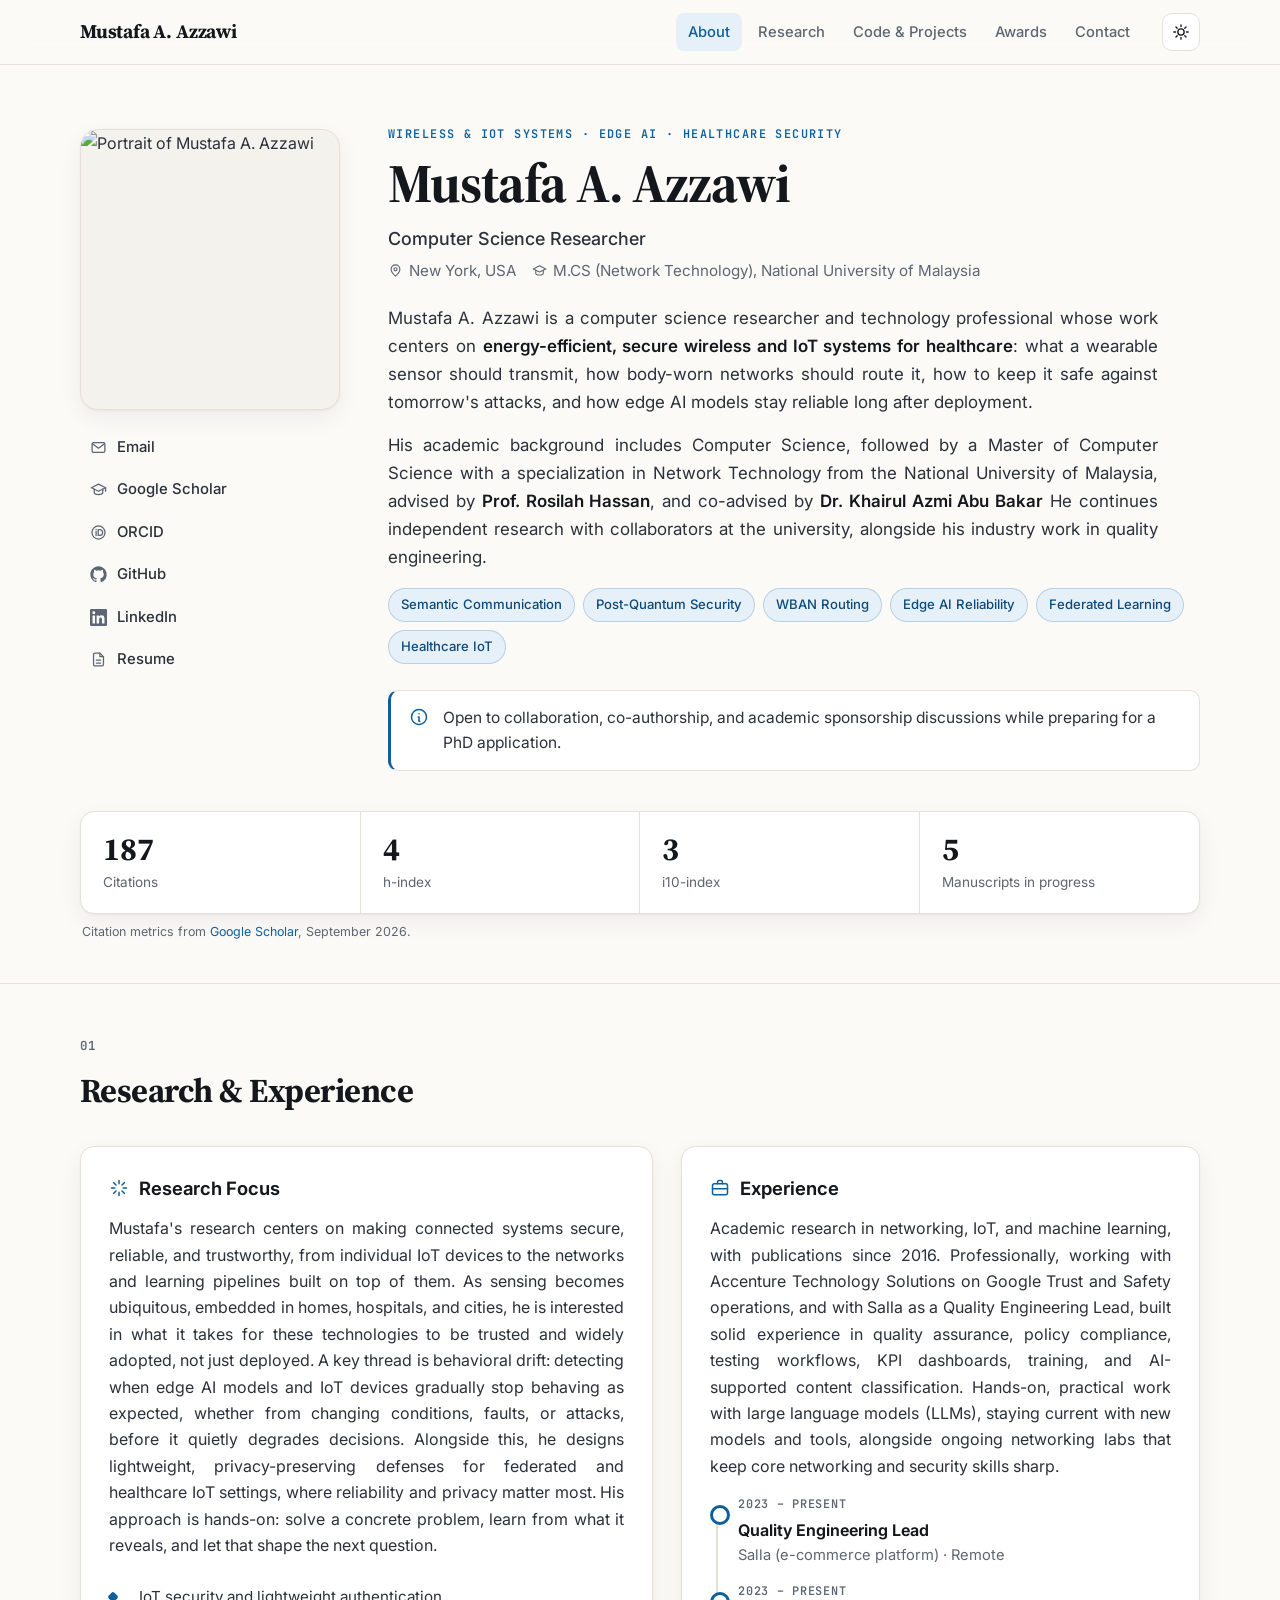
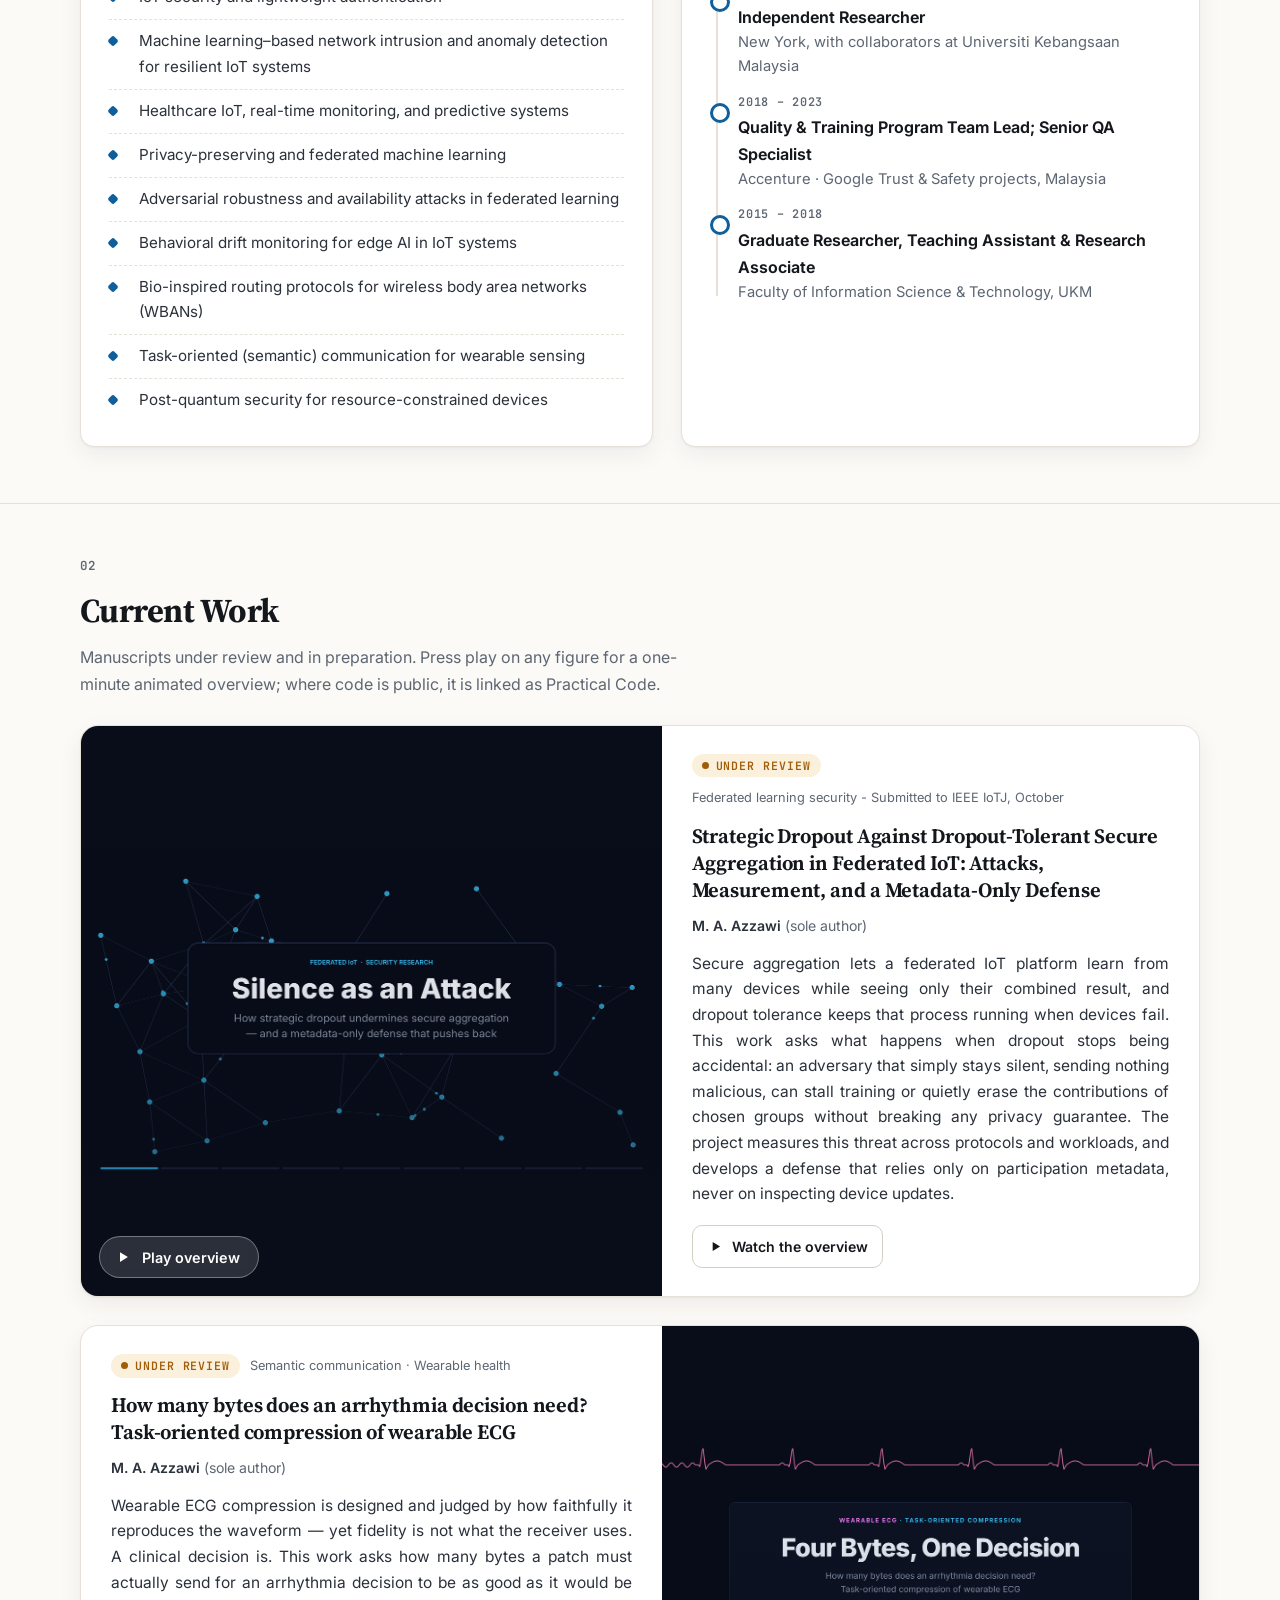
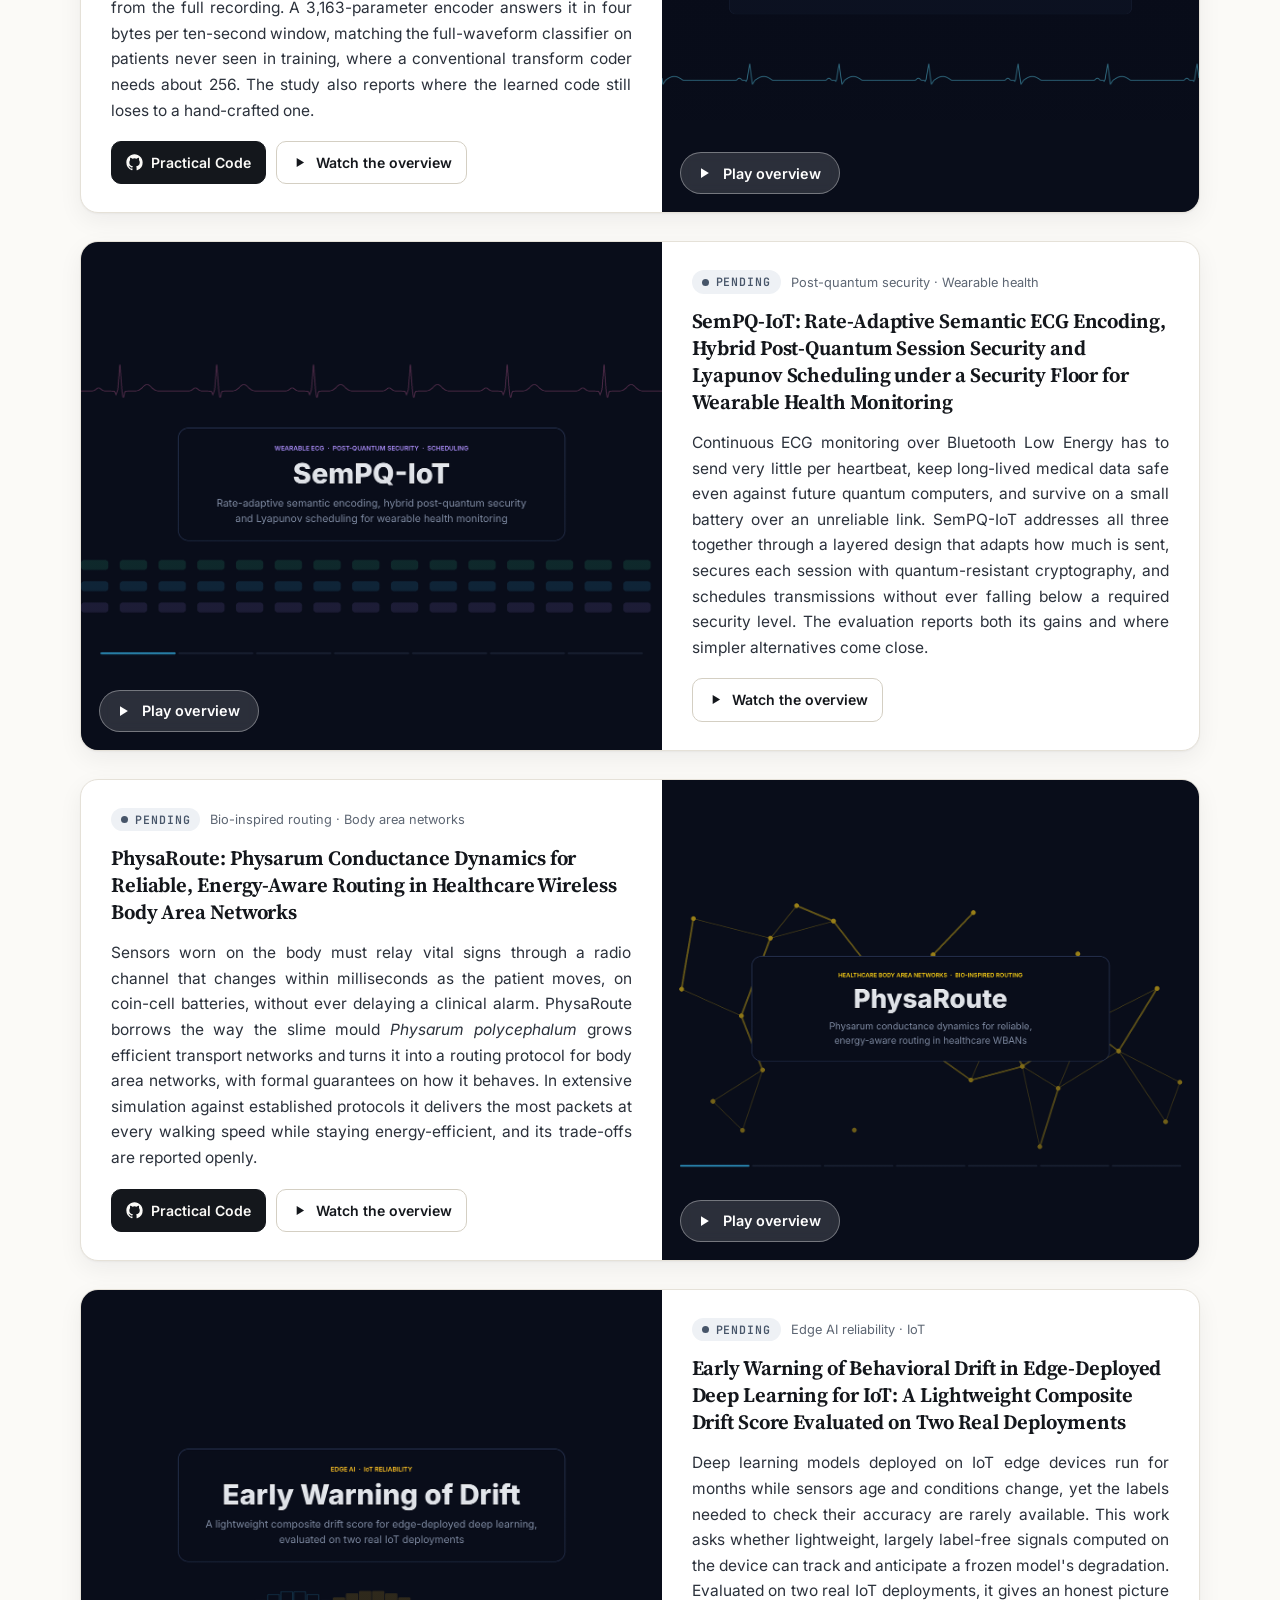
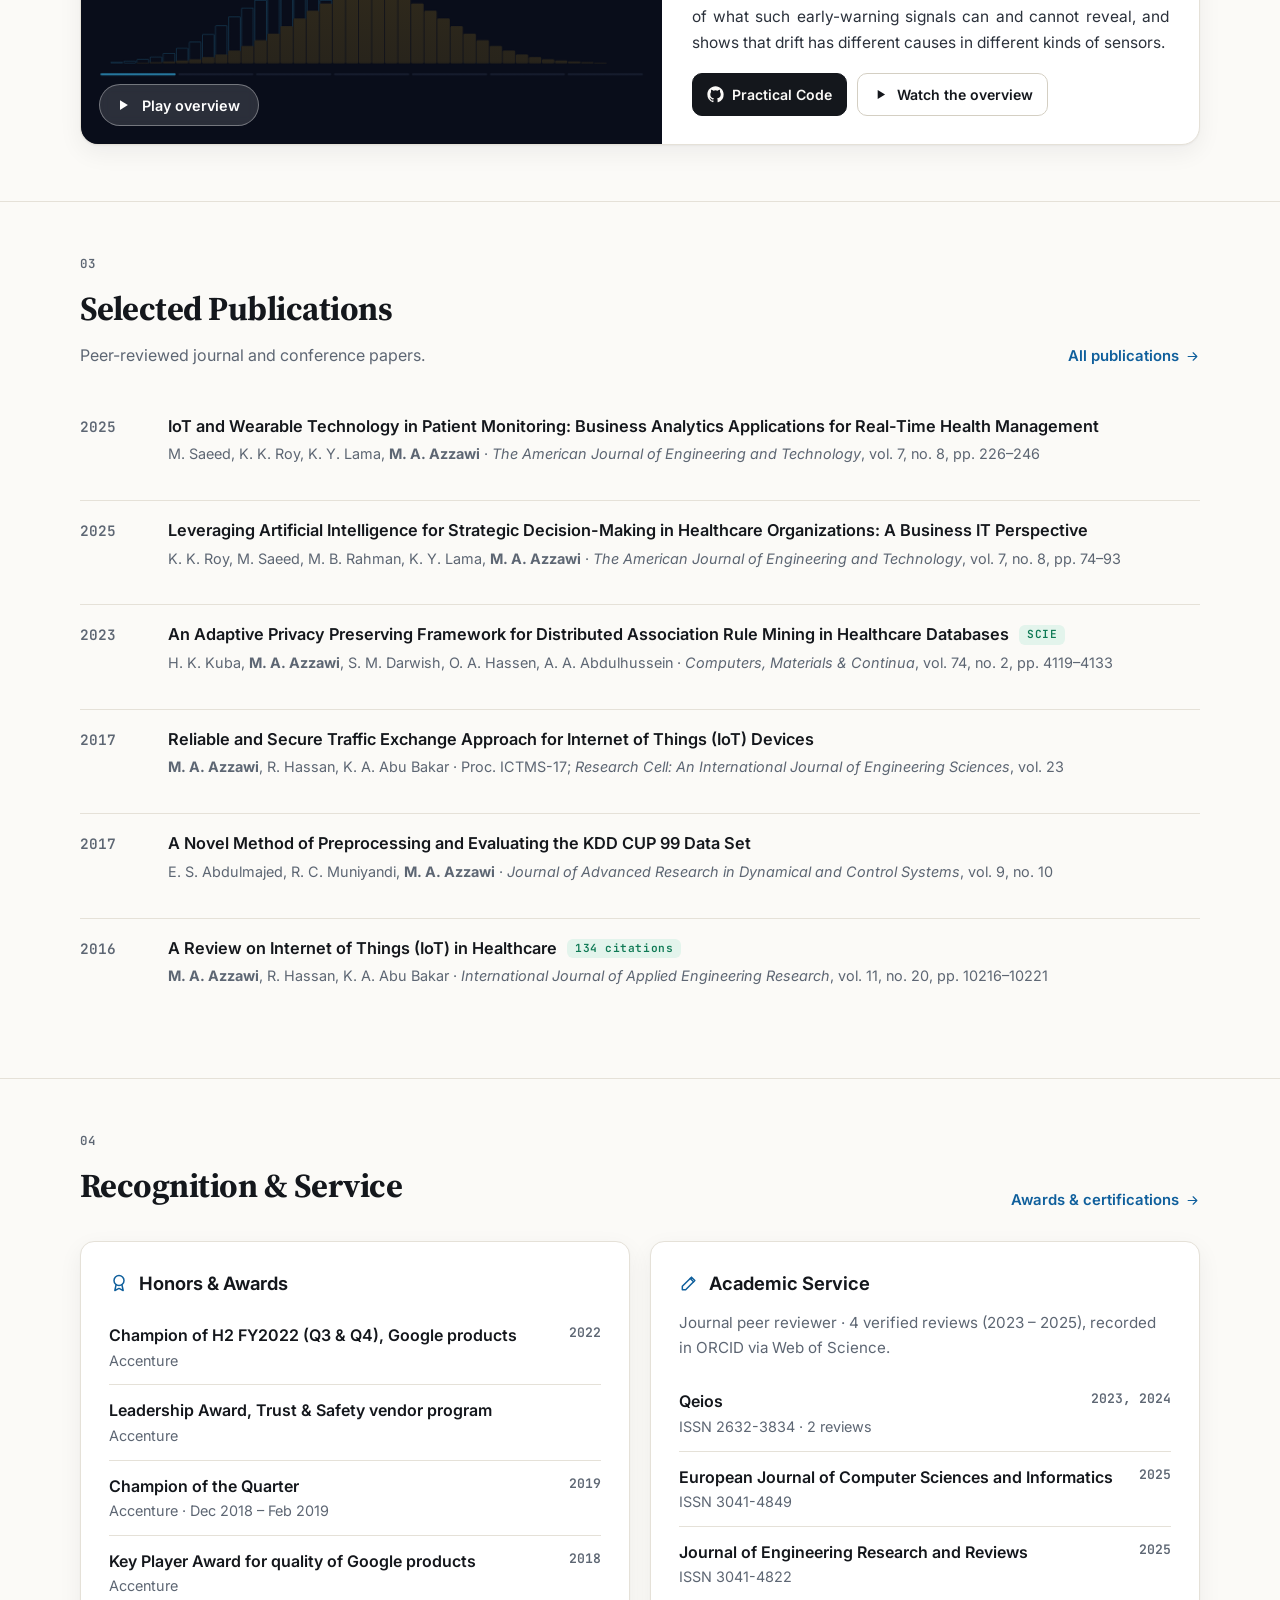
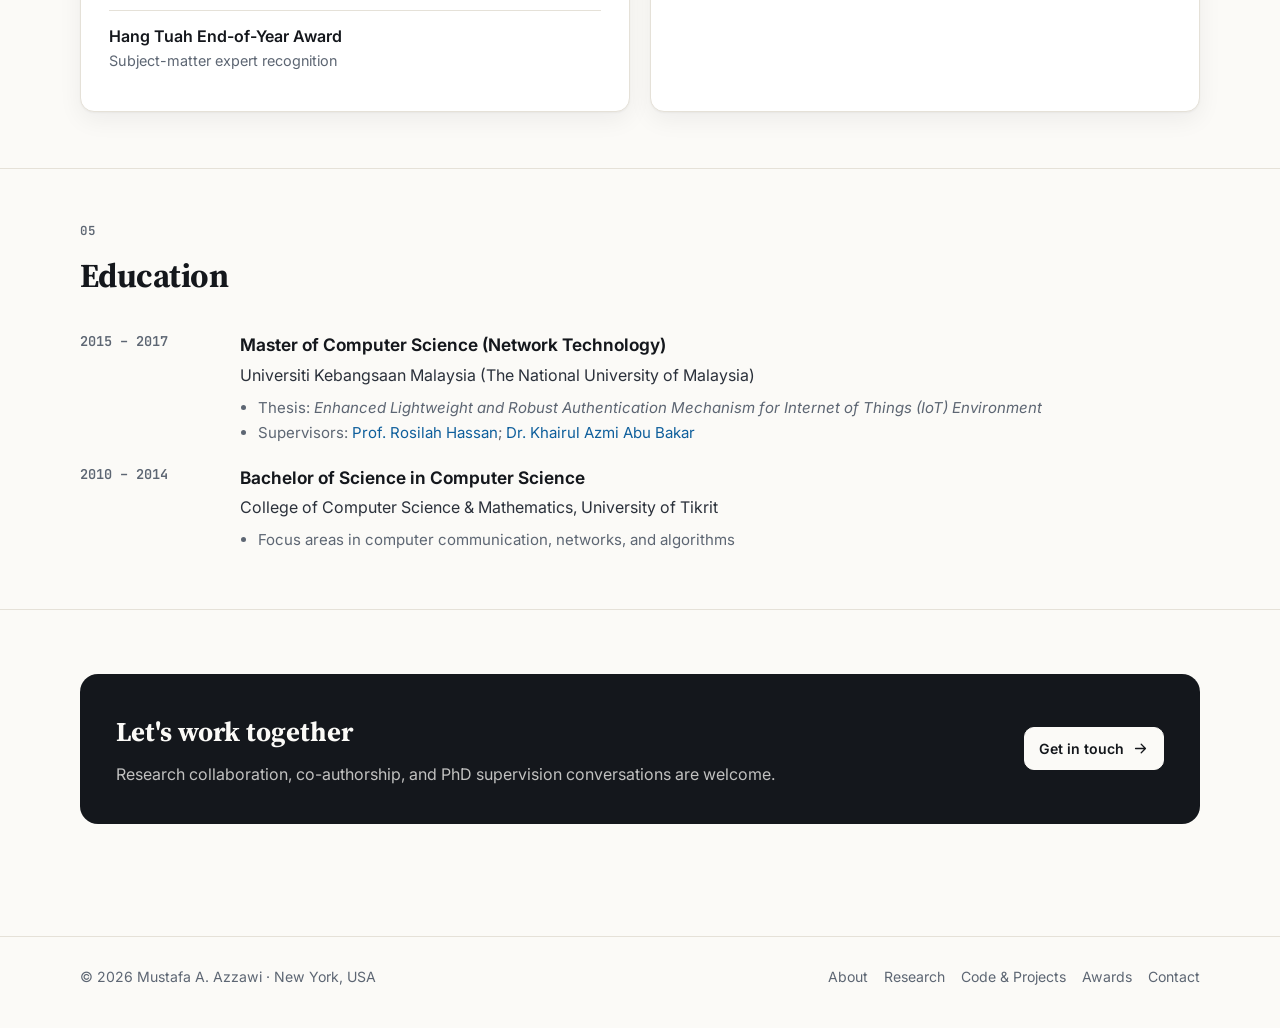
==== index.html @ da9d3778 "Modify work tag for IEEE IoTJ submission Updated work tag to include submission details." ====
<!DOCTYPE html>
<html lang="en">
  <head>
    <meta charset="UTF-8" />
    <meta name="viewport" content="width=device-width, initial-scale=1.0" />
    <title>Mustafa A. Azzawi — Wireless & IoT Systems, Edge AI, Healthcare Security</title>
    <meta name="description" content="Mustafa A. Azzawi is a computer science researcher working on energy-efficient, secure wireless and IoT systems for healthcare: semantic communication, post-quantum security, WBAN routing, and edge AI reliability." />
    <meta name="author" content="Mustafa A. Azzawi" />
    <meta property="og:title" content="Mustafa A. Azzawi — Wireless & IoT Systems, Edge AI, Healthcare Security" />
    <meta property="og:description" content="Mustafa A. Azzawi is a computer science researcher working on energy-efficient, secure wireless and IoT systems for healthcare: semantic communication, post-quantum security, WBAN routing, and edge AI reliability." />
    <meta property="og:type" content="website" />
    <meta property="og:url" content="https://azzawi91.github.io/" />
    <meta property="og:image" content="https://avatars.githubusercontent.com/u/116426379" />
    <link rel="icon" href="data:image/svg+xml,%3Csvg xmlns='http://www.w3.org/2000/svg' viewBox='0 0 64 64'%3E%3Crect width='64' height='64' rx='14' fill='%230f5f9c'/%3E%3Ctext x='50%25' y='56%25' text-anchor='middle' dominant-baseline='middle' font-family='Georgia,serif' font-size='30' font-weight='700' fill='white'%3EMA%3C/text%3E%3C/svg%3E" />
    <link rel="preconnect" href="https://fonts.googleapis.com" />
    <link rel="preconnect" href="https://fonts.gstatic.com" crossorigin />
    <link href="https://fonts.googleapis.com/css2?family=Inter:wght@400;500;600;700&amp;family=JetBrains+Mono:wght@500;600&amp;family=Source+Serif+4:opsz,wght@8..60,600;8..60,700&amp;display=swap" rel="stylesheet" />
    <script>
      (function () {
        var t = null;
        try { t = localStorage.getItem("theme"); } catch (e) {}
        var d = window.matchMedia && window.matchMedia("(prefers-color-scheme: dark)").matches;
        document.documentElement.setAttribute("data-theme", t || (d ? "dark" : "light"));
        document.documentElement.classList.add("js");
      })();
    </script>
    <link rel="stylesheet" href="assets/styles.css?v=2026-11-07" />
  </head>
  <body data-page="about">
    <a class="skip-link" href="#main">Skip to content</a>
    <header class="site-header">
      <div class="container header-inner">
        <a class="brand" href="index.html">Mustafa A. Azzawi</a>
        <button class="icon-btn nav-toggle" type="button" aria-label="Toggle navigation" aria-expanded="false"><svg viewBox="0 0 24 24" fill="none" stroke="currentColor" stroke-width="1.8" stroke-linecap="round" stroke-linejoin="round" aria-hidden="true"><path d="M4 7h16M4 12h16M4 17h16"/></svg></button>
        <nav class="site-nav" aria-label="Primary navigation">
          <a href="index.html" data-nav="about">About</a>
          <a href="research.html" data-nav="research">Research</a>
          <a href="projects.html" data-nav="projects">Code &amp; Projects</a>
          <a href="certifications.html" data-nav="awards">Awards</a>
          <a href="contact.html" data-nav="contact">Contact</a>
        </nav>
        <button class="icon-btn theme-toggle" type="button" aria-label="Toggle color mode" title="Toggle color mode"><svg class="sun" viewBox="0 0 24 24" fill="none" stroke="currentColor" stroke-width="1.8" stroke-linecap="round" aria-hidden="true"><circle cx="12" cy="12" r="4.2"/><path d="M12 2.5v2.2M12 19.3v2.2M2.5 12h2.2M19.3 12h2.2M5.3 5.3l1.6 1.6M17.1 17.1l1.6 1.6M5.3 18.7l1.6-1.6M17.1 6.9l1.6-1.6"/></svg><svg class="moon" viewBox="0 0 24 24" fill="none" stroke="currentColor" stroke-width="1.8" stroke-linecap="round" stroke-linejoin="round" aria-hidden="true"><path d="M20.5 14.5A8.5 8.5 0 1 1 9.5 3.5a7 7 0 0 0 11 11z"/></svg></button>
      </div>
    </header>

    <main id="main">
      <section class="hero">
        <div class="container hero-grid">
          <div class="hero-side">
            <div class="portrait"><img src="https://avatars.githubusercontent.com/u/116426379" alt="Portrait of Mustafa A. Azzawi" width="460" height="460" /></div>
            <ul class="quick-links">
              <li><a href="mailto:mazzawi1991@gmail.com"><svg viewBox="0 0 24 24" fill="none" stroke="currentColor" stroke-width="1.8" stroke-linecap="round" stroke-linejoin="round" aria-hidden="true"><rect x="3" y="5" width="18" height="14" rx="2"/><path d="m4 7 8 6 8-6"/></svg> Email</a></li>
              <li><a href="https://scholar.google.com/citations?user=7yiUcQ4AAAAJ&amp;hl=en" target="_blank" rel="noopener"><svg viewBox="0 0 24 24" fill="none" stroke="currentColor" stroke-width="1.8" stroke-linecap="round" stroke-linejoin="round" aria-hidden="true"><path d="M2 9.5 12 4.5l10 5-10 5z"/><path d="M6 11.5v4.8c0 1.4 2.7 2.9 6 2.9s6-1.5 6-2.9v-4.8"/><path d="M22 9.5v5"/></svg> Google Scholar</a></li>
              <li><a href="https://orcid.org/0000-0002-9360-4174" target="_blank" rel="noopener"><svg viewBox="0 0 24 24" fill="none" stroke="currentColor" stroke-width="1.8" stroke-linecap="round" stroke-linejoin="round" aria-hidden="true"><circle cx="12" cy="12" r="9.2"/><path d="M8.6 10v6.2"/><path d="M8.6 7.6v.01"/><path d="M11.6 7.9h2.1a4.15 4.15 0 0 1 0 8.3h-2.1z"/></svg> ORCID</a></li>
              <li><a href="https://github.com/azzawi91" target="_blank" rel="noopener"><svg viewBox="0 0 24 24" fill="currentColor" aria-hidden="true"><path d="M12 .5C5.65.5.5 5.65.5 12a11.5 11.5 0 0 0 7.86 10.92c.58.1.79-.25.79-.56v-2c-3.2.7-3.87-1.37-3.87-1.37-.53-1.33-1.28-1.69-1.28-1.69-1.05-.72.08-.7.08-.7 1.16.08 1.77 1.19 1.77 1.19 1.03 1.77 2.7 1.26 3.36.96.1-.75.4-1.26.73-1.55-2.55-.29-5.24-1.28-5.24-5.69 0-1.26.45-2.29 1.19-3.1-.12-.29-.52-1.46.11-3.05 0 0 .97-.31 3.17 1.18a11 11 0 0 1 5.77 0c2.2-1.49 3.17-1.18 3.17-1.18.63 1.59.23 2.76.11 3.05.74.81 1.19 1.84 1.19 3.1 0 4.42-2.7 5.4-5.26 5.68.41.36.78 1.06.78 2.14v3.17c0 .31.21.67.8.56A11.5 11.5 0 0 0 23.5 12C23.5 5.65 18.35.5 12 .5z"/></svg> GitHub</a></li>
              <li><a href="https://www.linkedin.com/in/mustafa-azzawi/" target="_blank" rel="noopener"><svg viewBox="0 0 24 24" fill="currentColor" aria-hidden="true"><path d="M20.45 20.45h-3.56v-5.57c0-1.33-.02-3.04-1.85-3.04-1.85 0-2.14 1.45-2.14 2.94v5.67H9.34V9h3.42v1.56h.05c.48-.9 1.64-1.85 3.37-1.85 3.6 0 4.27 2.37 4.27 5.46v6.28zM5.34 7.43a2.06 2.06 0 1 1 0-4.13 2.06 2.06 0 0 1 0 4.13zM7.12 20.45H3.56V9h3.56v11.45zM22.22 0H1.77C.79 0 0 .77 0 1.73v20.54C0 23.23.79 24 1.77 24h20.45c.98 0 1.78-.77 1.78-1.73V1.73C24 .77 23.2 0 22.22 0z"/></svg> LinkedIn</a></li>
              <li><a href="https://drive.google.com/file/d/1vJYHpo5saDva8qukOGi0EaVL8CnAfS1f/view?usp=sharing" target="_blank" rel="noopener"><svg viewBox="0 0 24 24" fill="none" stroke="currentColor" stroke-width="1.8" stroke-linecap="round" stroke-linejoin="round" aria-hidden="true"><path d="M14 3H7a2 2 0 0 0-2 2v14a2 2 0 0 0 2 2h10a2 2 0 0 0 2-2V8z"/><path d="M14 3v5h5"/><path d="M9 13h6M9 17h6"/></svg> Resume</a></li>
            </ul>
          </div>
          <div>
            <p class="eyebrow">Wireless &amp; IoT Systems &middot; Edge AI &middot; Healthcare Security</p>
            <h1>Mustafa A. Azzawi</h1>
            <p class="role">Computer Science Researcher</p>
            <div class="meta-line">
              <span><svg viewBox="0 0 24 24" fill="none" stroke="currentColor" stroke-width="1.8" stroke-linecap="round" stroke-linejoin="round" aria-hidden="true"><path d="M12 21s-7-6.2-7-11a7 7 0 0 1 14 0c0 4.8-7 11-7 11z"/><circle cx="12" cy="10" r="2.5"/></svg> New York, USA</span>
              <span><svg viewBox="0 0 24 24" fill="none" stroke="currentColor" stroke-width="1.8" stroke-linecap="round" stroke-linejoin="round" aria-hidden="true"><path d="M2 9.5 12 4.5l10 5-10 5z"/><path d="M6 11.5v4.8c0 1.4 2.7 2.9 6 2.9s6-1.5 6-2.9v-4.8"/></svg> M.CS (Network Technology), National University of Malaysia</span>
            </div>
            <p class="lead justify">
              Mustafa A. Azzawi is a computer science researcher and technology professional whose work centers on
              <strong>energy-efficient, secure wireless and IoT systems for healthcare</strong>: what a wearable sensor
              should transmit, how body-worn networks should route it, how to keep it safe against tomorrow's attacks,
              and how edge AI models stay reliable long after deployment.
            </p>
            <p class="lead justify">
              His academic background includes Computer Science, followed by a Master of Computer Science with a
              specialization in Network Technology from the National University of Malaysia, advised by
              <a href="https://scholar.google.com/citations?user=tNBOOqMAAAAJ" target="_blank" rel="noopener"><strong>Prof. Rosilah Hassan</strong></a>, and co-advised by <a href="https://scholar.google.com/citations?user=qESzOXsAAAAJ" target="_blank" rel="noopener"><strong>Dr. Khairul Azmi Abu Bakar</strong></a>
              He continues independent research with collaborators at the university, alongside his industry work in quality engineering.
            </p>
            <ul class="chips" aria-label="Research areas">
              <li>Semantic Communication</li><li>Post-Quantum Security</li><li>WBAN Routing</li>
              <li>Edge AI Reliability</li><li>Federated Learning</li><li>Healthcare IoT</li>
            </ul>
            <div class="notice"><svg viewBox="0 0 24 24" fill="none" stroke="currentColor" stroke-width="1.8" stroke-linecap="round" stroke-linejoin="round" aria-hidden="true"><circle cx="12" cy="12" r="9"/><path d="M12 8h.01M11 12h1v5h1"/></svg><span>Open to collaboration, co-authorship, and academic sponsorship discussions while preparing for a PhD application.</span></div>
          </div>
        </div>
        <div class="container">
          <div class="stats reveal" aria-label="Research impact">
            <div class="stat"><div class="num">187</div><div class="label">Citations</div></div>
            <div class="stat"><div class="num">4</div><div class="label">h-index</div></div>
            <div class="stat"><div class="num">3</div><div class="label">i10-index</div></div>
            <div class="stat"><div class="num">5</div><div class="label">Manuscripts in progress</div></div>
          </div>
          <p class="stats-note">Citation metrics from <a href="https://scholar.google.com/citations?user=7yiUcQ4AAAAJ&amp;hl=en" target="_blank" rel="noopener">Google Scholar</a>, September 2026.</p>
        </div>
      </section>

      <section class="section" id="about">
        <div class="container">
          <div class="section-head">
            <div><span class="section-num">01</span><h2>Research &amp; Experience</h2></div>
            
          </div>
          <div class="split">
            <article class="card reveal">
              <h3><svg viewBox="0 0 24 24" fill="none" stroke="currentColor" stroke-width="1.8" stroke-linecap="round" stroke-linejoin="round" aria-hidden="true"><path d="M12 3v4M12 17v4M3 12h4M17 12h4M5.6 5.6l2.8 2.8M15.6 15.6l2.8 2.8M5.6 18.4l2.8-2.8M15.6 8.4l2.8-2.8"/></svg> Research Focus</h3>
              <p class="justify">
                Mustafa's research centers on making connected systems secure, reliable, and trustworthy, from individual
                IoT devices to the networks and learning pipelines built on top of them. As sensing becomes ubiquitous,
                embedded in homes, hospitals, and cities, he is interested in what it takes for these technologies to be
                trusted and widely adopted, not just deployed. A key thread is behavioral drift: detecting when edge AI
                models and IoT devices gradually stop behaving as expected, whether from changing conditions, faults, or
                attacks, before it quietly degrades decisions. Alongside this, he designs lightweight, privacy-preserving
                defenses for federated and healthcare IoT settings, where reliability and privacy matter most. His
                approach is hands-on: solve a concrete problem, learn from what it reveals, and let that shape the next question.
              </p>
              <ul class="focus-list">
                <li>IoT security and lightweight authentication</li>
                <li>Machine learning–based network intrusion and anomaly detection for resilient IoT systems</li>
                <li>Healthcare IoT, real-time monitoring, and predictive systems</li>
                <li>Privacy-preserving and federated machine learning</li>
                <li>Adversarial robustness and availability attacks in federated learning</li>
                <li>Behavioral drift monitoring for edge AI in IoT systems</li>
                <li>Bio-inspired routing protocols for wireless body area networks (WBANs)</li>
                <li>Task-oriented (semantic) communication for wearable sensing</li>
                <li>Post-quantum security for resource-constrained devices</li>
              </ul>
            </article>
            <article class="card reveal">
              <h3><svg viewBox="0 0 24 24" fill="none" stroke="currentColor" stroke-width="1.8" stroke-linecap="round" stroke-linejoin="round" aria-hidden="true"><rect x="3" y="7" width="18" height="13" rx="2"/><path d="M9 7V5a2 2 0 0 1 2-2h2a2 2 0 0 1 2 2v2M3 13h18"/></svg> Experience</h3>
              <p class="justify">
                Academic research in networking, IoT, and machine learning, with publications since 2016. Professionally,
                working with Accenture Technology Solutions on Google Trust and Safety operations, and with Salla as a
                Quality Engineering Lead, built solid experience in quality assurance, policy compliance, testing
                workflows, KPI dashboards, training, and AI-supported content classification. Hands-on, practical work
                with large language models (LLMs), staying current with new models and tools, alongside ongoing
                networking labs that keep core networking and security skills sharp.
              </p>
              <ul class="timeline">
                <li><div class="when">2023 – PRESENT</div><div class="what">Quality Engineering Lead</div>
                  <div class="where">Salla (e-commerce platform) &middot; Remote</div></li>
                <li><div class="when">2023 – PRESENT</div><div class="what">Independent Researcher</div>
                  <div class="where">New York, with collaborators at Universiti Kebangsaan Malaysia</div></li>
                <li><div class="when">2018 – 2023</div><div class="what">Quality &amp; Training Program Team Lead; Senior QA Specialist</div>
                  <div class="where">Accenture &middot; Google Trust &amp; Safety projects, Malaysia</div></li>
                <li><div class="when">2015 – 2018</div><div class="what">Graduate Researcher, Teaching Assistant &amp; Research Associate</div>
                  <div class="where">Faculty of Information Science &amp; Technology, UKM</div></li>
              </ul>
            </article>
          </div>
        </div>
      </section>

      <section class="section" id="current-work">
        <div class="container">
          <div class="section-head">
            <div><span class="section-num">02</span><h2>Current Work</h2><p>Manuscripts under review and in preparation. Press play on any figure for a one-minute animated overview; where code is public, it is linked as Practical Code.</p></div>
            
          </div>
          <div class="work-list">
          <article class="work reveal" id="strategic-dropout">
            <div class="work-media">
              <img src="assets/research/strategic-dropout.png" data-gif="assets/research/strategic-dropout.gif" width="1200" height="675"
                   alt="Animated overview: devices send masked updates to an aggregator; an adversary silences selected devices and links, and a metadata-only defense responds." loading="lazy" decoding="async" />
              <button class="play" type="button" aria-label="Play the animated overview">
                <span><svg viewBox="0 0 24 24" fill="currentColor" aria-hidden="true"><path d="M8 5.5v13l10.5-6.5z"/></svg> Play overview</span>
              </button>
            </div>
            <div class="work-body">
              <div class="work-top">
                <span class="status review">Under review</span>
                <span class="work-tag">Federated learning security - Submitted to IEEE IoTJ, October</span>
              </div>
              <h3>Strategic Dropout Against Dropout-Tolerant Secure Aggregation in Federated IoT: Attacks, Measurement, and a Metadata-Only Defense</h3>
              <p class="authors"><b>M. A. Azzawi</b> (sole author)</p>
              <p class="summary justify">Secure aggregation lets a federated IoT platform learn from many devices while seeing only their combined result, and dropout tolerance keeps that process running when devices fail. This work asks what happens when dropout stops being accidental: an adversary that simply stays silent, sending nothing malicious, can stall training or quietly erase the contributions of chosen groups without breaking any privacy guarantee. The project measures this threat across protocols and workloads, and develops a defense that relies only on participation metadata, never on inspecting device updates.</p>
              <div class="work-actions">
                <a class="btn" href="#strategic-dropout" onclick="this.closest('.work').querySelector('.play') && this.closest('.work').querySelector('.play').click(); return false;"><svg viewBox="0 0 24 24" fill="currentColor" aria-hidden="true"><path d="M8 5.5v13l10.5-6.5z"/></svg> Watch the overview</a>
              </div>
            </div>
          </article>
          <article class="work reveal" id="semantic-ecg">
            <div class="work-media">
              <img src="assets/research/semantic-ecg.png" data-gif="assets/research/semantic-ecg.gif" width="1200" height="675"
                   alt="Animated overview: a wearable ECG patch sends a small encrypted summary of each window instead of the raw waveform, and a gateway reads the clinical decision from it." loading="lazy" decoding="async" />
              <button class="play" type="button" aria-label="Play the animated overview">
                <span><svg viewBox="0 0 24 24" fill="currentColor" aria-hidden="true"><path d="M8 5.5v13l10.5-6.5z"/></svg> Play overview</span>
              </button>
            </div>
            <div class="work-body">
              <div class="work-top">
                <span class="status review">Under review</span>
                <span class="work-tag">Semantic communication &middot; Wearable health</span>
              </div>
              <h3>How many bytes does an arrhythmia decision need? Task-oriented compression of wearable ECG</h3>
              <p class="authors"><b>M. A. Azzawi</b> (sole author)</p>
              <p class="summary justify">Wearable ECG compression is designed and judged by how faithfully it reproduces the waveform — yet fidelity is not what the receiver uses. A clinical decision is. This work asks how many bytes a patch must actually send for an arrhythmia decision to be as good as it would be from the full recording. A 3,163-parameter encoder answers it in four bytes per ten-second window, matching the full-waveform classifier on patients never seen in training, where a conventional transform coder needs about 256. The study also reports where the learned code still loses to a hand-crafted one.</p>
              <div class="work-actions">
                <a class="btn primary" href="https://github.com/azzawi91/task-oriented-semantic-ecg" target="_blank" rel="noopener"><svg viewBox="0 0 24 24" fill="currentColor" aria-hidden="true"><path d="M12 .5C5.65.5.5 5.65.5 12a11.5 11.5 0 0 0 7.86 10.92c.58.1.79-.25.79-.56v-2c-3.2.7-3.87-1.37-3.87-1.37-.53-1.33-1.28-1.69-1.28-1.69-1.05-.72.08-.7.08-.7 1.16.08 1.77 1.19 1.77 1.19 1.03 1.77 2.7 1.26 3.36.96.1-.75.4-1.26.73-1.55-2.55-.29-5.24-1.28-5.24-5.69 0-1.26.45-2.29 1.19-3.1-.12-.29-.52-1.46.11-3.05 0 0 .97-.31 3.17 1.18a11 11 0 0 1 5.77 0c2.2-1.49 3.17-1.18 3.17-1.18.63 1.59.23 2.76.11 3.05.74.81 1.19 1.84 1.19 3.1 0 4.42-2.7 5.4-5.26 5.68.41.36.78 1.06.78 2.14v3.17c0 .31.21.67.8.56A11.5 11.5 0 0 0 23.5 12C23.5 5.65 18.35.5 12 .5z"/></svg> Practical Code</a>
                <a class="btn" href="#semantic-ecg" onclick="this.closest('.work').querySelector('.play') && this.closest('.work').querySelector('.play').click(); return false;"><svg viewBox="0 0 24 24" fill="currentColor" aria-hidden="true"><path d="M8 5.5v13l10.5-6.5z"/></svg> Watch the overview</a>
              </div>
            </div>
          </article>
          <article class="work reveal" id="sempq-iot">
            <div class="work-media">
              <img src="assets/research/sempq-iot.png" data-gif="assets/research/sempq-iot.gif" width="1200" height="675"
                   alt="Animated overview: a three-layer design for wearable ECG combining compact encoding, quantum-resistant session security and a scheduler that respects a security floor." loading="lazy" decoding="async" />
              <button class="play" type="button" aria-label="Play the animated overview">
                <span><svg viewBox="0 0 24 24" fill="currentColor" aria-hidden="true"><path d="M8 5.5v13l10.5-6.5z"/></svg> Play overview</span>
              </button>
            </div>
            <div class="work-body">
              <div class="work-top">
                <span class="status pending">Pending</span>
                <span class="work-tag">Post-quantum security &middot; Wearable health</span>
              </div>
              <h3>SemPQ-IoT: Rate-Adaptive Semantic ECG Encoding, Hybrid Post-Quantum Session Security and Lyapunov Scheduling under a Security Floor for Wearable Health Monitoring</h3>
              <p class="summary justify">Continuous ECG monitoring over Bluetooth Low Energy has to send very little per heartbeat, keep long-lived medical data safe even against future quantum computers, and survive on a small battery over an unreliable link. SemPQ-IoT addresses all three together through a layered design that adapts how much is sent, secures each session with quantum-resistant cryptography, and schedules transmissions without ever falling below a required security level. The evaluation reports both its gains and where simpler alternatives come close.</p>
              <div class="work-actions">
                <a class="btn" href="#sempq-iot" onclick="this.closest('.work').querySelector('.play') && this.closest('.work').querySelector('.play').click(); return false;"><svg viewBox="0 0 24 24" fill="currentColor" aria-hidden="true"><path d="M8 5.5v13l10.5-6.5z"/></svg> Watch the overview</a>
              </div>
            </div>
          </article>
          <article class="work reveal" id="physaroute">
            <div class="work-media">
              <img src="assets/research/physaroute.png" data-gif="assets/research/physaroute.gif" width="1200" height="675"
                   alt="Animated overview: a slime-mould-inspired routing protocol reinforcing reliable links between sensors on a moving patient's body." loading="lazy" decoding="async" />
              <button class="play" type="button" aria-label="Play the animated overview">
                <span><svg viewBox="0 0 24 24" fill="currentColor" aria-hidden="true"><path d="M8 5.5v13l10.5-6.5z"/></svg> Play overview</span>
              </button>
            </div>
            <div class="work-body">
              <div class="work-top">
                <span class="status pending">Pending</span>
                <span class="work-tag">Bio-inspired routing &middot; Body area networks</span>
              </div>
              <h3>PhysaRoute: Physarum Conductance Dynamics for Reliable, Energy-Aware Routing in Healthcare Wireless Body Area Networks</h3>
       <!--       <p class="authors"><b>M. A. Azzawi</b>, A. A. Abdulhussein, R. Hassan</p> -->
              <p class="summary justify">Sensors worn on the body must relay vital signs through a radio channel that changes within milliseconds as the patient moves, on coin-cell batteries, without ever delaying a clinical alarm. PhysaRoute borrows the way the slime mould <em>Physarum polycephalum</em> grows efficient transport networks and turns it into a routing protocol for body area networks, with formal guarantees on how it behaves. In extensive simulation against established protocols it delivers the most packets at every walking speed while staying energy-efficient, and its trade-offs are reported openly.</p>
              <div class="work-actions">
                <a class="btn primary" href="https://github.com/azzawi91/PhysaRoute" target="_blank" rel="noopener"><svg viewBox="0 0 24 24" fill="currentColor" aria-hidden="true"><path d="M12 .5C5.65.5.5 5.65.5 12a11.5 11.5 0 0 0 7.86 10.92c.58.1.79-.25.79-.56v-2c-3.2.7-3.87-1.37-3.87-1.37-.53-1.33-1.28-1.69-1.28-1.69-1.05-.72.08-.7.08-.7 1.16.08 1.77 1.19 1.77 1.19 1.03 1.77 2.7 1.26 3.36.96.1-.75.4-1.26.73-1.55-2.55-.29-5.24-1.28-5.24-5.69 0-1.26.45-2.29 1.19-3.1-.12-.29-.52-1.46.11-3.05 0 0 .97-.31 3.17 1.18a11 11 0 0 1 5.77 0c2.2-1.49 3.17-1.18 3.17-1.18.63 1.59.23 2.76.11 3.05.74.81 1.19 1.84 1.19 3.1 0 4.42-2.7 5.4-5.26 5.68.41.36.78 1.06.78 2.14v3.17c0 .31.21.67.8.56A11.5 11.5 0 0 0 23.5 12C23.5 5.65 18.35.5 12 .5z"/></svg> Practical Code</a>
                <a class="btn" href="#physaroute" onclick="this.closest('.work').querySelector('.play') && this.closest('.work').querySelector('.play').click(); return false;"><svg viewBox="0 0 24 24" fill="currentColor" aria-hidden="true"><path d="M8 5.5v13l10.5-6.5z"/></svg> Watch the overview</a>
              </div>
            </div>
          </article>
          <article class="work reveal" id="behavioral-drift">
            <div class="work-media">
              <img src="assets/research/behavioral-drift.png" data-gif="assets/research/behavioral-drift.gif" width="1200" height="675"
                   alt="Animated overview: lightweight on-device signals are combined into a drift score that tracks a frozen edge model's error on two real IoT deployments." loading="lazy" decoding="async" />
              <button class="play" type="button" aria-label="Play the animated overview">
                <span><svg viewBox="0 0 24 24" fill="currentColor" aria-hidden="true"><path d="M8 5.5v13l10.5-6.5z"/></svg> Play overview</span>
              </button>
            </div>
            <div class="work-body">
              <div class="work-top">
                <span class="status pending">Pending</span>
                <span class="work-tag">Edge AI reliability &middot; IoT</span>
              </div>
              <h3>Early Warning of Behavioral Drift in Edge-Deployed Deep Learning for IoT: A Lightweight Composite Drift Score Evaluated on Two Real Deployments</h3>
        <!--        <p class="authors">A. A. Abdulhussein, <b>M. A. Azzawi</b> (corresponding), M. F. Nasrudin</p> -->
              <p class="summary justify">Deep learning models deployed on IoT edge devices run for months while sensors age and conditions change, yet the labels needed to check their accuracy are rarely available. This work asks whether lightweight, largely label-free signals computed on the device can track and anticipate a frozen model's degradation. Evaluated on two real IoT deployments, it gives an honest picture of what such early-warning signals can and cannot reveal, and shows that drift has different causes in different kinds of sensors.</p>
              <div class="work-actions">
                <a class="btn primary" href="https://github.com/azzawi91/behavioral-drift-iot" target="_blank" rel="noopener"><svg viewBox="0 0 24 24" fill="currentColor" aria-hidden="true"><path d="M12 .5C5.65.5.5 5.65.5 12a11.5 11.5 0 0 0 7.86 10.92c.58.1.79-.25.79-.56v-2c-3.2.7-3.87-1.37-3.87-1.37-.53-1.33-1.28-1.69-1.28-1.69-1.05-.72.08-.7.08-.7 1.16.08 1.77 1.19 1.77 1.19 1.03 1.77 2.7 1.26 3.36.96.1-.75.4-1.26.73-1.55-2.55-.29-5.24-1.28-5.24-5.69 0-1.26.45-2.29 1.19-3.1-.12-.29-.52-1.46.11-3.05 0 0 .97-.31 3.17 1.18a11 11 0 0 1 5.77 0c2.2-1.49 3.17-1.18 3.17-1.18.63 1.59.23 2.76.11 3.05.74.81 1.19 1.84 1.19 3.1 0 4.42-2.7 5.4-5.26 5.68.41.36.78 1.06.78 2.14v3.17c0 .31.21.67.8.56A11.5 11.5 0 0 0 23.5 12C23.5 5.65 18.35.5 12 .5z"/></svg> Practical Code</a>
                <a class="btn" href="#behavioral-drift" onclick="this.closest('.work').querySelector('.play') && this.closest('.work').querySelector('.play').click(); return false;"><svg viewBox="0 0 24 24" fill="currentColor" aria-hidden="true"><path d="M8 5.5v13l10.5-6.5z"/></svg> Watch the overview</a>
              </div>
            </div>
          </article>
          </div>
        </div>
      </section>

      <section class="section" id="publications">
        <div class="container">
          <div class="section-head">
            <div><span class="section-num">03</span><h2>Selected Publications</h2><p>Peer-reviewed journal and conference papers.</p></div>
            <a class="text-link" href="research.html#publications">All publications <svg viewBox="0 0 24 24" fill="none" stroke="currentColor" stroke-width="1.8" stroke-linecap="round" stroke-linejoin="round" aria-hidden="true"><path d="M5 12h14M13 6l6 6-6 6"/></svg></a>
          </div>
          <ol class="pubs reveal">
            <li class="pub">
              <span class="year">2025</span>
              <div>
                <h3><a href="https://www.theamericanjournals.com/index.php/tajet/article/view/6551" target="_blank" rel="noopener">IoT and Wearable Technology in Patient Monitoring: Business Analytics Applications for Real-Time Health Management</a></h3>
                <p class="venue">M. Saeed, K. K. Roy, K. Y. Lama, <b>M. A. Azzawi</b> &middot; <em>The American Journal of Engineering and Technology</em>, vol. 7, no. 8, pp. 226–246</p>
              </div>
            </li>
            <li class="pub">
              <span class="year">2025</span>
              <div>
                <h3><a href="https://www.theamericanjournals.com/index.php/tajas/article/view/6550" target="_blank" rel="noopener">Leveraging Artificial Intelligence for Strategic Decision-Making in Healthcare Organizations: A Business IT Perspective</a></h3>
                <p class="venue">K. K. Roy, M. Saeed, M. B. Rahman, K. Y. Lama, <b>M. A. Azzawi</b> &middot; <em>The American Journal of Engineering and Technology</em>, vol. 7, no. 8, pp. 74–93</p>
              </div>
            </li>
            <li class="pub">
              <span class="year">2023</span>
              <div>
                <h3><a href="https://doi.org/10.32604/cmc.2023.033182" target="_blank" rel="noopener">An Adaptive Privacy Preserving Framework for Distributed Association Rule Mining in Healthcare Databases</a> <span class="pill ">SCIE</span></h3>
                <p class="venue">H. K. Kuba, <b>M. A. Azzawi</b>, S. M. Darwish, O. A. Hassen, A. A. Abdulhussein &middot; <em>Computers, Materials &amp; Continua</em>, vol. 74, no. 2, pp. 4119–4133</p>
              </div>
            </li>
            <li class="pub">
              <span class="year">2017</span>
              <div>
                <h3><a href="https://ijoes.vidyapublications.com/paper/Vol23/ictms17-1.pdf" target="_blank" rel="noopener">Reliable and Secure Traffic Exchange Approach for Internet of Things (IoT) Devices</a></h3>
                <p class="venue"><b>M. A. Azzawi</b>, R. Hassan, K. A. Abu Bakar &middot; Proc. ICTMS-17; <em>Research Cell: An International Journal of Engineering Sciences</em>, vol. 23</p>
              </div>
            </li>
            <li class="pub">
              <span class="year">2017</span>
              <div>
                <h3><a href="https://www.researchgate.net/publication/335433720_A_Novel_Method_of_Preprocessing_and_Evaluating_the_KDD_CUP_99_Data_Set" target="_blank" rel="noopener">A Novel Method of Preprocessing and Evaluating the KDD CUP 99 Data Set</a></h3>
                <p class="venue">E. S. Abdulmajed, R. C. Muniyandi, <b>M. A. Azzawi</b> &middot; <em>Journal of Advanced Research in Dynamical and Control Systems</em>, vol. 9, no. 10</p>
              </div>
            </li>
            <li class="pub">
              <span class="year">2016</span>
              <div>
                <h3><a href="https://www.researchgate.net/publication/309718253_A_Review_on_Internet_of_Things_IoT_in_Healthcare" target="_blank" rel="noopener">A Review on Internet of Things (IoT) in Healthcare</a> <span class="pill ">134 citations</span></h3>
                <p class="venue"><b>M. A. Azzawi</b>, R. Hassan, K. A. Abu Bakar &middot; <em>International Journal of Applied Engineering Research</em>, vol. 11, no. 20, pp. 10216–10221</p>
              </div>
            </li>
          </ol>
        </div>
      </section>

      <section class="section" id="recognition">
        <div class="container">
          <div class="section-head">
            <div><span class="section-num">04</span><h2>Recognition &amp; Service</h2></div>
            <a class="text-link" href="certifications.html">Awards &amp; certifications <svg viewBox="0 0 24 24" fill="none" stroke="currentColor" stroke-width="1.8" stroke-linecap="round" stroke-linejoin="round" aria-hidden="true"><path d="M5 12h14M13 6l6 6-6 6"/></svg></a>
          </div>
          <div class="grid-2">
            <article class="card reveal">
              <h3><svg viewBox="0 0 24 24" fill="none" stroke="currentColor" stroke-width="1.8" stroke-linecap="round" stroke-linejoin="round" aria-hidden="true"><circle cx="12" cy="9" r="6"/><path d="m8.5 14 -1.5 7 5-2.5 5 2.5-1.5-7"/></svg> Honors &amp; Awards</h3>
            <ul class="list-plain">
              <li><div><div class="t">Champion of H2 FY2022 (Q3 &amp; Q4), Google products</div><div class="d">Accenture</div></div><span class="y">2022</span></li>
              <li><div><div class="t">Leadership Award, Trust &amp; Safety vendor program</div><div class="d">Accenture</div></div><span class="y"></span></li>
              <li><div><div class="t">Champion of the Quarter</div><div class="d">Accenture &middot; Dec 2018 – Feb 2019</div></div><span class="y">2019</span></li>
              <li><div><div class="t">Key Player Award for quality of Google products</div><div class="d">Accenture</div></div><span class="y">2018</span></li>
              <li><div><div class="t">Hang Tuah End-of-Year Award</div><div class="d">Subject-matter expert recognition</div></div><span class="y"></span></li>
            </ul>
            </article>
            <article class="card reveal">
              <h3><svg viewBox="0 0 24 24" fill="none" stroke="currentColor" stroke-width="1.8" stroke-linecap="round" stroke-linejoin="round" aria-hidden="true"><path d="M4 20h4L19 9l-4-4L4 16z"/><path d="m13.5 6.5 4 4"/></svg> Academic Service</h3>
              <p style="color:var(--muted);font-size:.95rem">Journal peer reviewer &middot; 4 verified reviews (2023 – 2025), recorded in ORCID via Web of Science.</p>
            <ul class="list-plain">
              <li><div><div class="t">Qeios</div><div class="d">ISSN 2632-3834 &middot; 2 reviews</div></div><span class="y">2023, 2024</span></li>
              <li><div><div class="t">European Journal of Computer Sciences and Informatics</div><div class="d">ISSN 3041-4849</div></div><span class="y">2025</span></li>
              <li><div><div class="t">Journal of Engineering Research and Reviews</div><div class="d">ISSN 3041-4822</div></div><span class="y">2025</span></li>
            </ul>
            </article>
          </div>
        </div>
      </section>

      <section class="section" id="education">
        <div class="container">
          <div class="section-head">
            <div><span class="section-num">05</span><h2>Education</h2></div>
            
          </div>
          <div class="edu reveal">
            <div class="edu-item">
              <span class="when">2015 – 2017</span>
              <div>
                <h3>Master of Computer Science (Network Technology)</h3>
                <div class="inst">Universiti Kebangsaan Malaysia (The National University of Malaysia)</div>
                <ul>
                  <li>Thesis: <em>Enhanced Lightweight and Robust Authentication Mechanism for Internet of Things (IoT) Environment</em></li>
                  <li>Supervisors: <a href="https://scholar.google.com/citations?user=tNBOOqMAAAAJ" target="_blank" rel="noopener">Prof. Rosilah Hassan</a>; <a href="https://scholar.google.com/citations?user=qESzOXsAAAAJ" target="_blank" rel="noopener">Dr. Khairul Azmi Abu Bakar</a></li>
                </ul>
              </div>
            </div>
            <div class="edu-item">
              <span class="when">2010 – 2014</span>
              <div>
                <h3>Bachelor of Science in Computer Science</h3>
                <div class="inst">College of Computer Science &amp; Mathematics, University of Tikrit</div>
                <ul><li>Focus areas in computer communication, networks, and algorithms</li></ul>
              </div>
            </div>
          </div>
        </div>
      </section>

      <section class="section">
        <div class="container">
          <div class="cta reveal">
            <div><h2>Let's work together</h2><p>Research collaboration, co-authorship, and PhD supervision conversations are welcome.</p></div>
            <a class="btn" href="contact.html">Get in touch <svg viewBox="0 0 24 24" fill="none" stroke="currentColor" stroke-width="1.8" stroke-linecap="round" stroke-linejoin="round" aria-hidden="true"><path d="M5 12h14M13 6l6 6-6 6"/></svg></a>
          </div>
        </div>
      </section>
    </main>

    <footer class="site-footer">
      <div class="container footer-inner">
        <span>&copy; <span data-year>2026</span> Mustafa A. Azzawi &middot; New York, USA</span>
        <nav aria-label="Footer navigation"><a href="index.html">About</a> <a href="research.html">Research</a> <a href="projects.html">Code &amp; Projects</a> <a href="certifications.html">Awards</a> <a href="contact.html">Contact</a></nav>
      </div>
    </footer>
    <script src="assets/main.js?v=2026-11-07"></script>
  </body>
</html>
---- assets/styles.css ----
/* ==========================================================
   Mustafa A. Azzawi — research portfolio
   ========================================================== */
:root {
  --bg: #fbfaf7;
  --surface: #ffffff;
  --surface-2: #f4f2ed;
  --ink: #14171c;
  --ink-2: #2b313b;
  --muted: #5d6673;
  --line: #e5e1d8;
  --line-strong: #d4cfc3;
  --accent: #0f5f9c;
  --accent-ink: #0b4a7a;
  --accent-soft: #e6f0f8;
  --amber: #a15c07;
  --amber-soft: #fbf0dc;
  --slate: #475569;
  --slate-soft: #eef1f5;
  --green: #0f7a55;
  --green-soft: #e3f4ec;
  --shadow: 0 1px 2px rgba(20, 23, 28, 0.04), 0 8px 24px rgba(20, 23, 28, 0.06);
  --radius: 14px;
  --serif: "Source Serif 4", Georgia, "Times New Roman", serif;
  --sans: "Inter", system-ui, -apple-system, "Segoe UI", Roboto, sans-serif;
  --mono: "JetBrains Mono", ui-monospace, SFMono-Regular, Menlo, monospace;
  color-scheme: light;
}

:root[data-theme="dark"] {
  --bg: #0b0f17;
  --surface: #111725;
  --surface-2: #161d2d;
  --ink: #e9edf3;
  --ink-2: #cfd6e0;
  --muted: #98a3b3;
  --line: #222b3c;
  --line-strong: #2e394d;
  --accent: #6cb4f5;
  --accent-ink: #9ccbf8;
  --accent-soft: #14273d;
  --amber: #f4b450;
  --amber-soft: #2d2412;
  --slate: #a8b4c6;
  --slate-soft: #1b2333;
  --green: #4fd1a0;
  --green-soft: #12291f;
  --shadow: 0 1px 2px rgba(0, 0, 0, 0.3), 0 10px 30px rgba(0, 0, 0, 0.25);
  color-scheme: dark;
}

* { box-sizing: border-box; }
html { scroll-behavior: smooth; scroll-padding-top: 84px; }
body {
  margin: 0;
  background: var(--bg);
  color: var(--ink-2);
  font: 16px/1.65 var(--sans);
  -webkit-font-smoothing: antialiased;
  text-rendering: optimizeLegibility;
  transition: background-color .25s ease, color .25s ease;
}
img { max-width: 100%; display: block; }
a { color: var(--accent); text-decoration: none; }
a:hover { color: var(--accent-ink); text-decoration: underline; text-underline-offset: 3px; }
h1, h2, h3, h4 { color: var(--ink); margin: 0; }
p { margin: 0 0 1rem; }
.skip-link { position: absolute; left: -999px; top: 0; background: var(--accent); color: #fff; padding: .6rem 1rem; z-index: 100; }
.skip-link:focus { left: 1rem; top: 1rem; }
:focus-visible { outline: 2px solid var(--accent); outline-offset: 3px; border-radius: 4px; }

.container { width: min(1120px, 100% - 40px); margin-inline: auto; }

/* ---------- header ---------- */
.site-header {
  position: sticky; top: 0; z-index: 50;
  background: color-mix(in srgb, var(--bg) 82%, transparent);
  backdrop-filter: saturate(160%) blur(12px);
  -webkit-backdrop-filter: saturate(160%) blur(12px);
  border-bottom: 1px solid var(--line);
}
.header-inner { display: flex; align-items: center; gap: 1.25rem; height: 64px; }
.brand { font-family: var(--serif); font-weight: 700; font-size: 1.2rem; color: var(--ink); letter-spacing: -.01em; }
.brand:hover { text-decoration: none; color: var(--accent); }
.site-nav { display: flex; gap: .25rem; margin-left: auto; }
.site-nav a {
  color: var(--muted); font-size: .92rem; font-weight: 500; padding: .45rem .75rem; border-radius: 8px;
}
.site-nav a:hover { color: var(--ink); background: var(--surface-2); text-decoration: none; }
.site-nav a.active { color: var(--accent); background: var(--accent-soft); }
.icon-btn {
  width: 38px; height: 38px; display: grid; place-items: center; border-radius: 10px;
  border: 1px solid var(--line); background: var(--surface); color: var(--ink); cursor: pointer;
  transition: border-color .2s, transform .2s;
}
.icon-btn:hover { border-color: var(--line-strong); transform: translateY(-1px); }
.icon-btn svg { width: 18px; height: 18px; }
.theme-toggle .moon { display: none; }
:root[data-theme="dark"] .theme-toggle .sun { display: none; }
:root[data-theme="dark"] .theme-toggle .moon { display: block; }
.nav-toggle { display: none; }

/* ---------- hero ---------- */
.hero { padding: 64px 0 40px; }
.hero-grid { display: grid; grid-template-columns: 260px 1fr; gap: 48px; align-items: start; }
.portrait {
  border-radius: 18px; overflow: hidden; border: 1px solid var(--line); box-shadow: var(--shadow);
  aspect-ratio: 1 / 1.08; background: var(--surface-2);
}
.portrait img { width: 100%; height: 100%; object-fit: cover; }
.quick-links { list-style: none; margin: 18px 0 0; padding: 0; display: grid; gap: 4px; }
.quick-links a {
  display: flex; align-items: center; gap: 10px; color: var(--ink-2); font-size: .93rem; font-weight: 500;
  padding: 7px 10px; border-radius: 9px;
}
.quick-links a:hover { background: var(--surface-2); color: var(--accent); text-decoration: none; }
.quick-links svg { width: 17px; height: 17px; color: var(--muted); flex: none; }
.quick-links a:hover svg { color: var(--accent); }
.eyebrow {
  font: 600 .74rem/1 var(--mono); letter-spacing: .12em; text-transform: uppercase; color: var(--accent);
  margin: 0 0 14px;
}
.hero h1 { font-family: var(--serif); font-size: clamp(2.3rem, 4.6vw, 3.4rem); line-height: 1.05; letter-spacing: -.02em; font-weight: 700; }
.hero .role { font-size: 1.12rem; color: var(--ink-2); margin: 12px 0 4px; font-weight: 500; }
.hero .meta-line { color: var(--muted); font-size: .95rem; display: flex; flex-wrap: wrap; gap: 6px 16px; margin-bottom: 22px; }
.hero .meta-line span { display: inline-flex; align-items: center; gap: 6px; }
.hero .meta-line svg { width: 15px; height: 15px; }
.lead { font-size: 1.06rem; color: var(--ink-2); max-width: 70ch; }
.lead strong { color: var(--ink); font-weight: 600; }
.chips { display: flex; flex-wrap: wrap; gap: 8px; margin: 6px 0 0; padding: 0; list-style: none; }
.chips li {
  font-size: .82rem; font-weight: 500; color: var(--accent-ink); background: var(--accent-soft);
  border: 1px solid color-mix(in srgb, var(--accent) 22%, transparent); padding: 5px 12px; border-radius: 999px;
}

.notice {
  display: flex; gap: 14px; align-items: flex-start; margin-top: 26px; padding: 14px 18px;
  background: var(--surface); border: 1px solid var(--line); border-left: 3px solid var(--accent);
  border-radius: 10px; color: var(--ink-2); font-size: .97rem;
}
.notice svg { width: 20px; height: 20px; color: var(--accent); flex: none; margin-top: 2px; }

/* ---------- stats ---------- */
.stats {
  display: grid; grid-template-columns: repeat(4, 1fr); gap: 0; margin: 40px 0 0;
  background: var(--surface); border: 1px solid var(--line); border-radius: var(--radius); box-shadow: var(--shadow);
}
.stat { padding: 20px 22px; border-right: 1px solid var(--line); }
.stat:last-child { border-right: 0; }
.stat .num { font-family: var(--serif); font-size: 2rem; font-weight: 700; color: var(--ink); line-height: 1.1; }
.stat .label { font-size: .85rem; color: var(--muted); margin-top: 4px; }
.stats-note { font-size: .78rem; color: var(--muted); margin: 8px 2px 0; }

/* ---------- sections ---------- */
.section { padding: 56px 0; border-top: 1px solid var(--line); }
.section-head { display: flex; align-items: end; justify-content: space-between; gap: 1rem; margin-bottom: 28px; flex-wrap: wrap; }
.section-head h2 { font-family: var(--serif); font-size: clamp(1.6rem, 3vw, 2.1rem); letter-spacing: -.015em; font-weight: 700; position: relative; }
.section-head p { color: var(--muted); margin: 6px 0 0; max-width: 62ch; }
.section-num { font: 600 .78rem/1 var(--mono); color: var(--muted); letter-spacing: .1em; display: block; margin-bottom: 10px; }
.text-link { font-weight: 600; font-size: .93rem; display: inline-flex; align-items: center; gap: 6px; }
.text-link svg { width: 15px; height: 15px; transition: transform .2s; }
.text-link:hover svg { transform: translateX(3px); }

/* two-column focus/experience */
.split { display: grid; grid-template-columns: 1.05fr .95fr; gap: 28px; }
.card {
  background: var(--surface); border: 1px solid var(--line); border-radius: var(--radius); padding: 26px 28px;
  box-shadow: var(--shadow);
}
.card h3 { font-size: 1.15rem; font-weight: 650; margin-bottom: 12px; display: flex; align-items: center; gap: 10px; }
.card h3 svg { width: 20px; height: 20px; color: var(--accent); }
.justify { text-align: justify; -webkit-hyphens: auto; hyphens: auto; }
.focus-list { list-style: none; padding: 0; margin: 18px 0 0; display: grid; gap: 2px; }
.focus-list li { display: grid; grid-template-columns: 20px 1fr; gap: 10px; padding: 8px 0; border-top: 1px dashed var(--line); font-size: .95rem; }
.focus-list li:first-child { border-top: 0; }
.focus-list li::before {
  content: ""; width: 8px; height: 8px; border-radius: 2px; background: var(--accent); margin-top: 9px; transform: rotate(45deg);
}

.timeline { list-style: none; padding: 0; margin: 20px 0 0; position: relative; }
.timeline::before { content: ""; position: absolute; left: 6px; top: 8px; bottom: 8px; width: 2px; background: var(--line); }
.timeline li { position: relative; padding: 0 0 18px 28px; }
.timeline li:last-child { padding-bottom: 0; }
.timeline li::before {
  content: ""; position: absolute; left: 0; top: 6px; width: 14px; height: 14px; border-radius: 50%;
  background: var(--surface); border: 3px solid var(--accent);
}
.timeline .when { font: 600 .74rem/1 var(--mono); color: var(--muted); letter-spacing: .06em; }
.timeline .what { font-weight: 650; color: var(--ink); margin-top: 6px; }
.timeline .where { font-size: .92rem; color: var(--muted); }

/* ---------- current work ---------- */
.work-list { display: grid; gap: 28px; }
.work {
  display: grid; grid-template-columns: minmax(0, 1.08fr) minmax(0, 1fr); gap: 0;
  background: var(--surface); border: 1px solid var(--line); border-radius: 18px; overflow: hidden; box-shadow: var(--shadow);
}
.work:nth-child(even) .work-media { order: 2; }
.work-media { position: relative; background: #090d1a; display: flex; align-items: center; }
.work-media img { width: 100%; height: auto; }
.play {
  position: absolute; inset: 0; display: grid; place-items: center; border: 0; padding: 0; margin: 0;
  background: linear-gradient(180deg, rgba(9, 13, 26, 0) 40%, rgba(9, 13, 26, .55)); cursor: pointer; color: #fff;
}
.play span {
  display: inline-flex; align-items: center; gap: 10px; padding: 11px 18px 11px 14px; border-radius: 999px;
  background: rgba(255, 255, 255, .14); border: 1px solid rgba(255, 255, 255, .35);
  backdrop-filter: blur(6px); -webkit-backdrop-filter: blur(6px); font: 600 .9rem var(--sans);
  transition: transform .2s, background .2s; position: absolute; bottom: 18px; left: 18px;
}
.play svg { width: 18px; height: 18px; }
.play:hover span { background: rgba(255, 255, 255, .24); transform: translateY(-2px); }
.work-media.playing .play { display: none; }
.work-body { padding: 28px 30px; display: flex; flex-direction: column; }
.work-top { display: flex; align-items: center; gap: 10px; flex-wrap: wrap; margin-bottom: 14px; }
.status {
  display: inline-flex; align-items: center; gap: 7px; font: 600 .72rem/1 var(--mono); letter-spacing: .08em;
  text-transform: uppercase; padding: 6px 10px; border-radius: 999px;
}
.status::before { content: ""; width: 7px; height: 7px; border-radius: 50%; background: currentColor; }
.status.review { color: var(--amber); background: var(--amber-soft); }
.status.review::before { animation: pulse 1.8s infinite; }
.status.pending { color: var(--slate); background: var(--slate-soft); }
@keyframes pulse { 0%, 100% { opacity: 1; } 50% { opacity: .35; } }
.work-tag { font-size: .8rem; color: var(--muted); }
.work h3 { font-family: var(--serif); font-size: 1.28rem; line-height: 1.32; font-weight: 650; letter-spacing: -.005em; }
.authors { font-size: .88rem; color: var(--muted); margin: 10px 0 0; }
.authors b { color: var(--ink-2); font-weight: 600; }
.work-body p.summary { margin: 14px 0 0; font-size: .97rem; }
.work-actions { margin-top: auto; padding-top: 18px; display: flex; gap: 10px; flex-wrap: wrap; }
.btn {
  display: inline-flex; align-items: center; gap: 8px; font-weight: 600; font-size: .88rem; padding: 9px 14px;
  border-radius: 10px; border: 1px solid var(--line-strong); color: var(--ink); background: var(--surface);
  transition: border-color .2s, transform .2s, background .2s;
}
.btn:hover { text-decoration: none; border-color: var(--ink); transform: translateY(-1px); color: var(--ink); }
.btn svg { width: 17px; height: 17px; }
.btn.primary { background: var(--ink); color: var(--bg); border-color: var(--ink); }
.btn.primary:hover { color: var(--bg); opacity: .9; }

/* ---------- publications ---------- */
.pubs { list-style: none; margin: 0; padding: 0; display: grid; gap: 0; }
.pub { display: grid; grid-template-columns: 70px 1fr; gap: 18px; padding: 18px 0; border-top: 1px solid var(--line); }
.pub:first-child { border-top: 0; }
.pub .year { font: 600 .9rem/1.6 var(--mono); color: var(--muted); }
.pub h3 { font-size: 1.02rem; font-weight: 600; line-height: 1.45; }
.pub h3 a { color: var(--ink); }
.pub h3 a:hover { color: var(--accent); }
.pub .venue { font-size: .9rem; color: var(--muted); margin-top: 4px; }
.pub .venue em { font-style: italic; }
.pill {
  display: inline-block; font: 600 .7rem/1 var(--mono); letter-spacing: .05em; padding: 4px 8px; border-radius: 6px;
  margin-left: 6px; vertical-align: 2px; color: var(--green); background: var(--green-soft);
}
.pill.amber { color: var(--amber); background: var(--amber-soft); }
.pill.slate { color: var(--slate); background: var(--slate-soft); }
.subhead { font: 600 .78rem/1 var(--mono); letter-spacing: .12em; text-transform: uppercase; color: var(--muted); margin: 34px 0 6px; }
.subhead:first-child { margin-top: 0; }

/* ---------- grids ---------- */
.grid-3 { display: grid; grid-template-columns: repeat(3, 1fr); gap: 20px; }
.grid-2 { display: grid; grid-template-columns: repeat(2, 1fr); gap: 20px; }
.tile {
  background: var(--surface); border: 1px solid var(--line); border-radius: var(--radius); padding: 22px 24px;
  box-shadow: var(--shadow); transition: transform .2s, border-color .2s;
}
.tile:hover { transform: translateY(-2px); border-color: var(--line-strong); }
.tile .k { font: 600 .72rem/1 var(--mono); letter-spacing: .1em; text-transform: uppercase; color: var(--accent); }
.tile h3 { font-size: 1.05rem; font-weight: 650; margin: 10px 0 6px; line-height: 1.35; }
.tile p { font-size: .93rem; color: var(--muted); margin: 0; }
.tile .btn { margin-top: 16px; }
.tile.code-tile { display: flex; flex-direction: column; }
.tile.code-tile .btn { align-self: flex-start; margin-top: auto; }
.tile.code-tile p { margin-bottom: 16px; }

.list-plain { list-style: none; padding: 0; margin: 0; }
.list-plain li { padding: 12px 0; border-top: 1px solid var(--line); display: grid; grid-template-columns: 1fr auto; gap: 16px; }
.list-plain li:first-child { border-top: 0; }
.list-plain .t { color: var(--ink); font-weight: 600; }
.list-plain .d { color: var(--muted); font-size: .9rem; }
.list-plain .y { font: 600 .82rem/1.6 var(--mono); color: var(--muted); white-space: nowrap; }

.edu { display: grid; gap: 18px; }
.edu-item { display: grid; grid-template-columns: 140px 1fr; gap: 20px; }
.edu-item .when { font: 600 .85rem/1.6 var(--mono); color: var(--muted); }
.edu-item h3 { font-size: 1.08rem; font-weight: 650; }
.edu-item .inst { color: var(--ink-2); margin-top: 2px; }
.edu-item ul { margin: 8px 0 0; padding-left: 18px; color: var(--muted); font-size: .94rem; }

/* page header for sub-pages */
.page-head { padding: 64px 0 32px; }
.page-head h1 { font-family: var(--serif); font-size: clamp(2.2rem, 4.4vw, 3rem); letter-spacing: -.02em; line-height: 1.08; }
.page-head p { color: var(--muted); font-size: 1.08rem; max-width: 66ch; margin-top: 14px; }

/* contact */
.contact-grid { display: grid; grid-template-columns: repeat(3, 1fr); gap: 16px; }
.contact-card {
  display: flex; gap: 14px; align-items: center; padding: 18px 20px; background: var(--surface);
  border: 1px solid var(--line); border-radius: var(--radius); color: var(--ink); box-shadow: var(--shadow);
  transition: transform .2s, border-color .2s;
}
.contact-card:hover { text-decoration: none; transform: translateY(-2px); border-color: var(--accent); color: var(--ink); }
.contact-card svg { width: 22px; height: 22px; color: var(--accent); flex: none; }
.contact-card .lbl { font: 600 .7rem/1 var(--mono); letter-spacing: .1em; text-transform: uppercase; color: var(--muted); }
.contact-card .val { font-weight: 600; font-size: .95rem; margin-top: 4px; word-break: break-word; }

.cta {
  margin-top: 8px; padding: 36px; border-radius: 18px; background: var(--ink); color: var(--bg);
  display: flex; align-items: center; justify-content: space-between; gap: 24px; flex-wrap: wrap;
}
.cta h2 { color: var(--bg); font-family: var(--serif); font-size: 1.7rem; }
.cta p { margin: 6px 0 0; opacity: .75; }
.cta .btn { background: var(--bg); color: var(--ink); border-color: var(--bg); }
.cta .btn:hover { color: var(--ink); }

/* footer */
.site-footer { border-top: 1px solid var(--line); padding: 28px 0 40px; margin-top: 56px; color: var(--muted); font-size: .88rem; }
.footer-inner { display: flex; justify-content: space-between; gap: 16px; flex-wrap: wrap; }
.footer-inner nav { display: flex; gap: 16px; flex-wrap: wrap; }
.footer-inner a { color: var(--muted); }
.footer-inner a:hover { color: var(--accent); }

/* reveal on scroll */
.js .reveal { opacity: 0; transform: translateY(14px); transition: opacity .6s ease, transform .6s ease; }
.js .reveal.in { opacity: 1; transform: none; }
@media (prefers-reduced-motion: reduce) {
  .js .reveal { opacity: 1; transform: none; transition: none; }
  html { scroll-behavior: auto; }
  .status.review::before { animation: none; }
}

/* ---------- responsive ---------- */
@media (max-width: 980px) {
  .work { grid-template-columns: 1fr; }
  .work:nth-child(even) .work-media { order: 0; }
  .split { grid-template-columns: 1fr; }
  .grid-3, .contact-grid { grid-template-columns: repeat(2, 1fr); }
}
@media (max-width: 820px) {
  .nav-toggle { display: grid; margin-left: auto; }
  .site-nav {
    position: absolute; top: 64px; left: 0; right: 0; flex-direction: column; gap: 2px; padding: 10px 20px 16px;
    background: var(--bg); border-bottom: 1px solid var(--line); display: none; margin: 0;
  }
  .site-nav.open { display: flex; }
  .site-nav a { padding: .7rem .8rem; }
  .hero { padding-top: 36px; }
  .hero-grid { grid-template-columns: 1fr; gap: 28px; }
  .hero-side { display: grid; grid-template-columns: 120px 1fr; gap: 18px; align-items: center; }
  .portrait { aspect-ratio: 1; border-radius: 14px; }
  .quick-links { margin: 0; grid-template-columns: 1fr 1fr; }
  .quick-links a { padding: 5px 6px; font-size: .86rem; }
  .stats { grid-template-columns: repeat(2, 1fr); }
  .stat:nth-child(2) { border-right: 0; }
  .stat:nth-child(-n+2) { border-bottom: 1px solid var(--line); }
}
@media (max-width: 600px) {
  .container { width: calc(100% - 32px); }
  .grid-3, .grid-2, .contact-grid { grid-template-columns: 1fr; }
  .card { padding: 22px 20px; }
  .work-body { padding: 22px 20px; }
  .pub { grid-template-columns: 1fr; gap: 4px; }
  .edu-item { grid-template-columns: 1fr; gap: 4px; }
  .section { padding: 44px 0; }
  .list-plain li { grid-template-columns: 1fr; gap: 2px; }
  .justify { text-align: left; }
  .play span { bottom: 12px; left: 12px; padding: 8px 14px 8px 10px; font-size: .82rem; }
  .cta { padding: 26px 22px; }
}
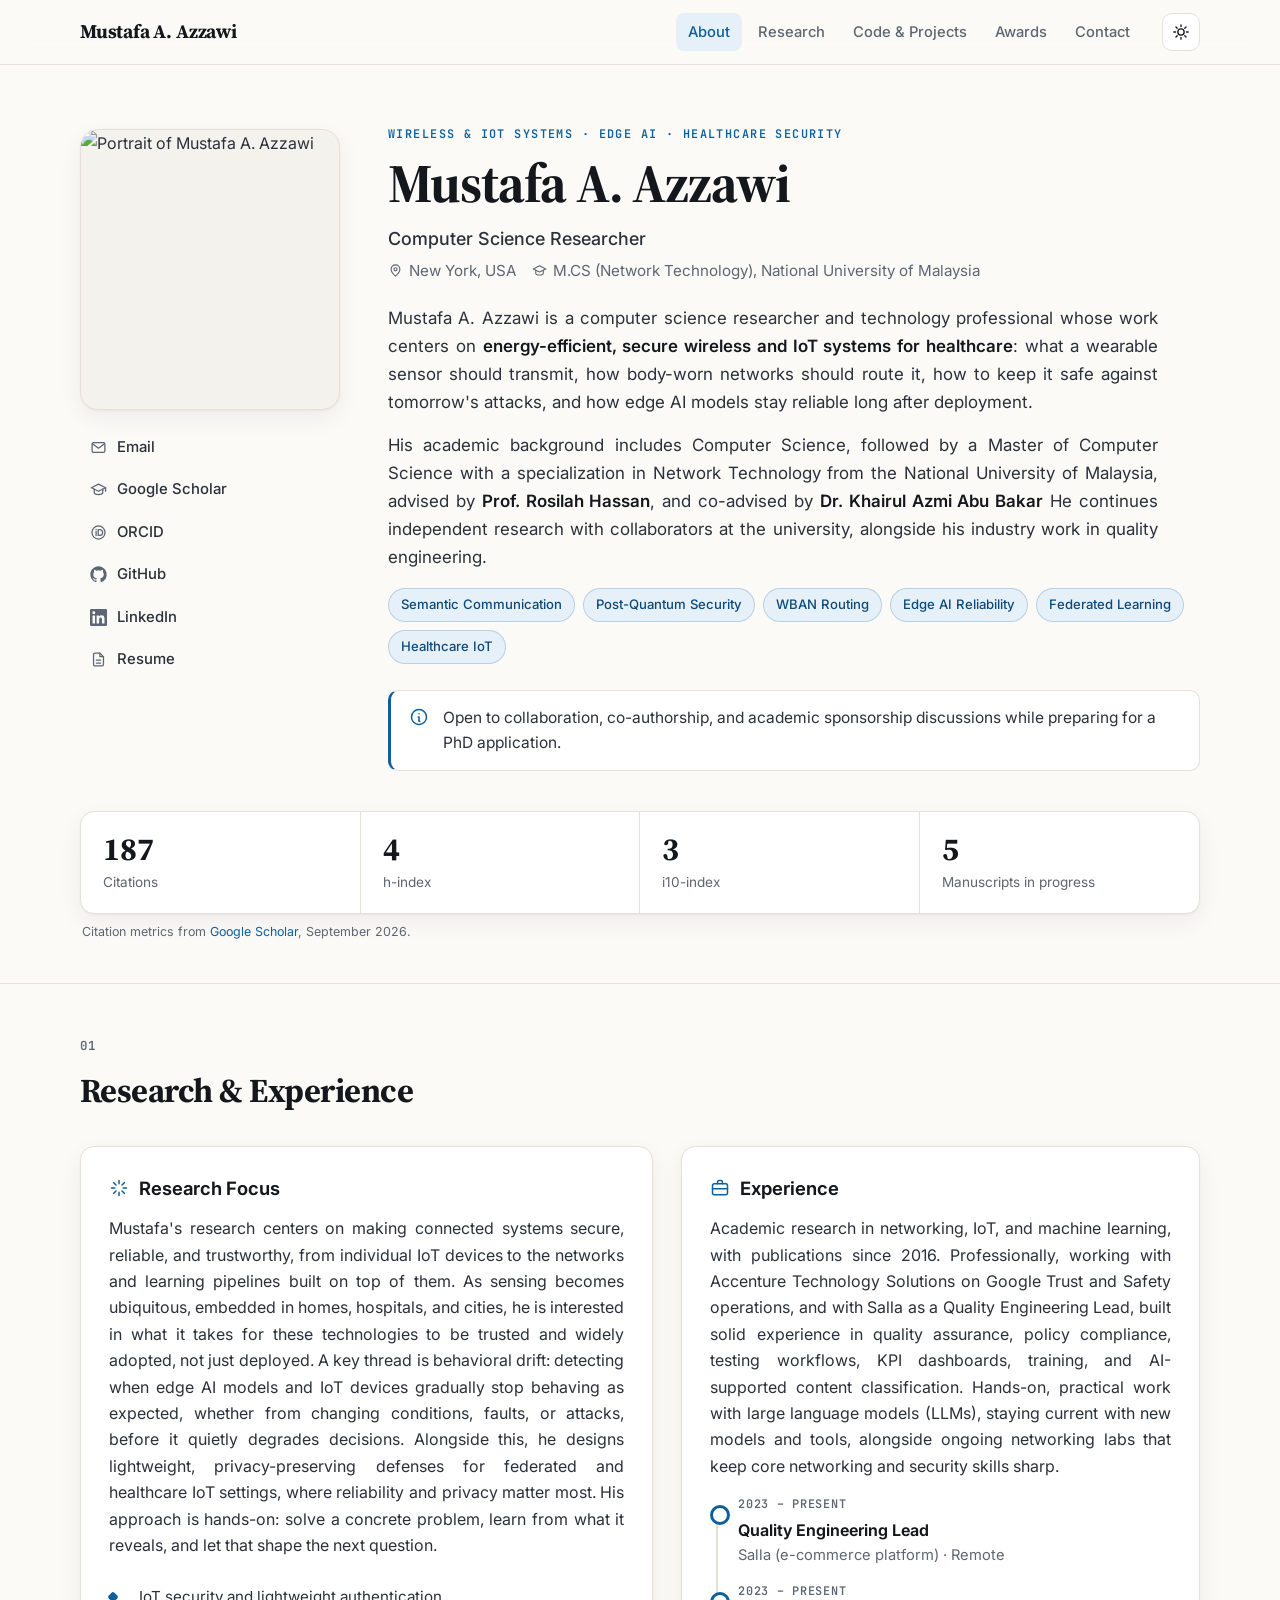
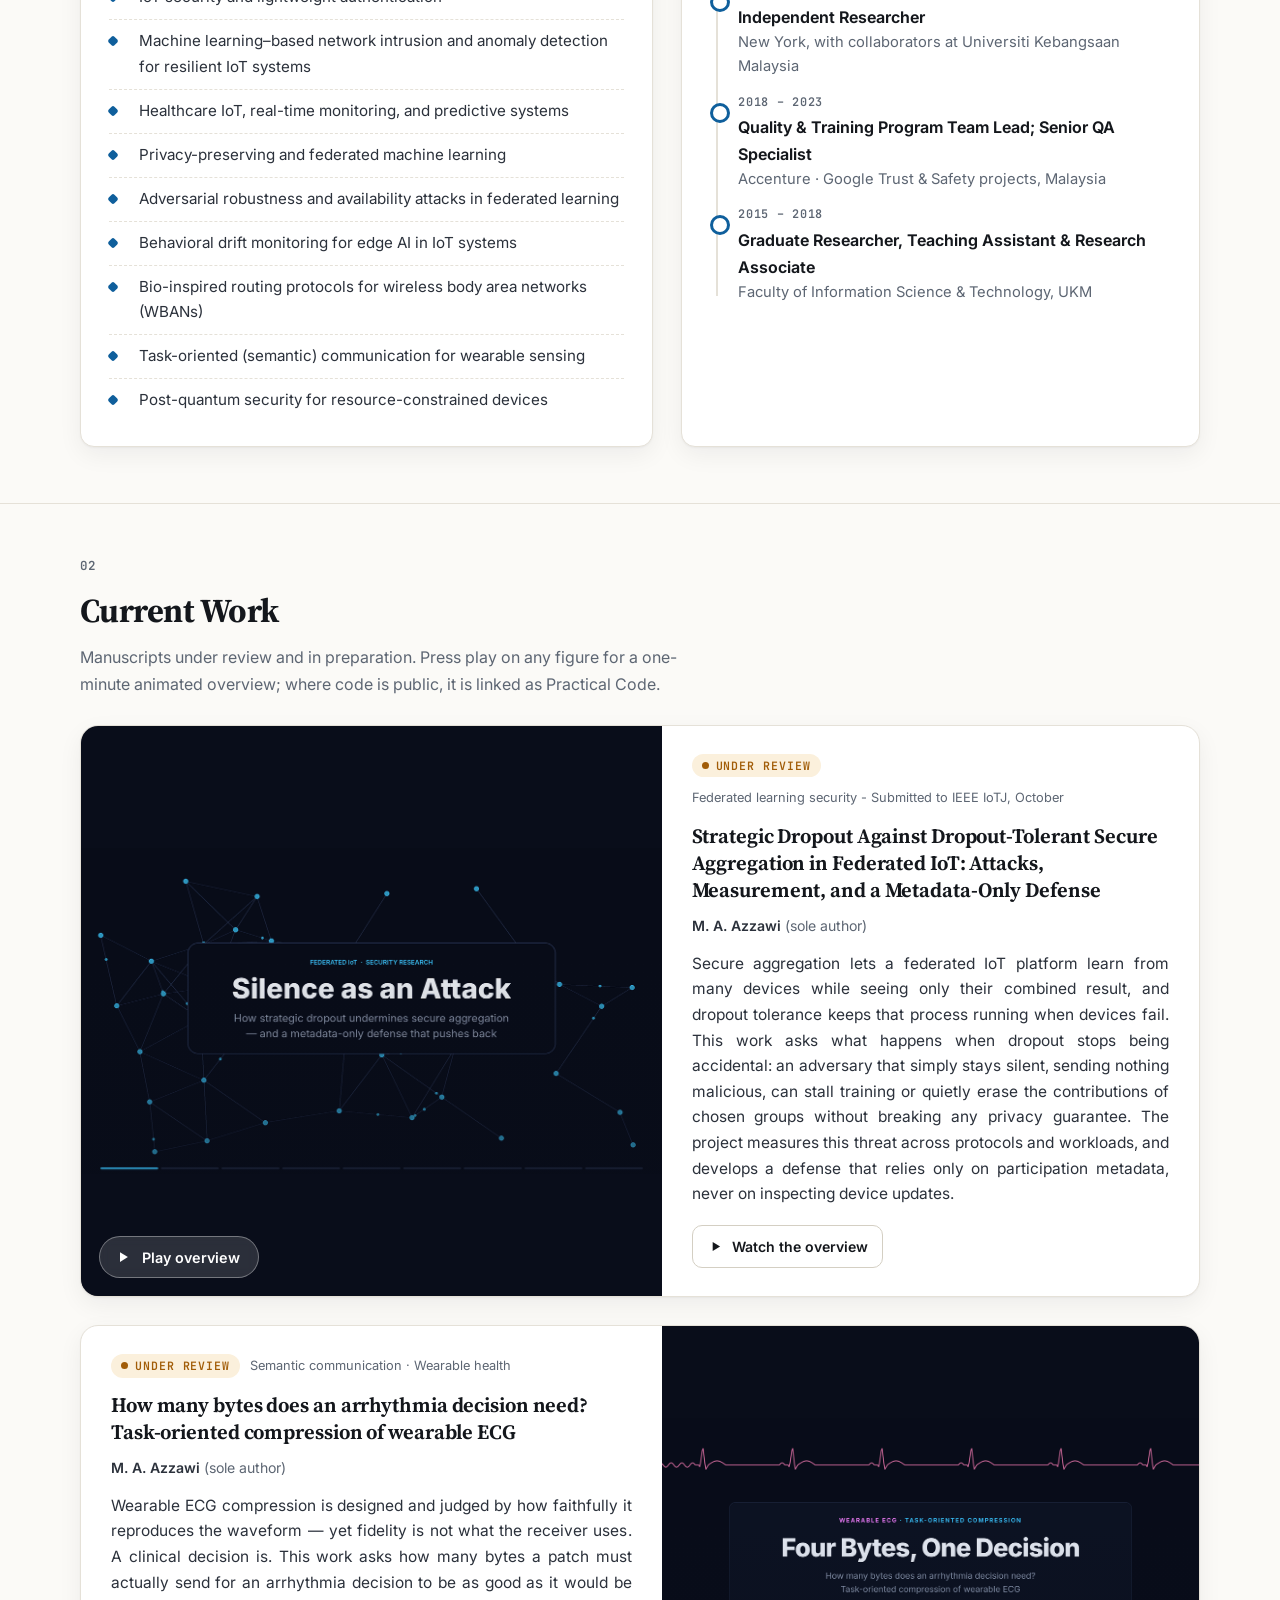
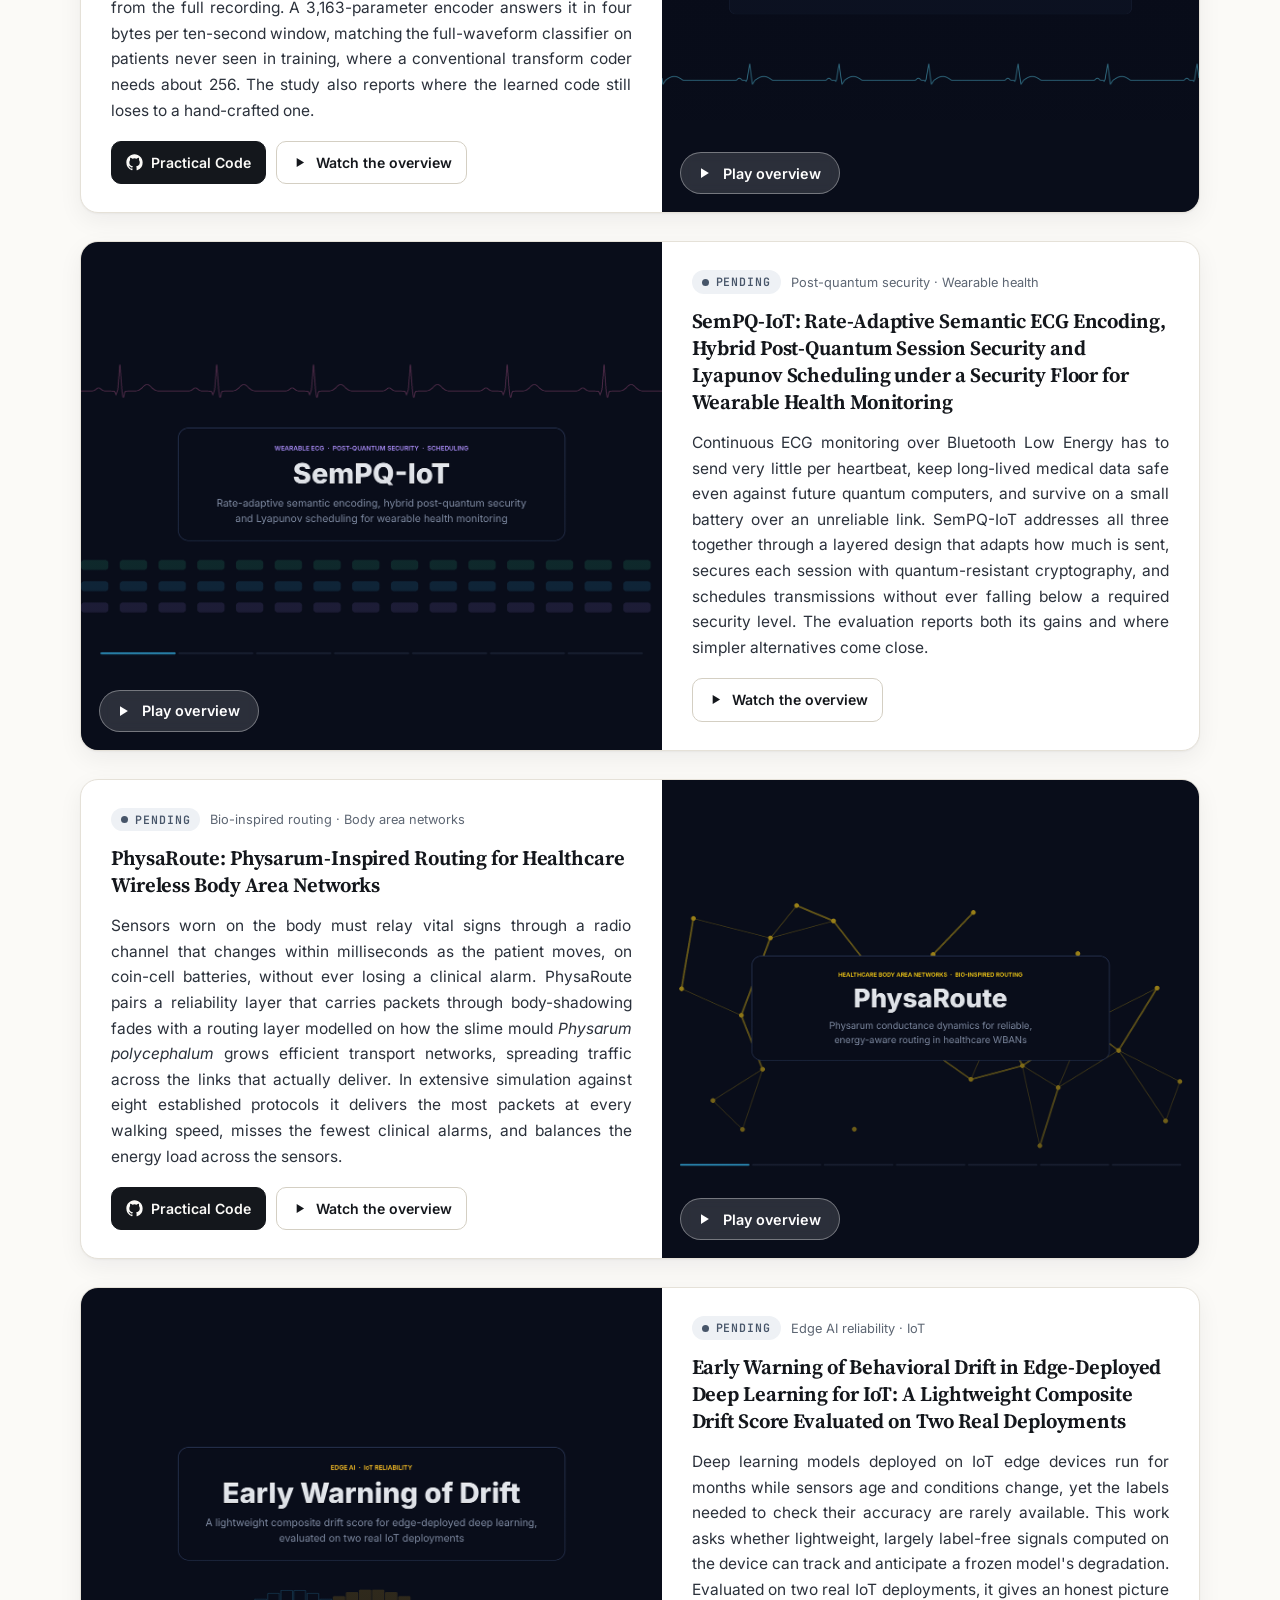
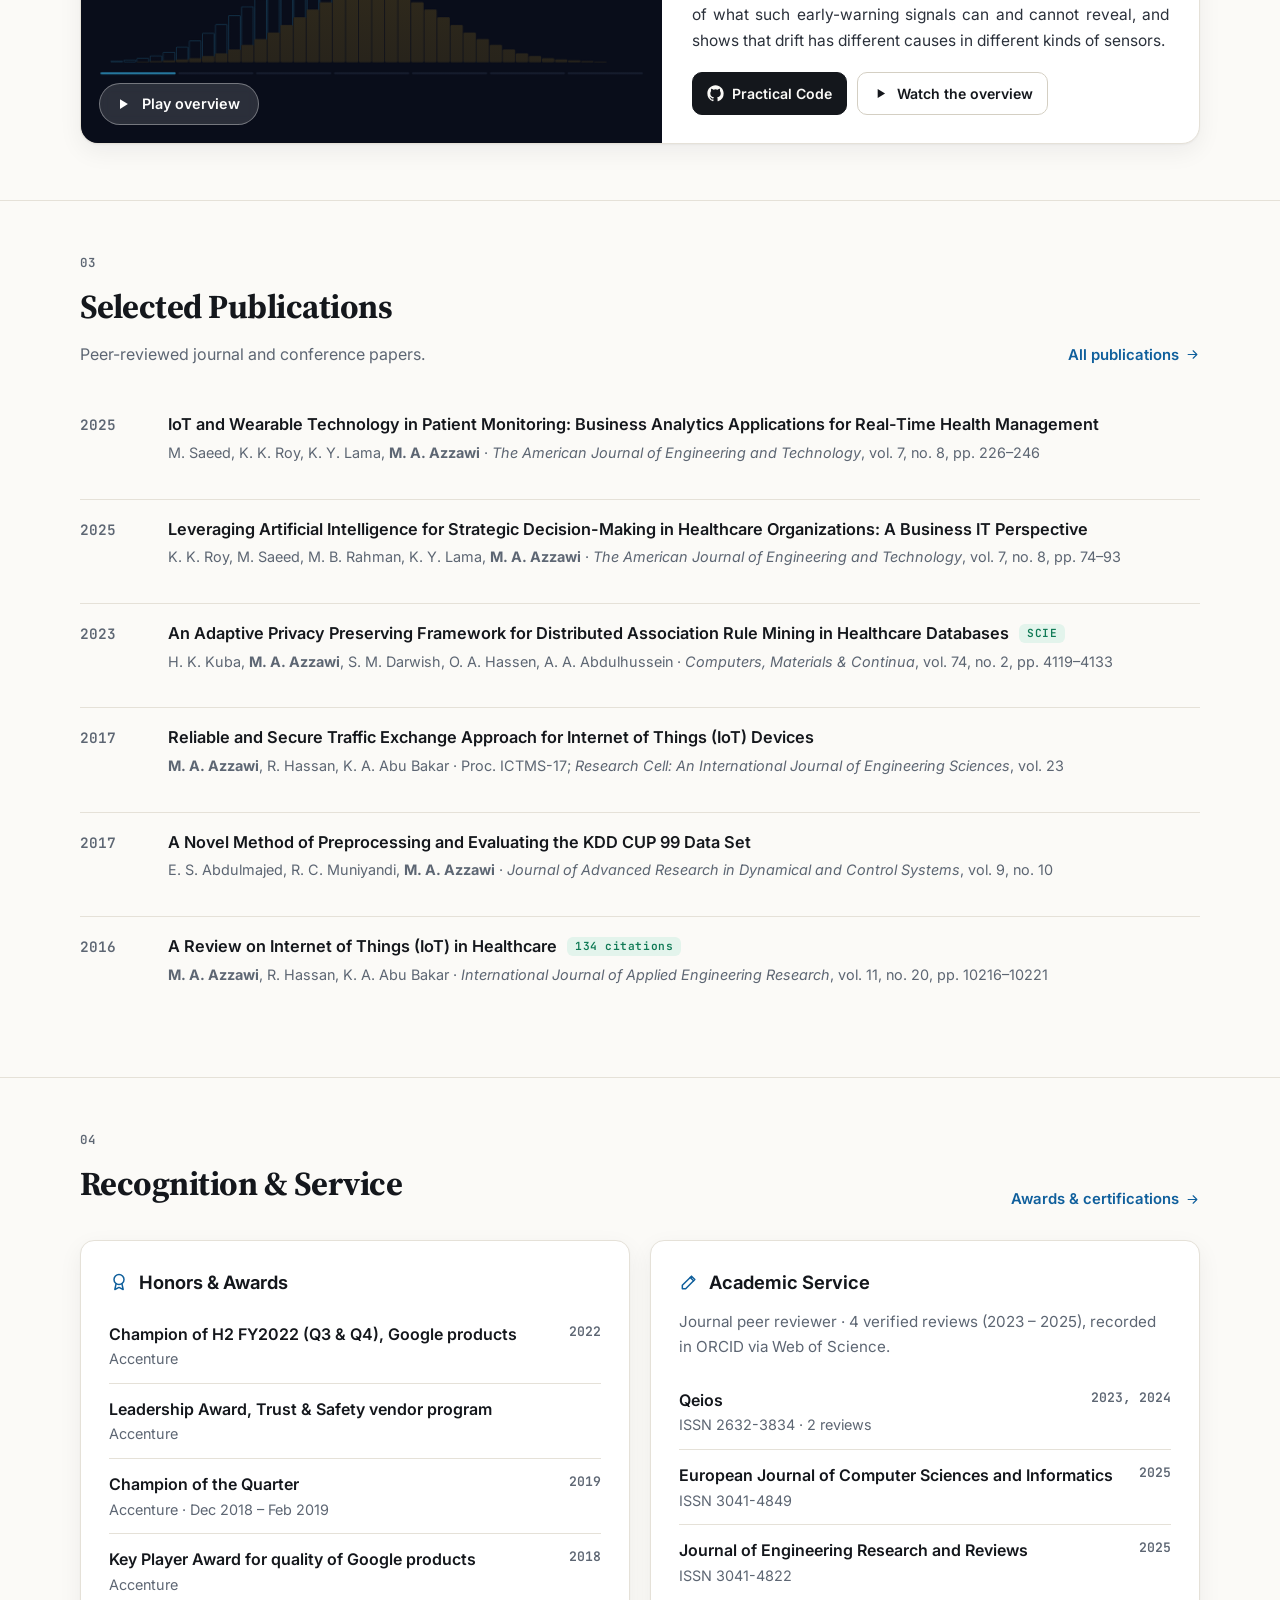
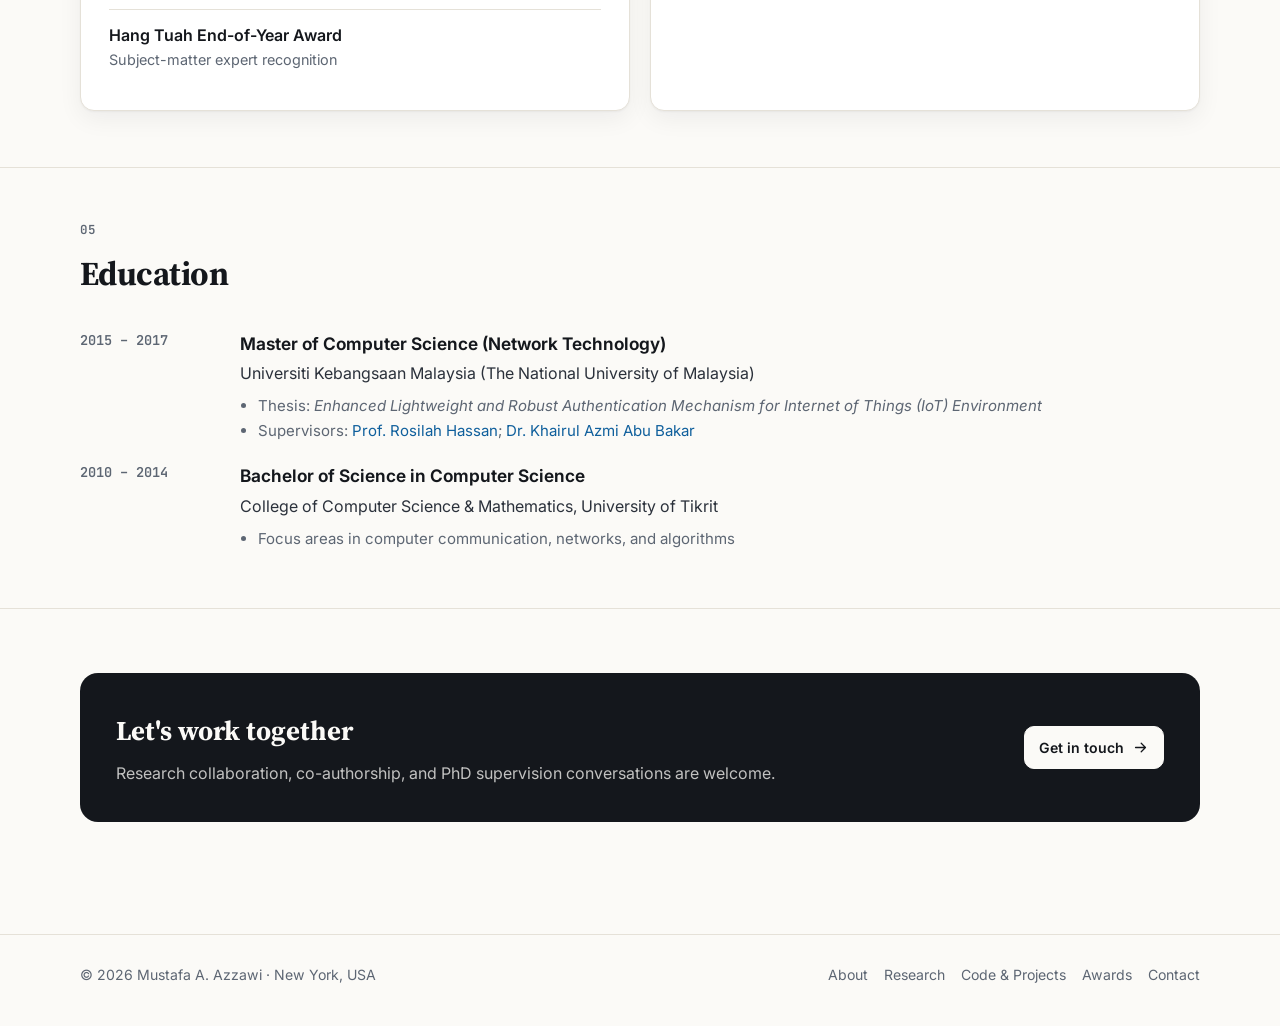
==== commit 49af2700: "Revise PhysaRoute project title and summary Updated project description and summary for clarity." ====
--- a/index.html
+++ b/index.html
@@ -234,9 +234,9 @@
                 <span class="status pending">Pending</span>
                 <span class="work-tag">Bio-inspired routing &middot; Body area networks</span>
               </div>
-              <h3>PhysaRoute: Physarum Conductance Dynamics for Reliable, Energy-Aware Routing in Healthcare Wireless Body Area Networks</h3>
+              <h3>PhysaRoute: Physarum-Inspired Routing for Healthcare Wireless Body Area Networks</h3>
        <!--       <p class="authors"><b>M. A. Azzawi</b>, A. A. Abdulhussein, R. Hassan</p> -->
-              <p class="summary justify">Sensors worn on the body must relay vital signs through a radio channel that changes within milliseconds as the patient moves, on coin-cell batteries, without ever delaying a clinical alarm. PhysaRoute borrows the way the slime mould <em>Physarum polycephalum</em> grows efficient transport networks and turns it into a routing protocol for body area networks, with formal guarantees on how it behaves. In extensive simulation against established protocols it delivers the most packets at every walking speed while staying energy-efficient, and its trade-offs are reported openly.</p>
+              <p class="summary justify">Sensors worn on the body must relay vital signs through a radio channel that changes within milliseconds as the patient moves, on coin-cell batteries, without ever losing a clinical alarm. PhysaRoute pairs a reliability layer that carries packets through body-shadowing fades with a routing layer modelled on how the slime mould  <em>Physarum polycephalum </em> grows efficient transport networks, spreading traffic across the links that actually deliver. In extensive simulation against eight established protocols it delivers the most packets at every walking speed, misses the fewest clinical alarms, and balances the energy load across the sensors.</p>
               <div class="work-actions">
                 <a class="btn primary" href="https://github.com/azzawi91/PhysaRoute" target="_blank" rel="noopener"><svg viewBox="0 0 24 24" fill="currentColor" aria-hidden="true"><path d="M12 .5C5.65.5.5 5.65.5 12a11.5 11.5 0 0 0 7.86 10.92c.58.1.79-.25.79-.56v-2c-3.2.7-3.87-1.37-3.87-1.37-.53-1.33-1.28-1.69-1.28-1.69-1.05-.72.08-.7.08-.7 1.16.08 1.77 1.19 1.77 1.19 1.03 1.77 2.7 1.26 3.36.96.1-.75.4-1.26.73-1.55-2.55-.29-5.24-1.28-5.24-5.69 0-1.26.45-2.29 1.19-3.1-.12-.29-.52-1.46.11-3.05 0 0 .97-.31 3.17 1.18a11 11 0 0 1 5.77 0c2.2-1.49 3.17-1.18 3.17-1.18.63 1.59.23 2.76.11 3.05.74.81 1.19 1.84 1.19 3.1 0 4.42-2.7 5.4-5.26 5.68.41.36.78 1.06.78 2.14v3.17c0 .31.21.67.8.56A11.5 11.5 0 0 0 23.5 12C23.5 5.65 18.35.5 12 .5z"/></svg> Practical Code</a>
                 <a class="btn" href="#physaroute" onclick="this.closest('.work').querySelector('.play') && this.closest('.work').querySelector('.play').click(); return false;"><svg viewBox="0 0 24 24" fill="currentColor" aria-hidden="true"><path d="M8 5.5v13l10.5-6.5z"/></svg> Watch the overview</a>
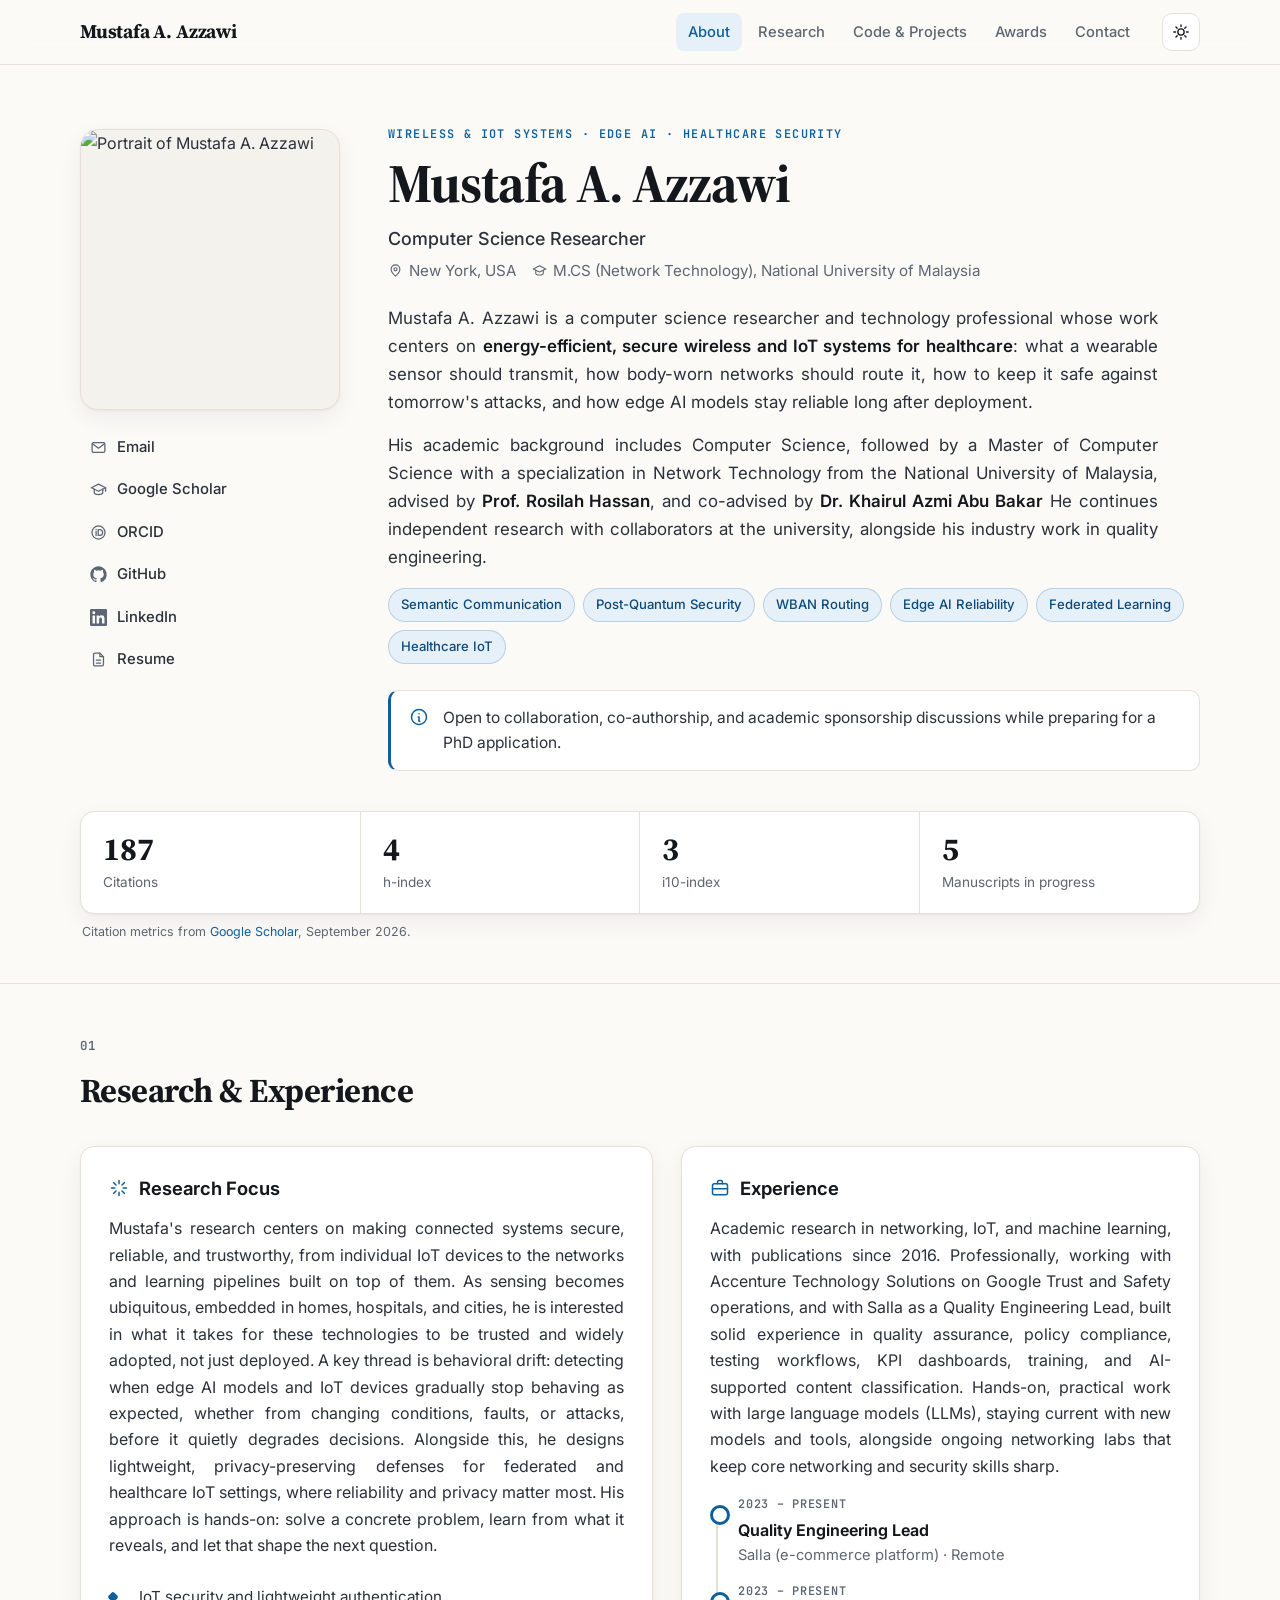
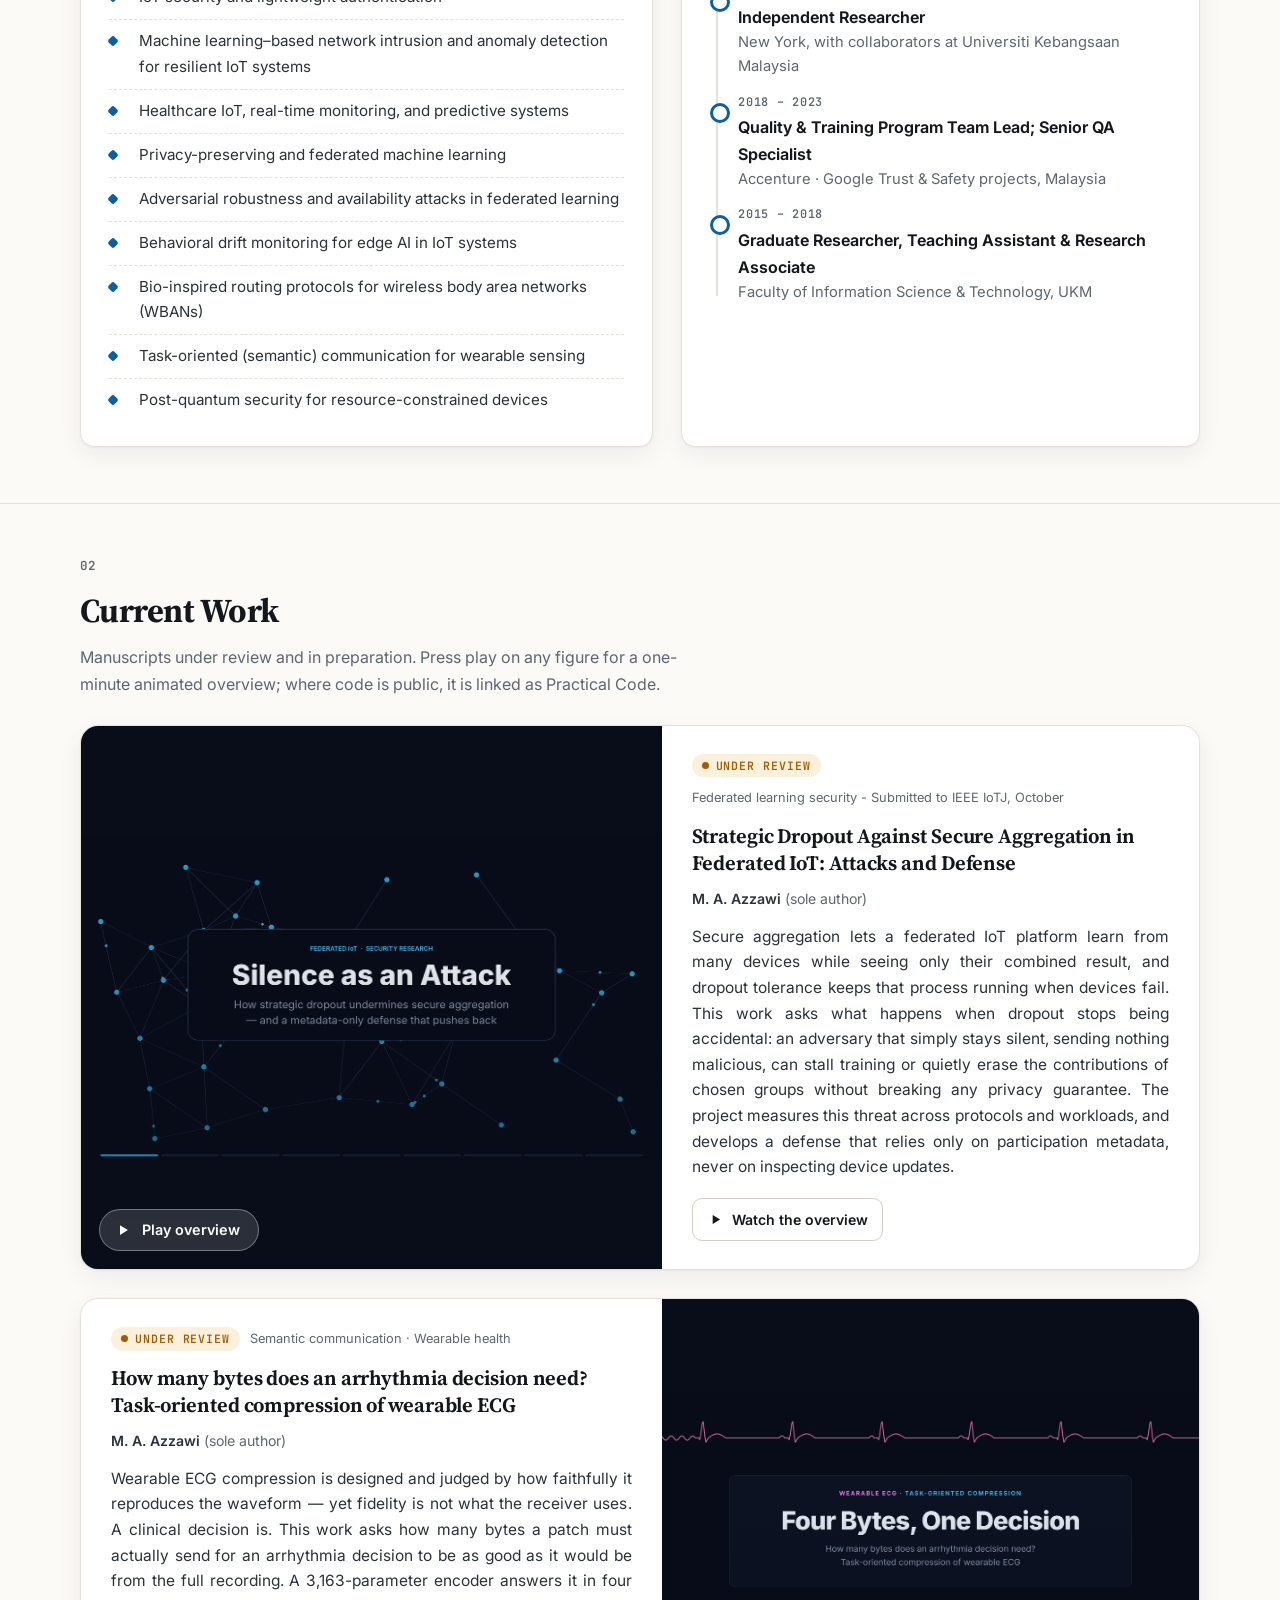
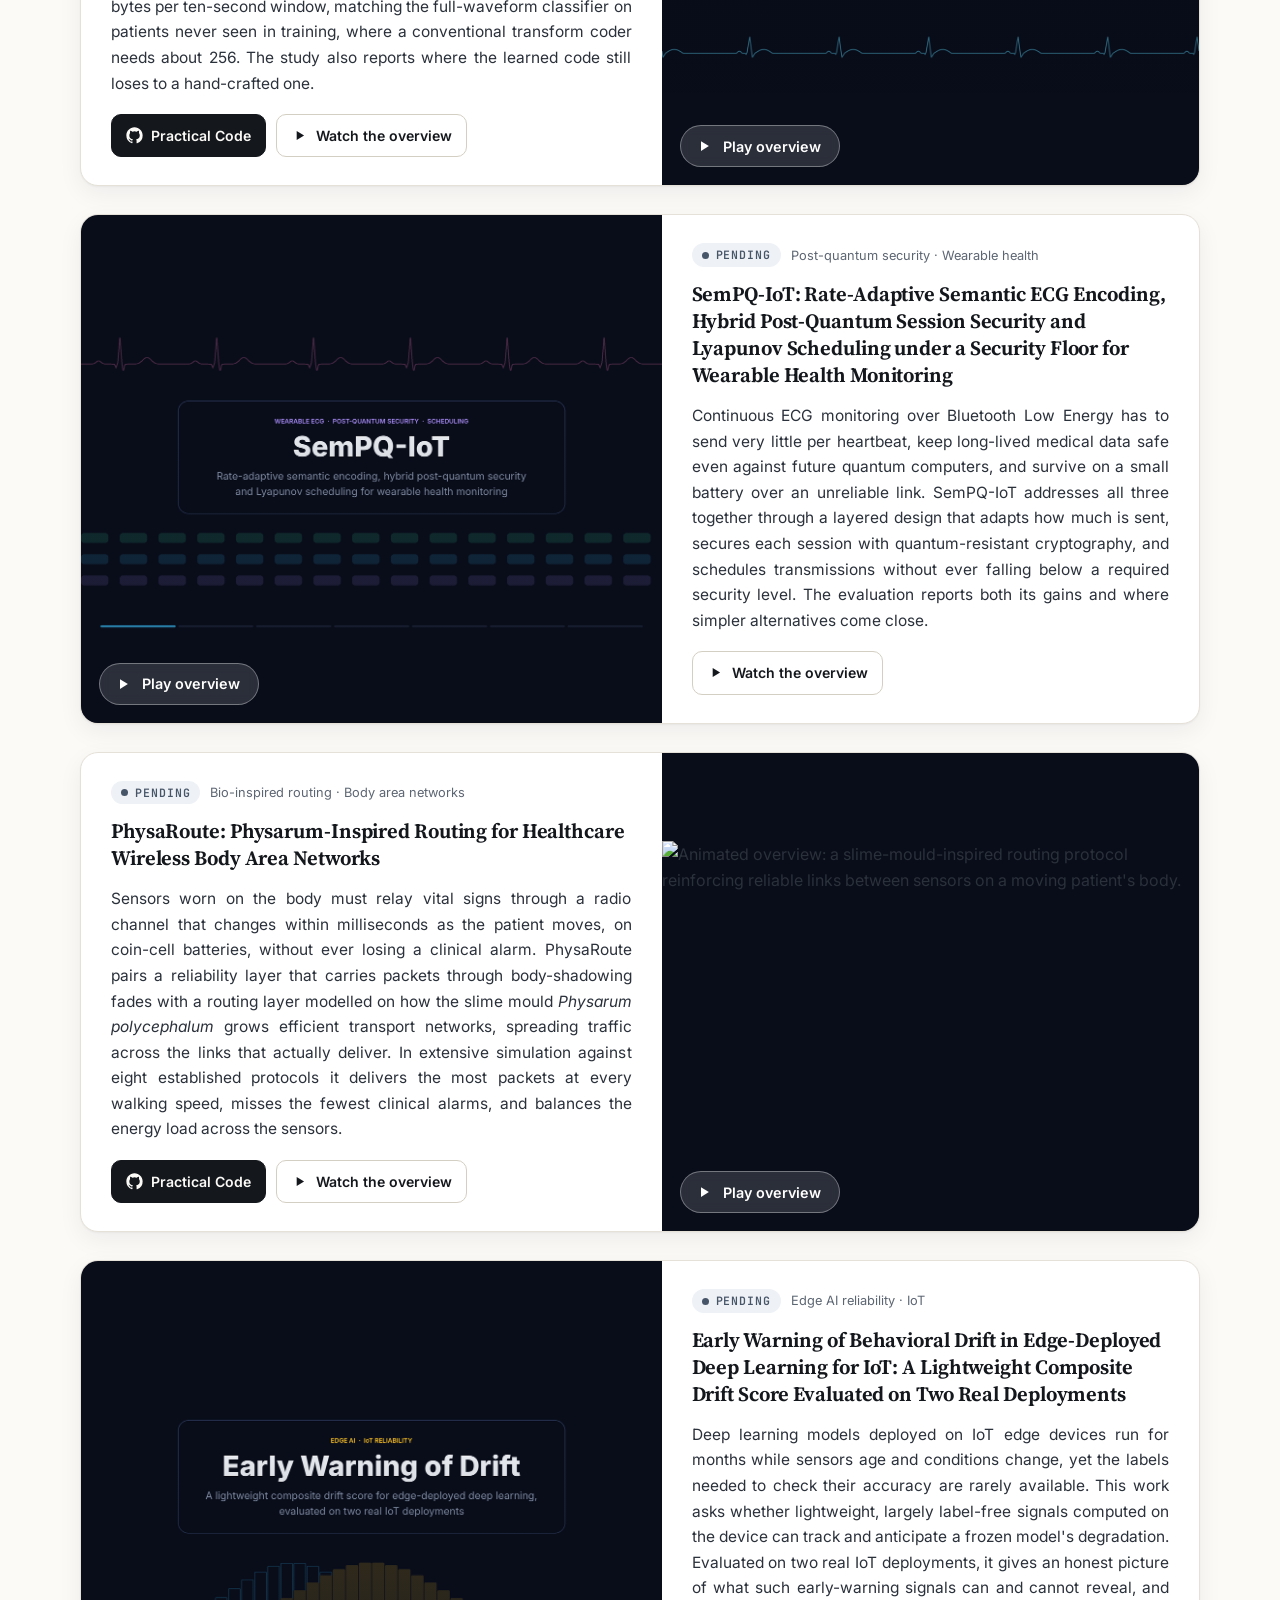
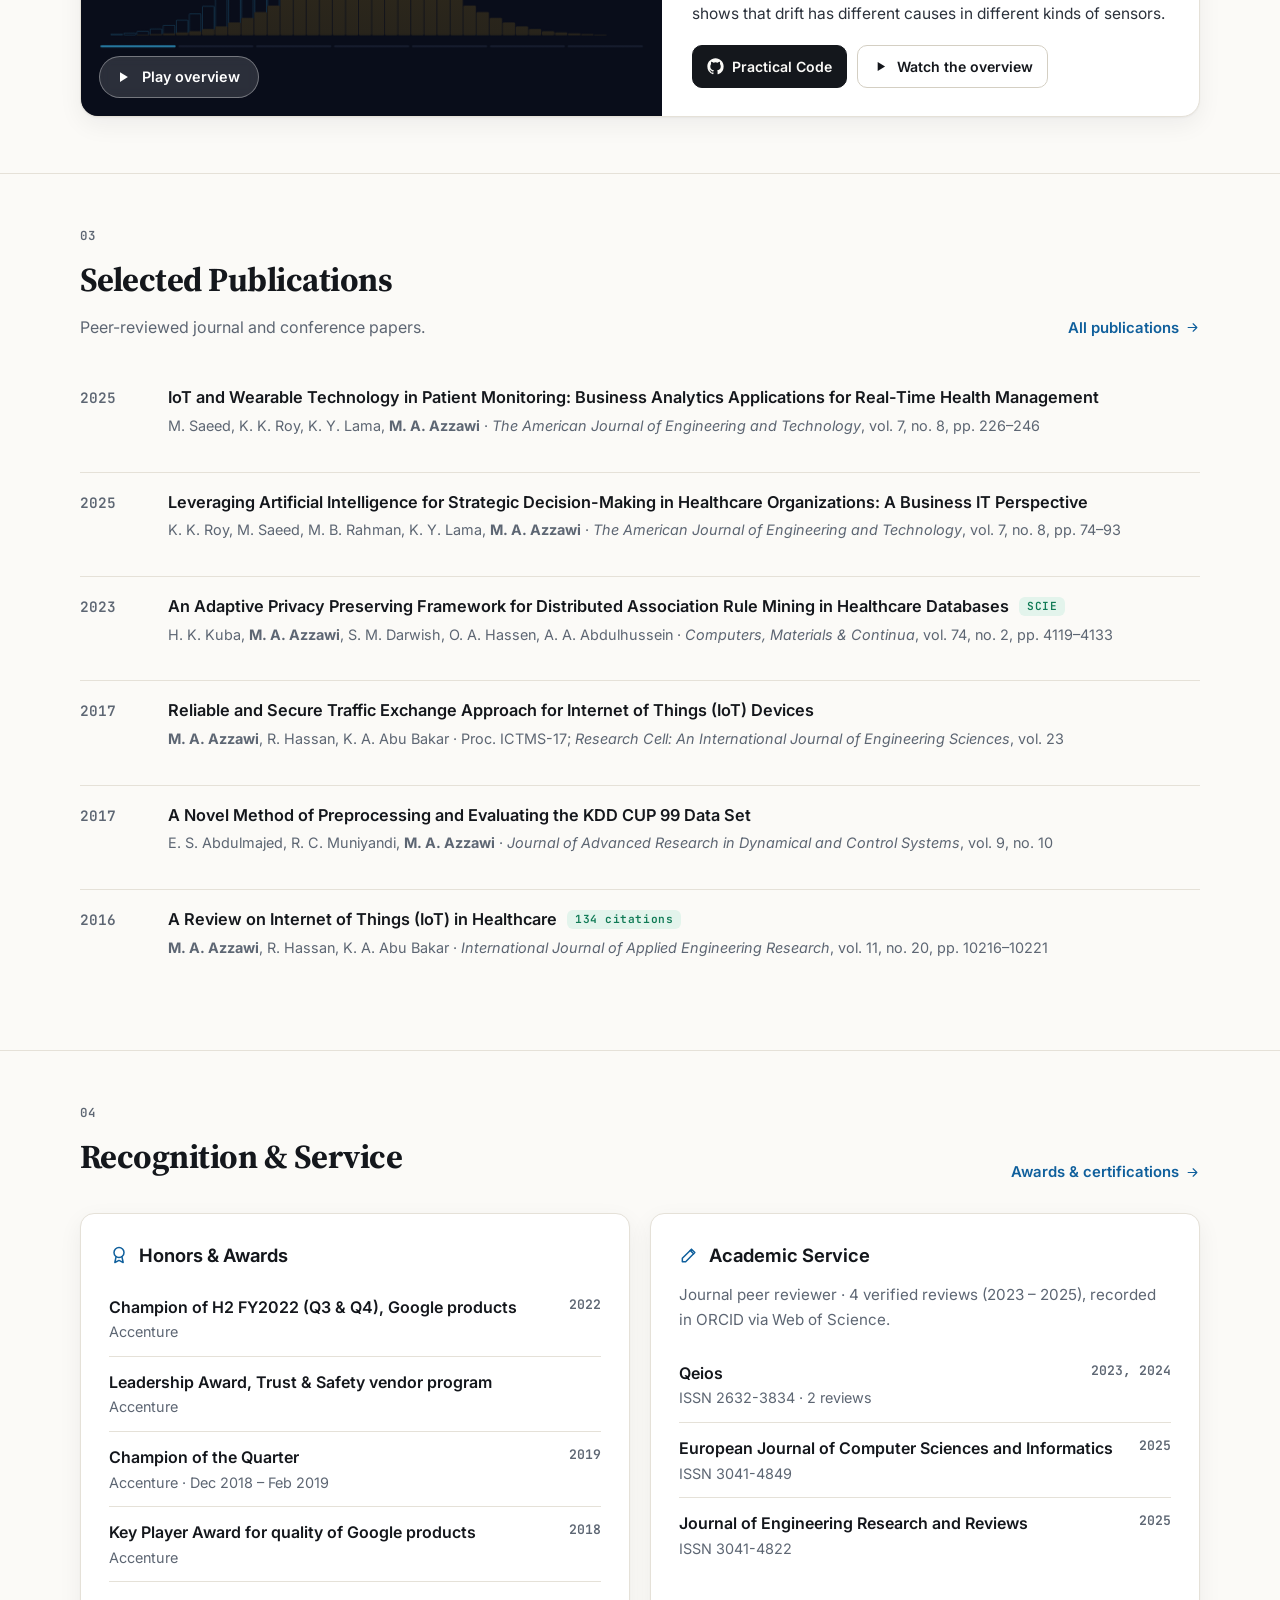
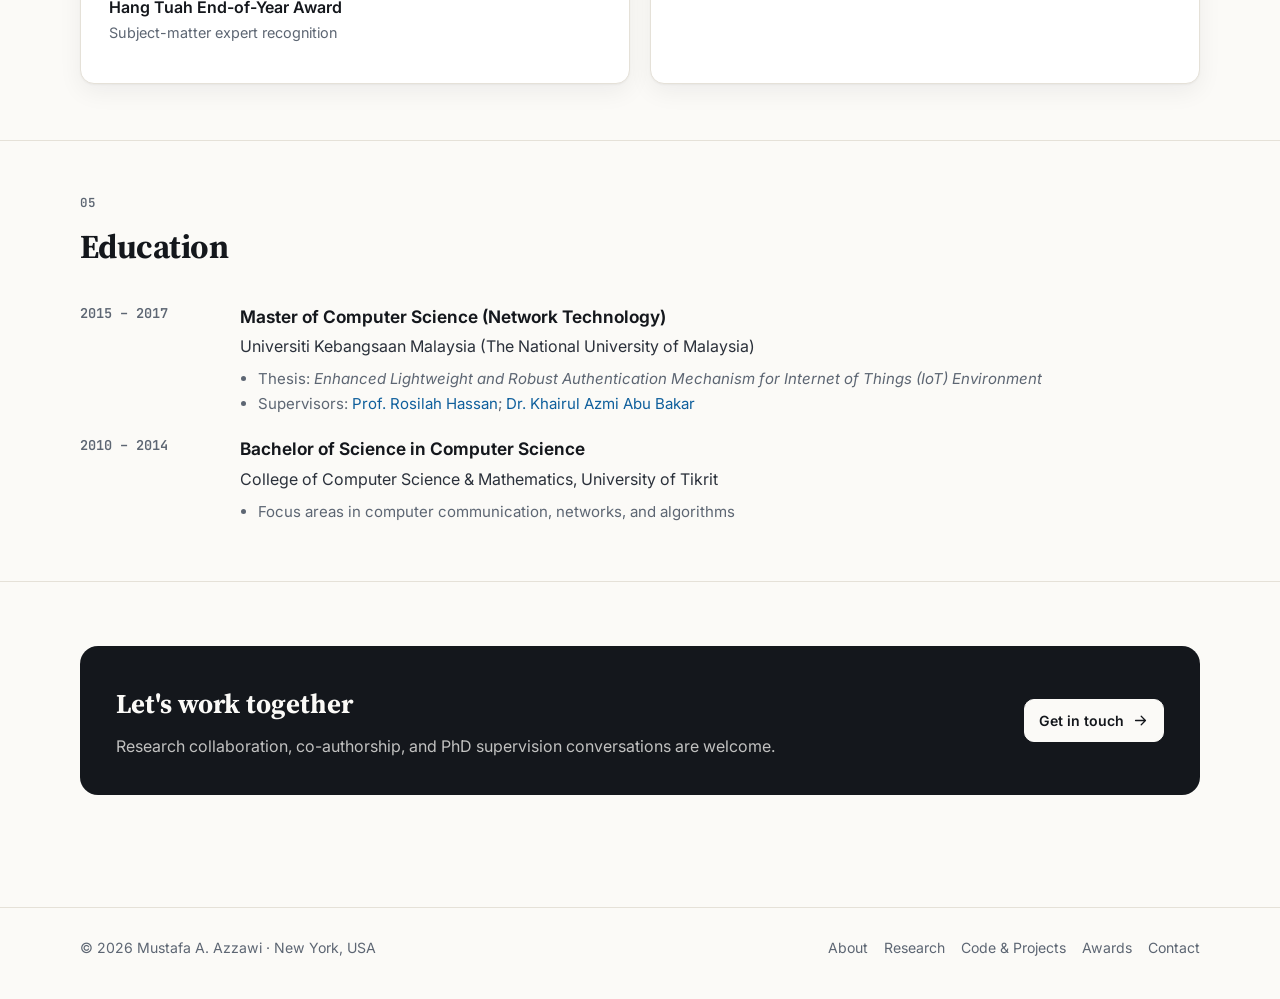
==== commit fd0e0823: "Update index.html" ====
--- a/index.html
+++ b/index.html
@@ -171,7 +171,7 @@
                 <span class="status review">Under review</span>
                 <span class="work-tag">Federated learning security - Submitted to IEEE IoTJ, October</span>
               </div>
-              <h3>Strategic Dropout Against Dropout-Tolerant Secure Aggregation in Federated IoT: Attacks, Measurement, and a Metadata-Only Defense</h3>
+              <h3>Strategic Dropout Against Secure Aggregation in Federated IoT: Attacks and Defense</h3>
               <p class="authors"><b>M. A. Azzawi</b> (sole author)</p>
               <p class="summary justify">Secure aggregation lets a federated IoT platform learn from many devices while seeing only their combined result, and dropout tolerance keeps that process running when devices fail. This work asks what happens when dropout stops being accidental: an adversary that simply stays silent, sending nothing malicious, can stall training or quietly erase the contributions of chosen groups without breaking any privacy guarantee. The project measures this threat across protocols and workloads, and develops a defense that relies only on participation metadata, never on inspecting device updates.</p>
               <div class="work-actions">
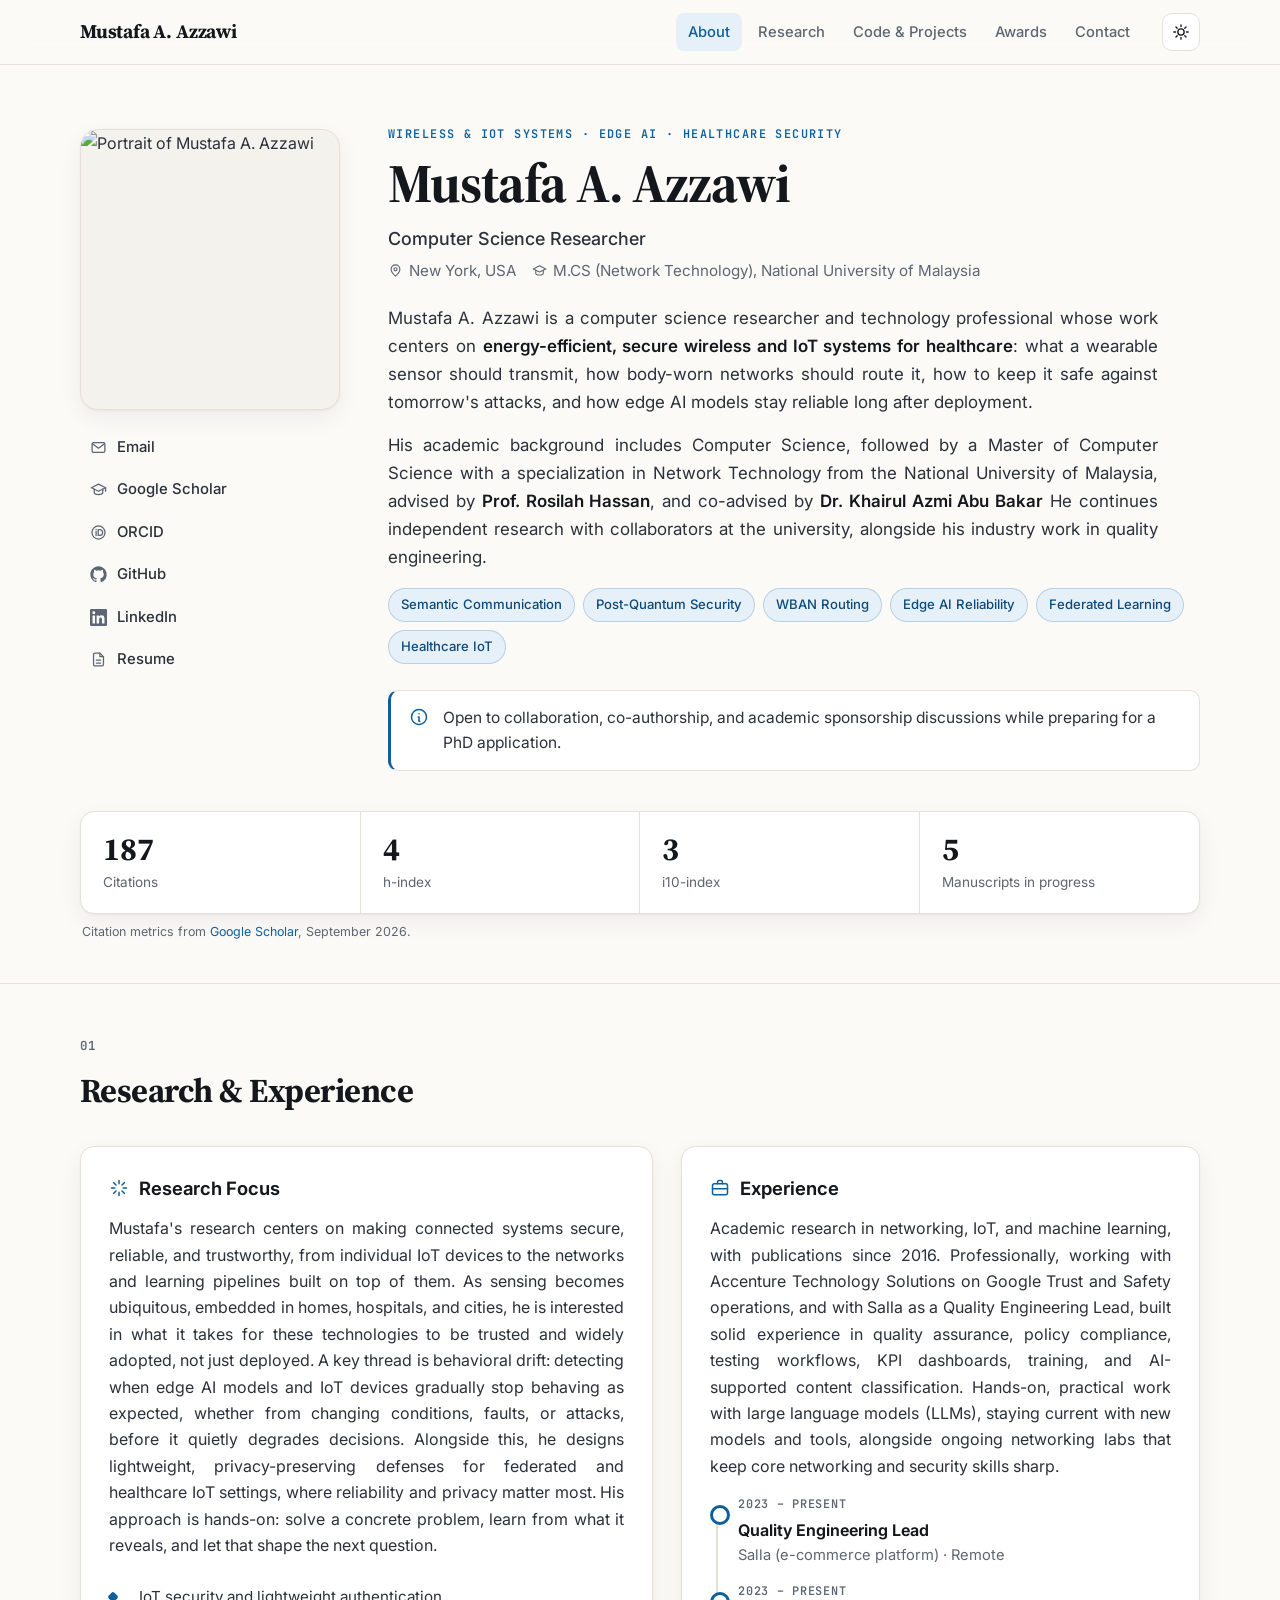
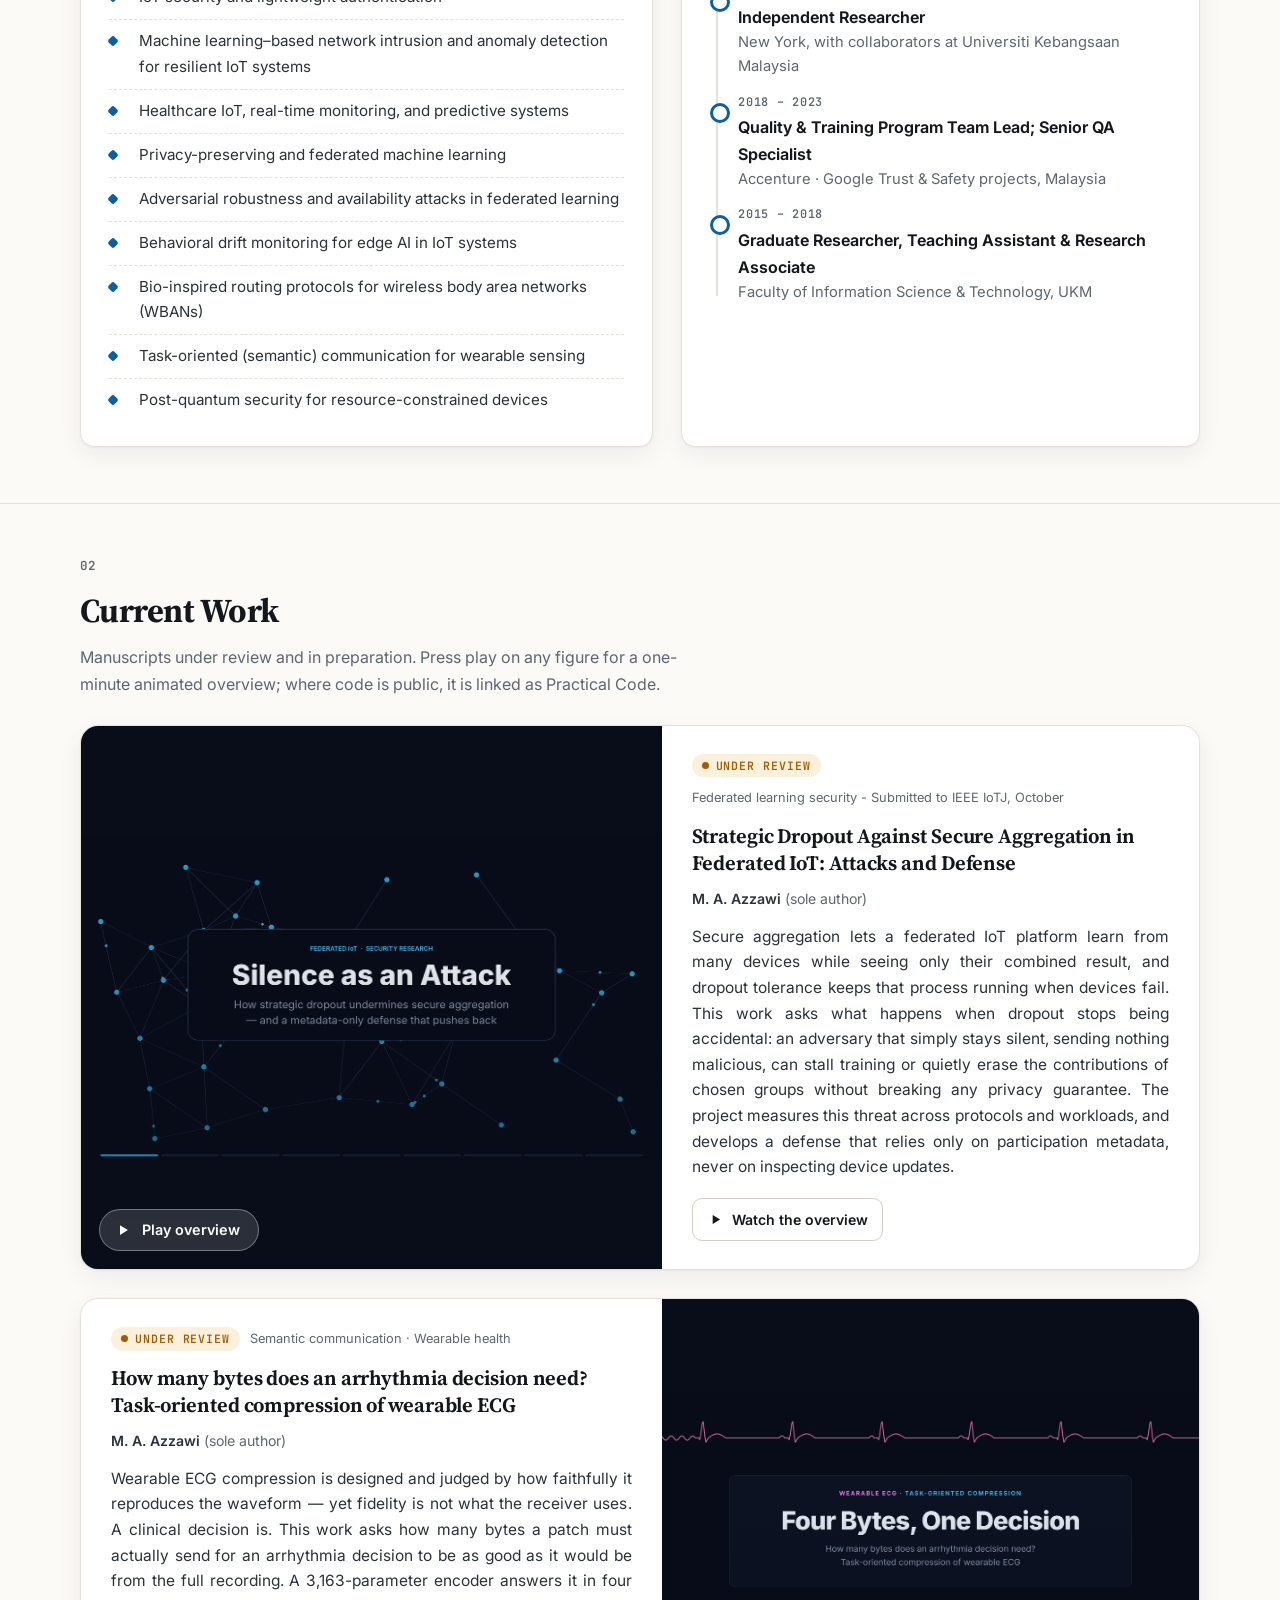
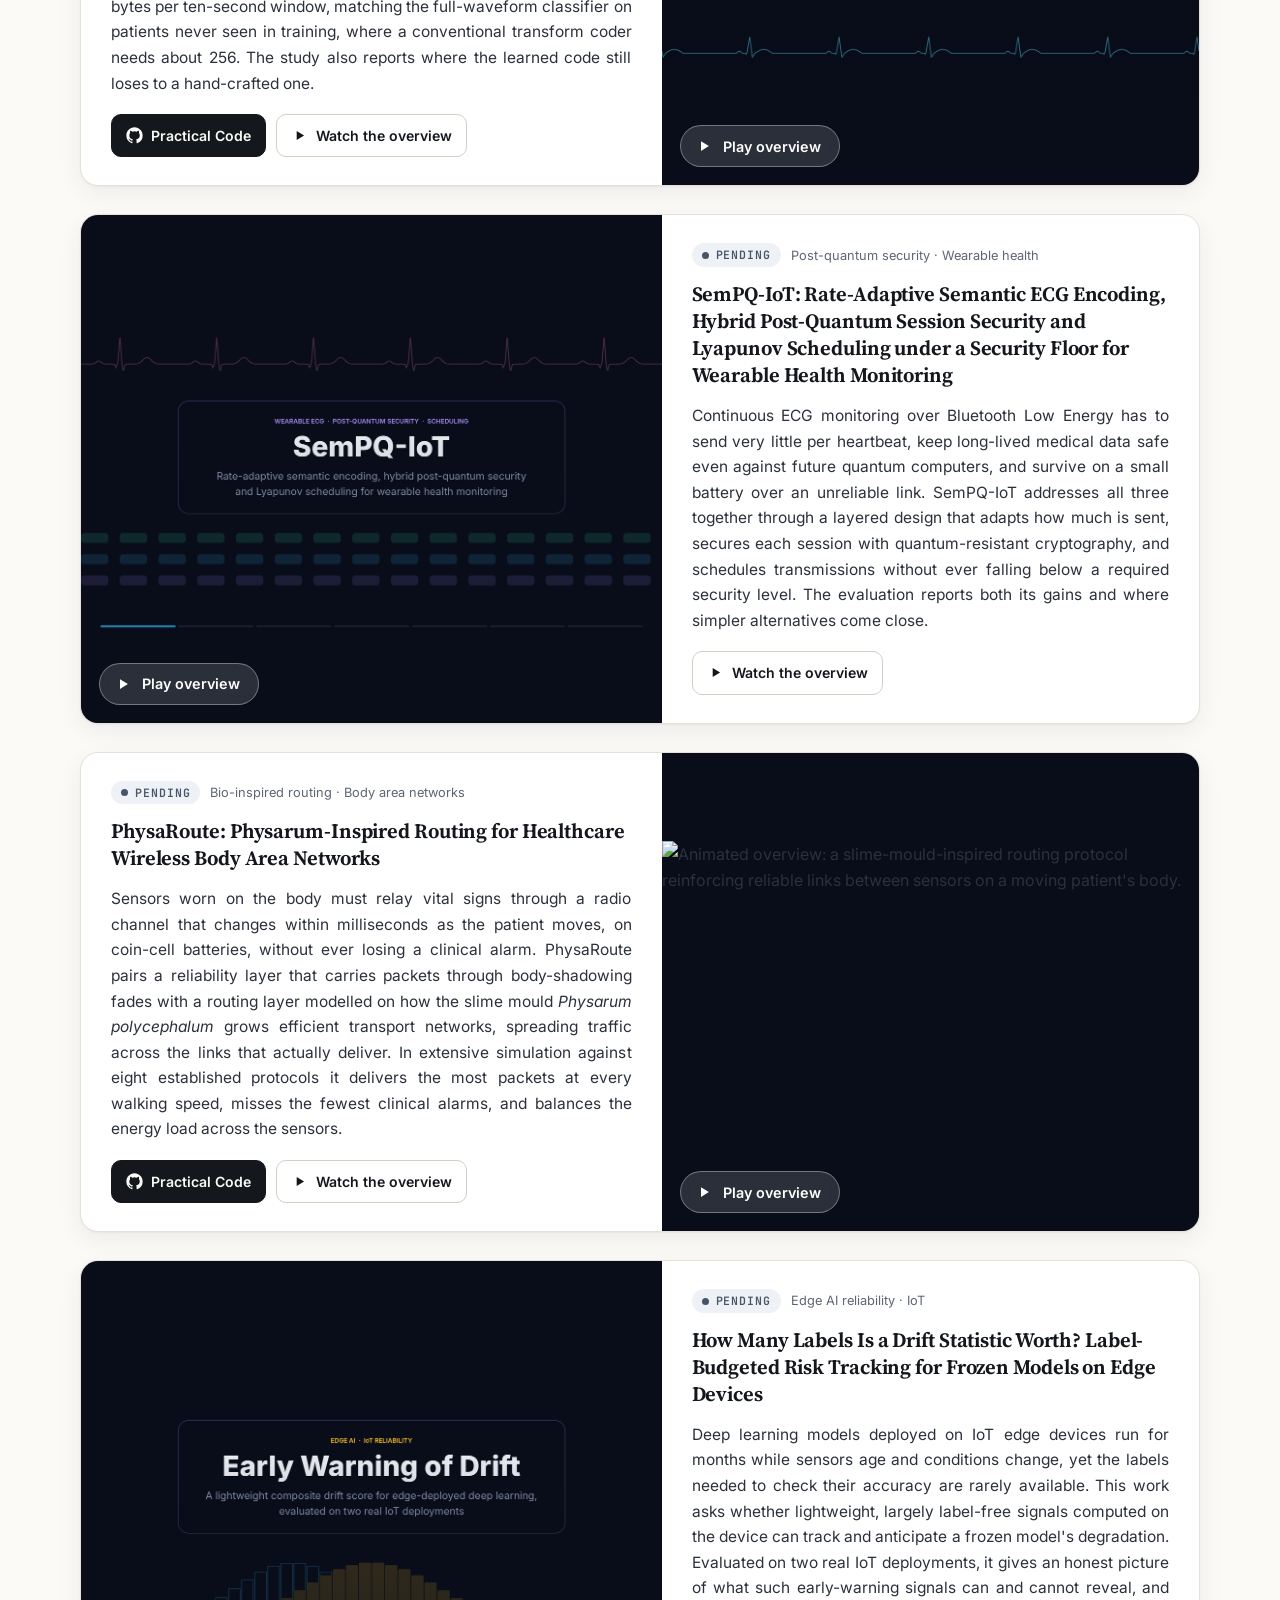
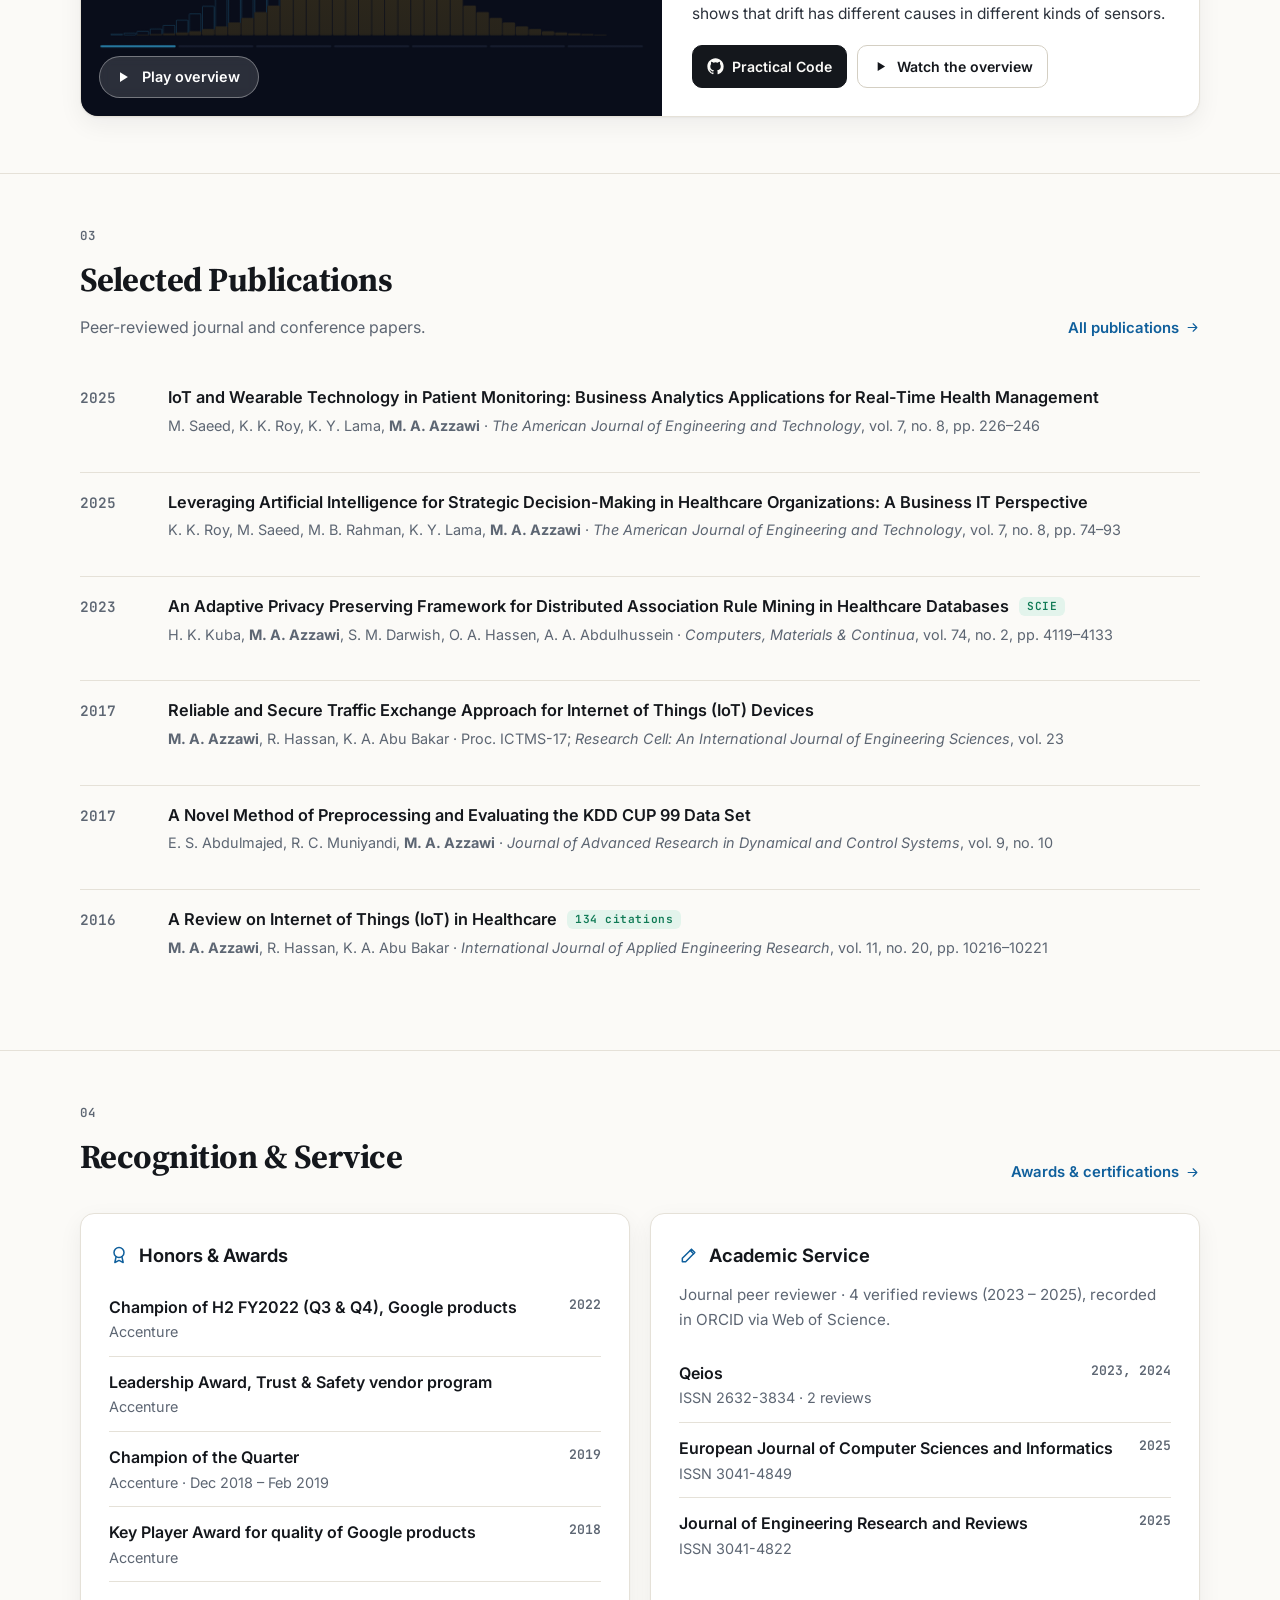
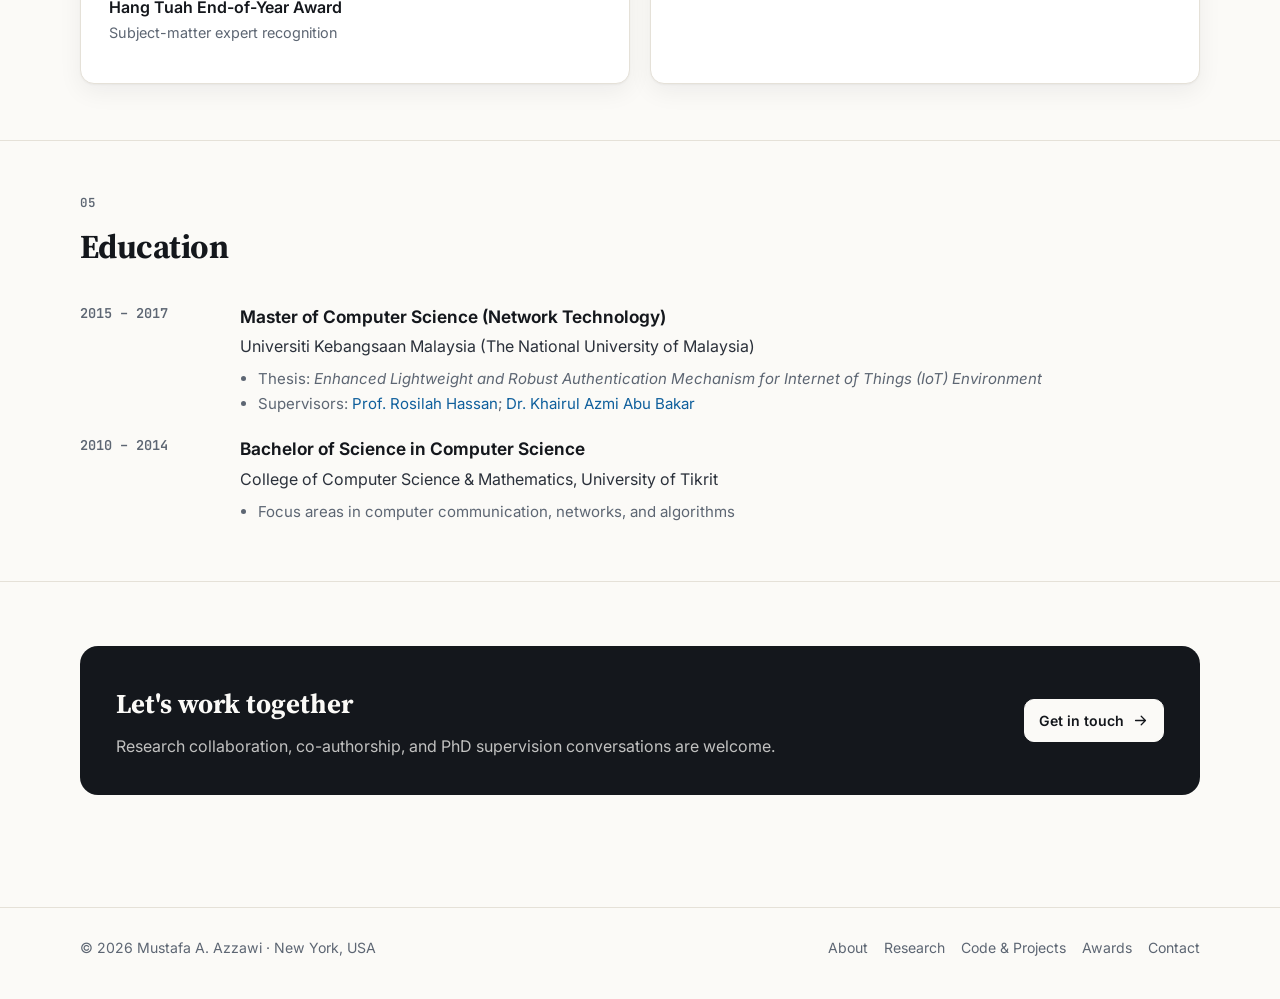
==== commit cbd70f3f: "Update index.html" ====
--- a/index.html
+++ b/index.html
@@ -256,7 +256,7 @@
                 <span class="status pending">Pending</span>
                 <span class="work-tag">Edge AI reliability &middot; IoT</span>
               </div>
-              <h3>Early Warning of Behavioral Drift in Edge-Deployed Deep Learning for IoT: A Lightweight Composite Drift Score Evaluated on Two Real Deployments</h3>
+              <h3>How Many Labels Is a Drift Statistic Worth? Label-Budgeted Risk Tracking for Frozen Models on Edge Devices</h3>
         <!--        <p class="authors">A. A. Abdulhussein, <b>M. A. Azzawi</b> (corresponding), M. F. Nasrudin</p> -->
               <p class="summary justify">Deep learning models deployed on IoT edge devices run for months while sensors age and conditions change, yet the labels needed to check their accuracy are rarely available. This work asks whether lightweight, largely label-free signals computed on the device can track and anticipate a frozen model's degradation. Evaluated on two real IoT deployments, it gives an honest picture of what such early-warning signals can and cannot reveal, and shows that drift has different causes in different kinds of sensors.</p>
               <div class="work-actions">
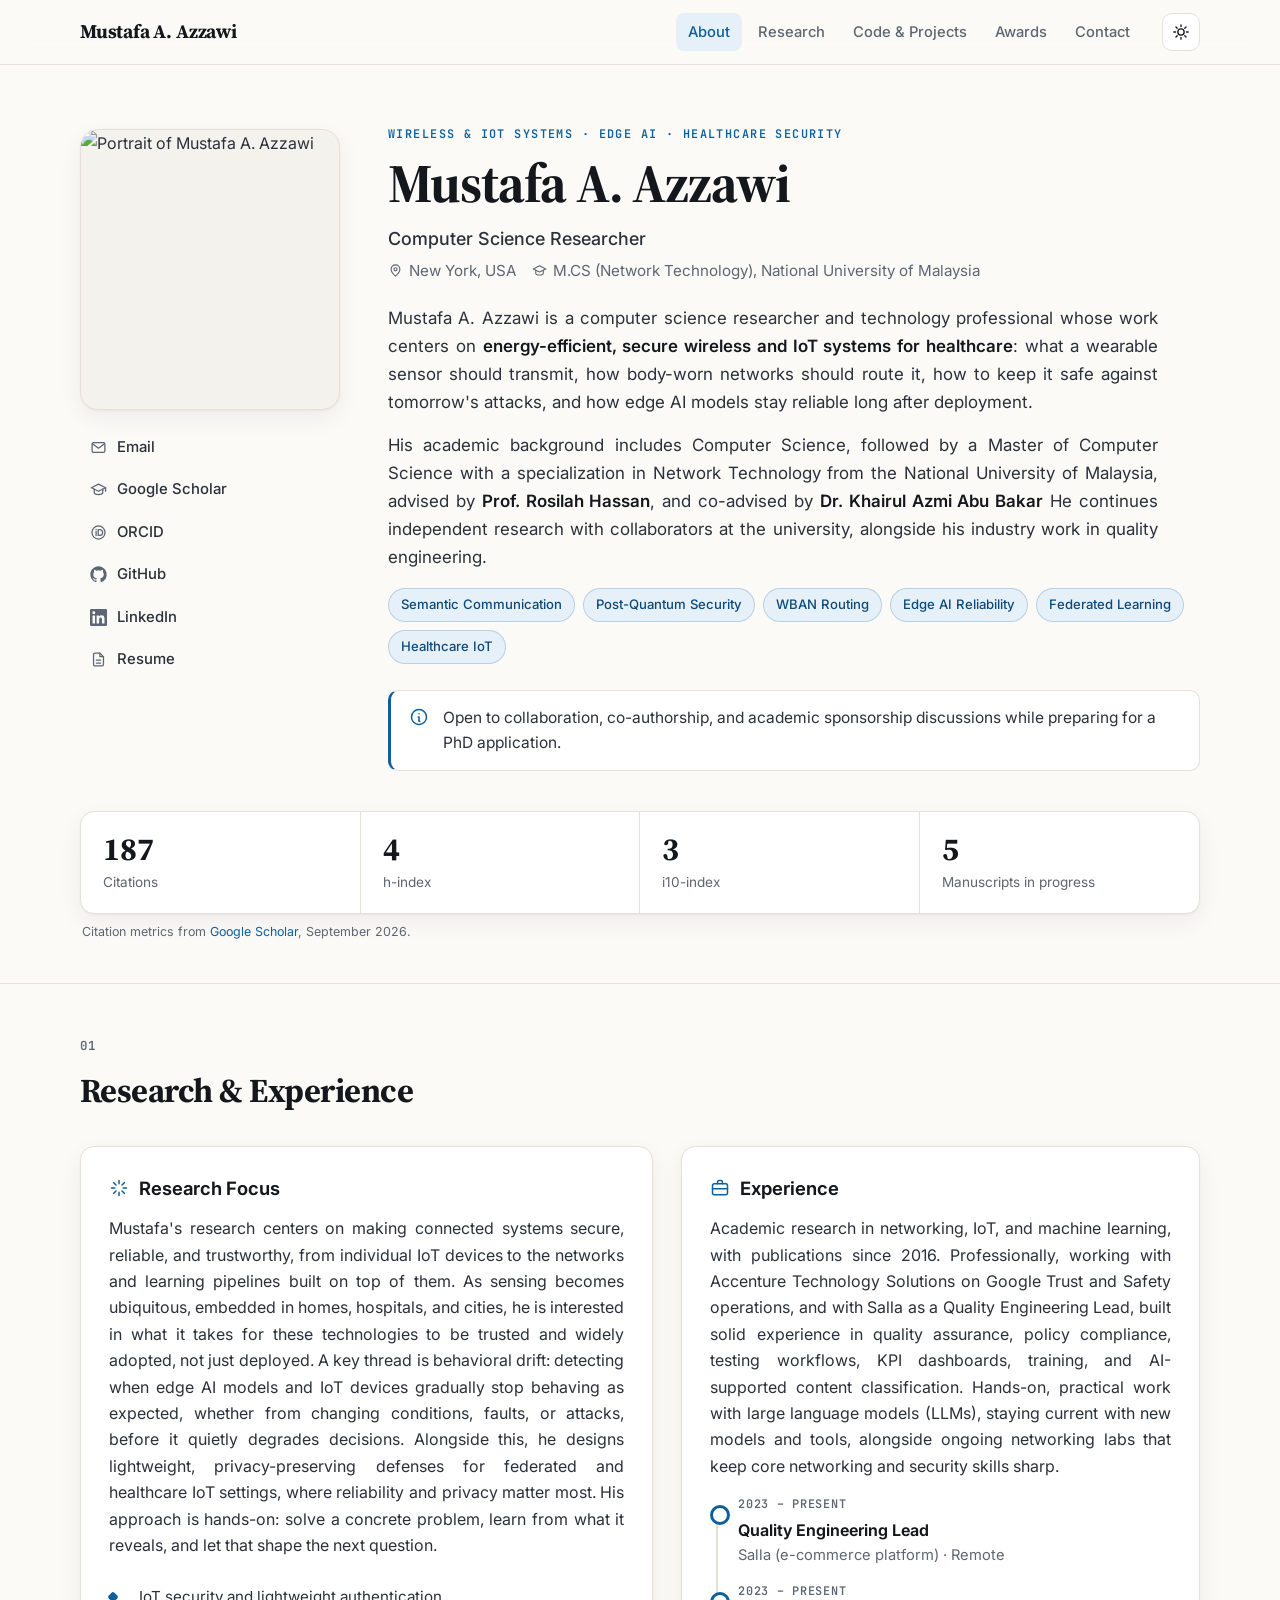
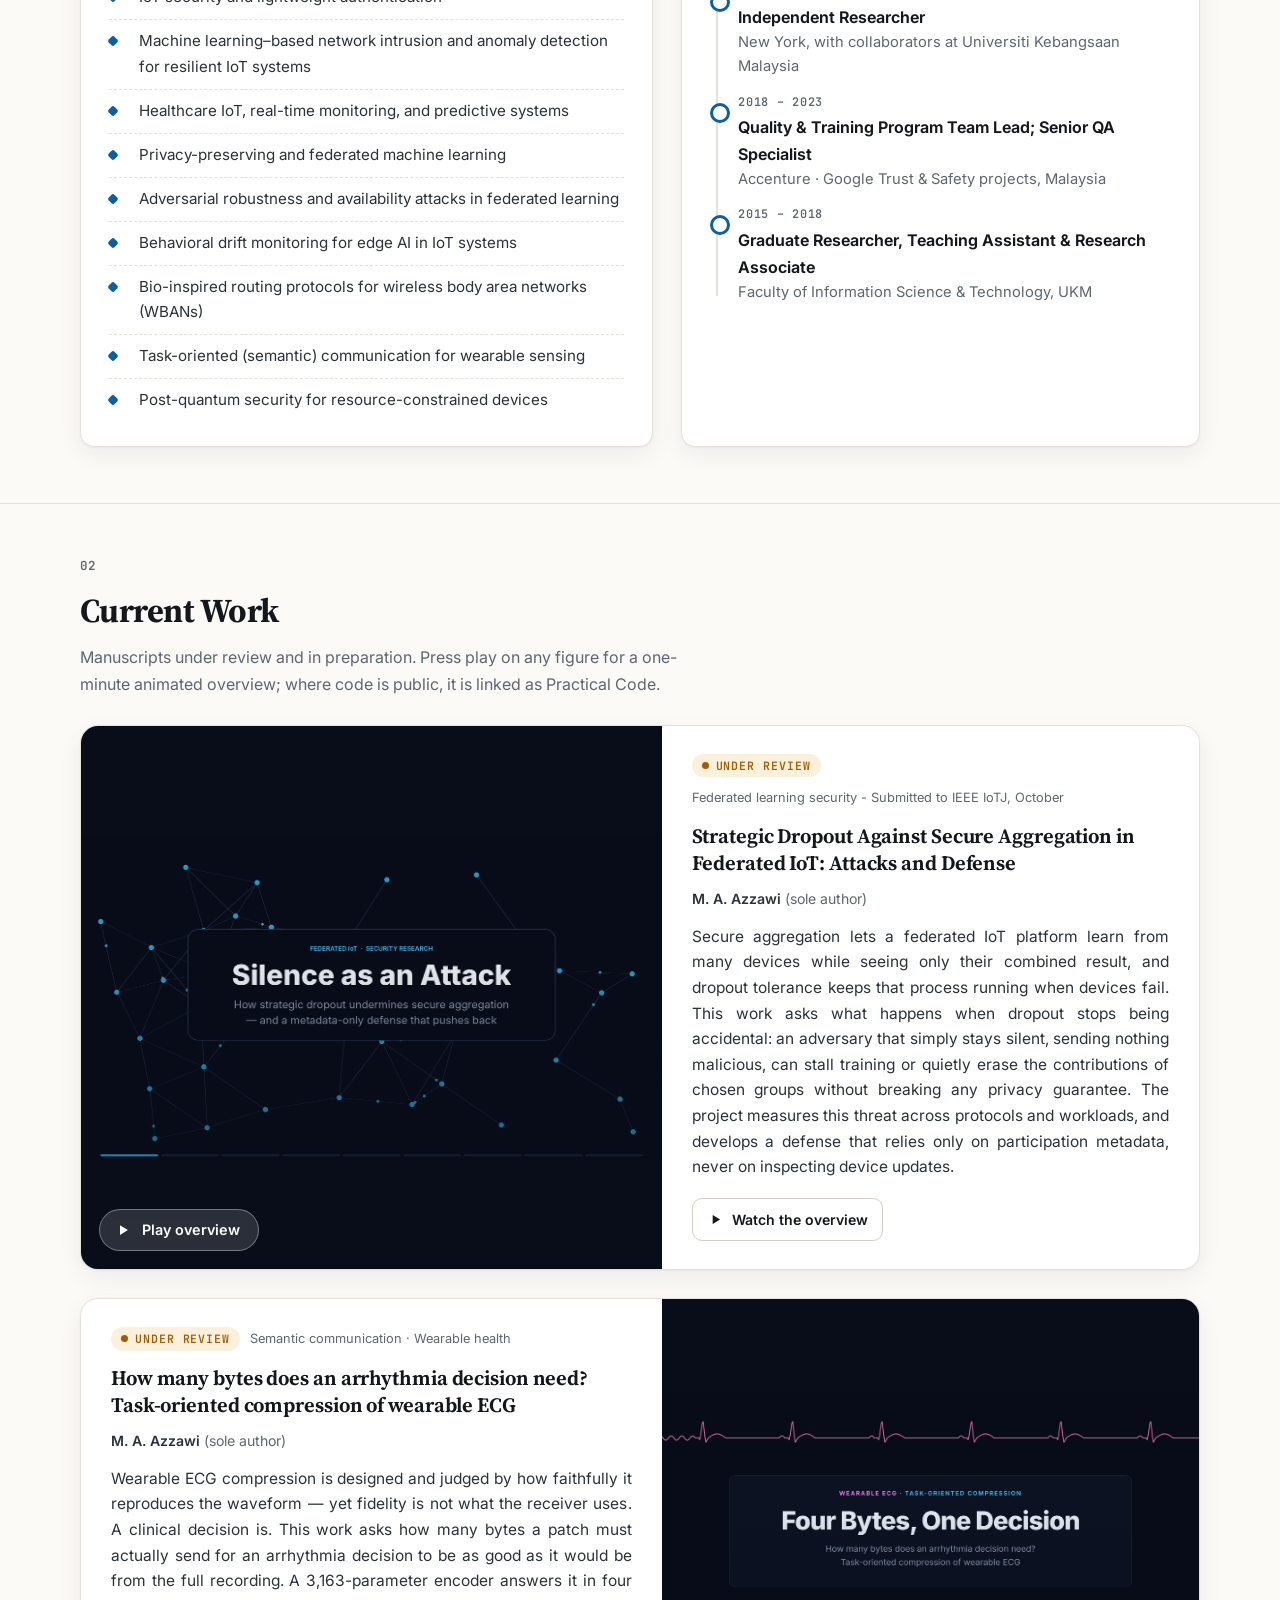
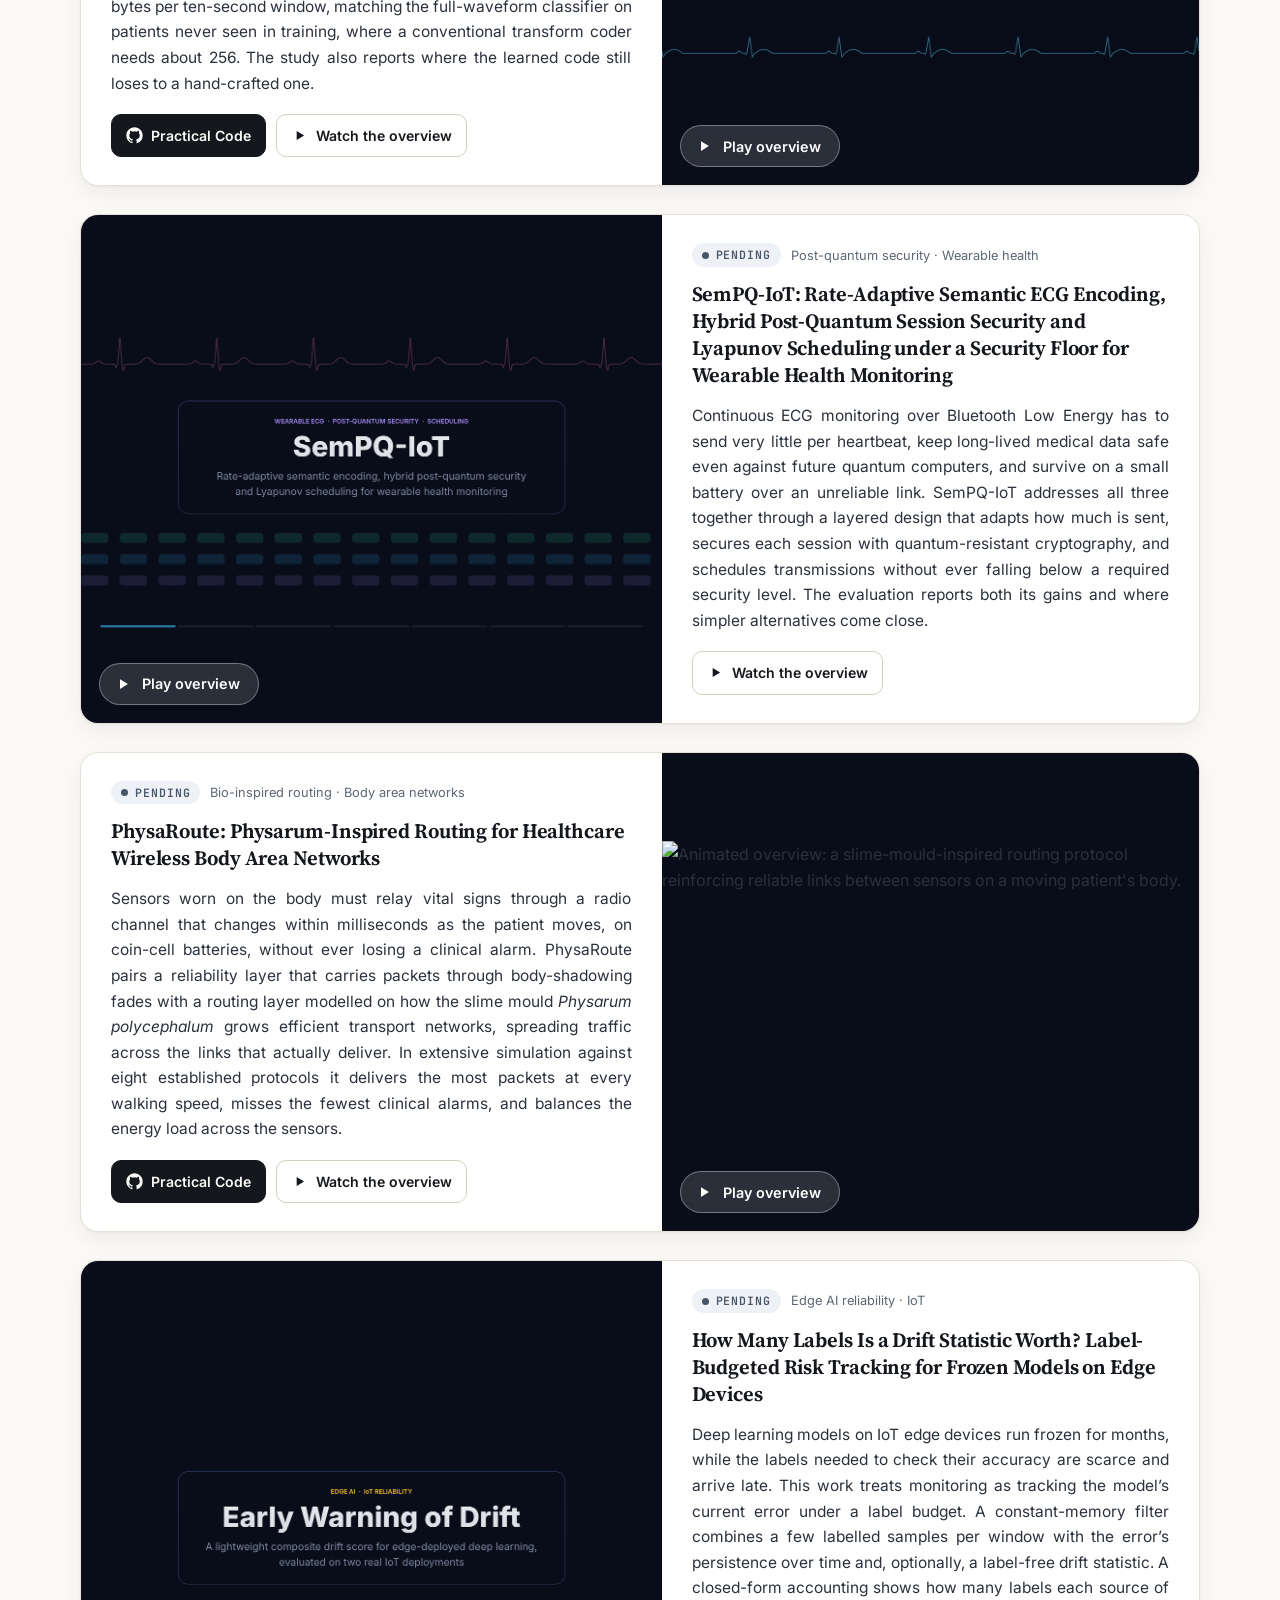
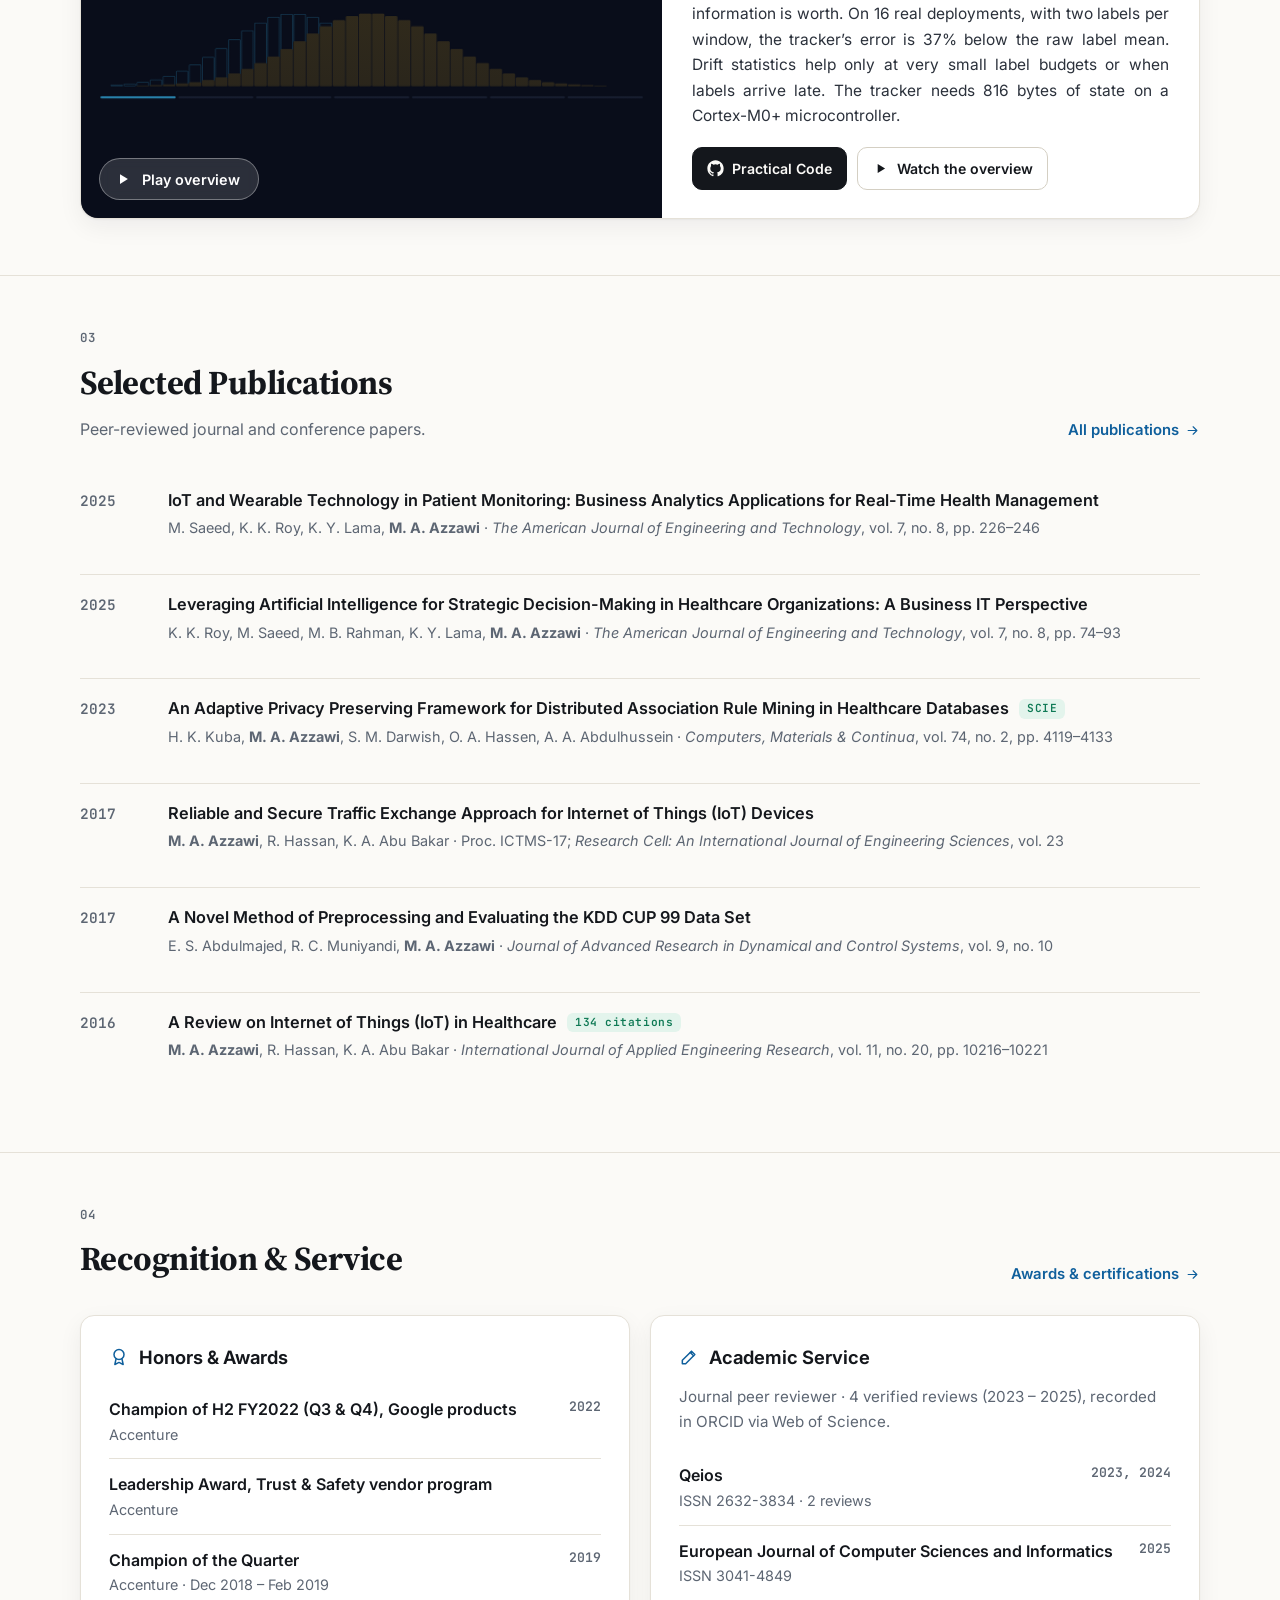
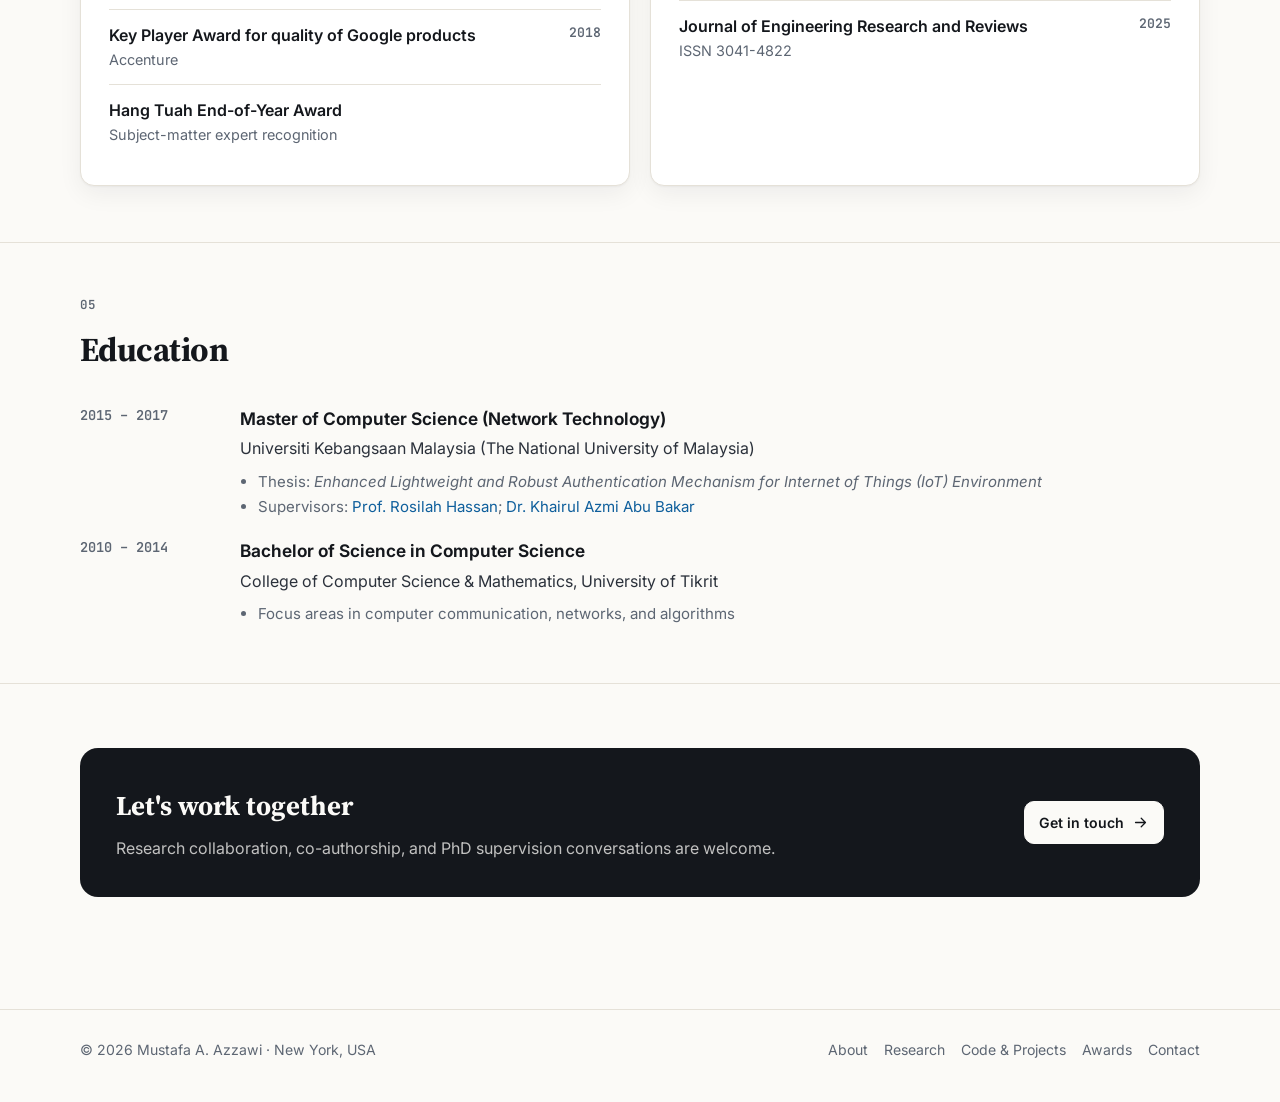
==== commit 670df040: "Revise summary for model monitoring on IoT devices Updated the summary paragraph to clarify the mode" ====
--- a/index.html
+++ b/index.html
@@ -258,7 +258,7 @@
               </div>
               <h3>How Many Labels Is a Drift Statistic Worth? Label-Budgeted Risk Tracking for Frozen Models on Edge Devices</h3>
         <!--        <p class="authors">A. A. Abdulhussein, <b>M. A. Azzawi</b> (corresponding), M. F. Nasrudin</p> -->
-              <p class="summary justify">Deep learning models deployed on IoT edge devices run for months while sensors age and conditions change, yet the labels needed to check their accuracy are rarely available. This work asks whether lightweight, largely label-free signals computed on the device can track and anticipate a frozen model's degradation. Evaluated on two real IoT deployments, it gives an honest picture of what such early-warning signals can and cannot reveal, and shows that drift has different causes in different kinds of sensors.</p>
+              <p class="summary justify">Deep learning models on IoT edge devices run frozen for months, while the labels needed to check their accuracy are scarce and arrive late. This work treats monitoring as tracking the model’s current error under a label budget. A constant-memory filter combines a few labelled samples per window with the error’s persistence over time and, optionally, a label-free drift statistic. A closed-form accounting shows how many labels each source of information is worth. On 16 real deployments, with two labels per window, the tracker’s error is 37% below the raw label mean. Drift statistics help only at very small label budgets or when labels arrive late. The tracker needs 816 bytes of state on a Cortex-M0+ microcontroller.</p>
               <div class="work-actions">
                 <a class="btn primary" href="https://github.com/azzawi91/behavioral-drift-iot" target="_blank" rel="noopener"><svg viewBox="0 0 24 24" fill="currentColor" aria-hidden="true"><path d="M12 .5C5.65.5.5 5.65.5 12a11.5 11.5 0 0 0 7.86 10.92c.58.1.79-.25.79-.56v-2c-3.2.7-3.87-1.37-3.87-1.37-.53-1.33-1.28-1.69-1.28-1.69-1.05-.72.08-.7.08-.7 1.16.08 1.77 1.19 1.77 1.19 1.03 1.77 2.7 1.26 3.36.96.1-.75.4-1.26.73-1.55-2.55-.29-5.24-1.28-5.24-5.69 0-1.26.45-2.29 1.19-3.1-.12-.29-.52-1.46.11-3.05 0 0 .97-.31 3.17 1.18a11 11 0 0 1 5.77 0c2.2-1.49 3.17-1.18 3.17-1.18.63 1.59.23 2.76.11 3.05.74.81 1.19 1.84 1.19 3.1 0 4.42-2.7 5.4-5.26 5.68.41.36.78 1.06.78 2.14v3.17c0 .31.21.67.8.56A11.5 11.5 0 0 0 23.5 12C23.5 5.65 18.35.5 12 .5z"/></svg> Practical Code</a>
                 <a class="btn" href="#behavioral-drift" onclick="this.closest('.work').querySelector('.play') && this.closest('.work').querySelector('.play').click(); return false;"><svg viewBox="0 0 24 24" fill="currentColor" aria-hidden="true"><path d="M8 5.5v13l10.5-6.5z"/></svg> Watch the overview</a>
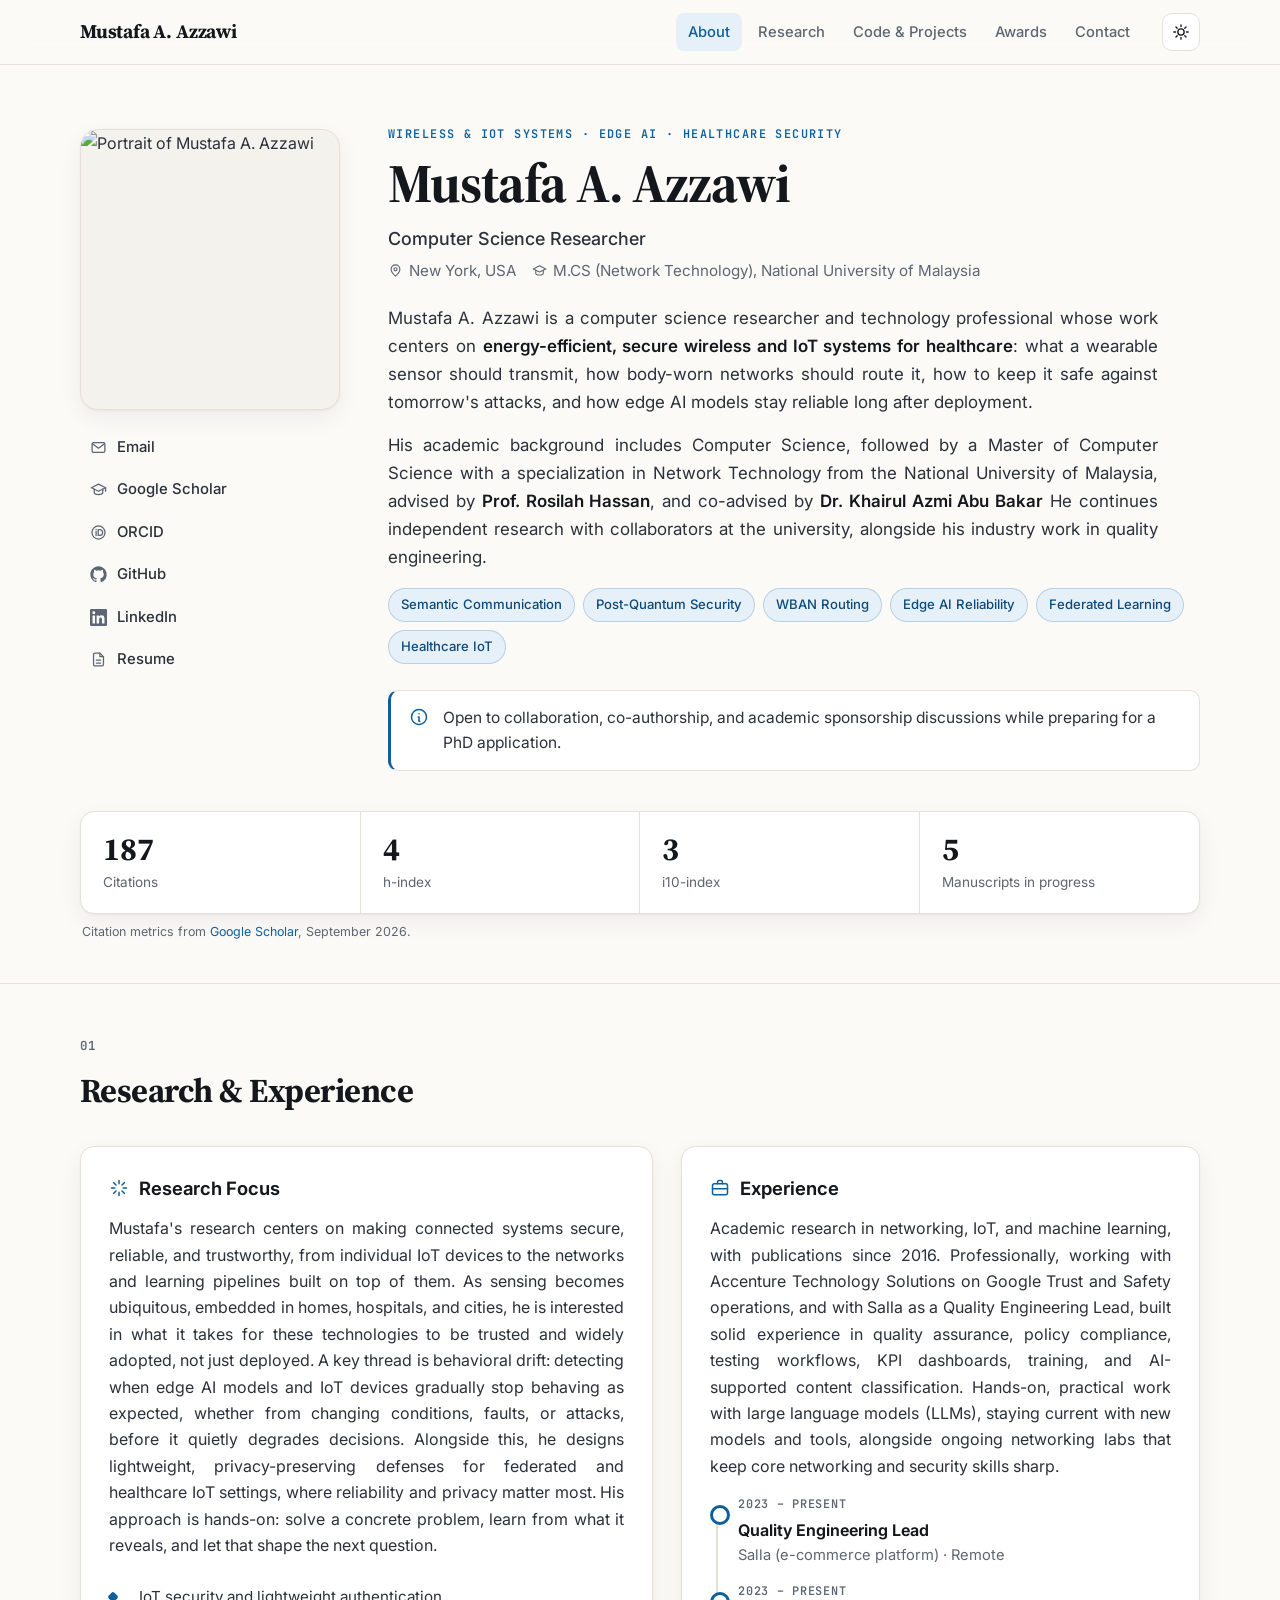
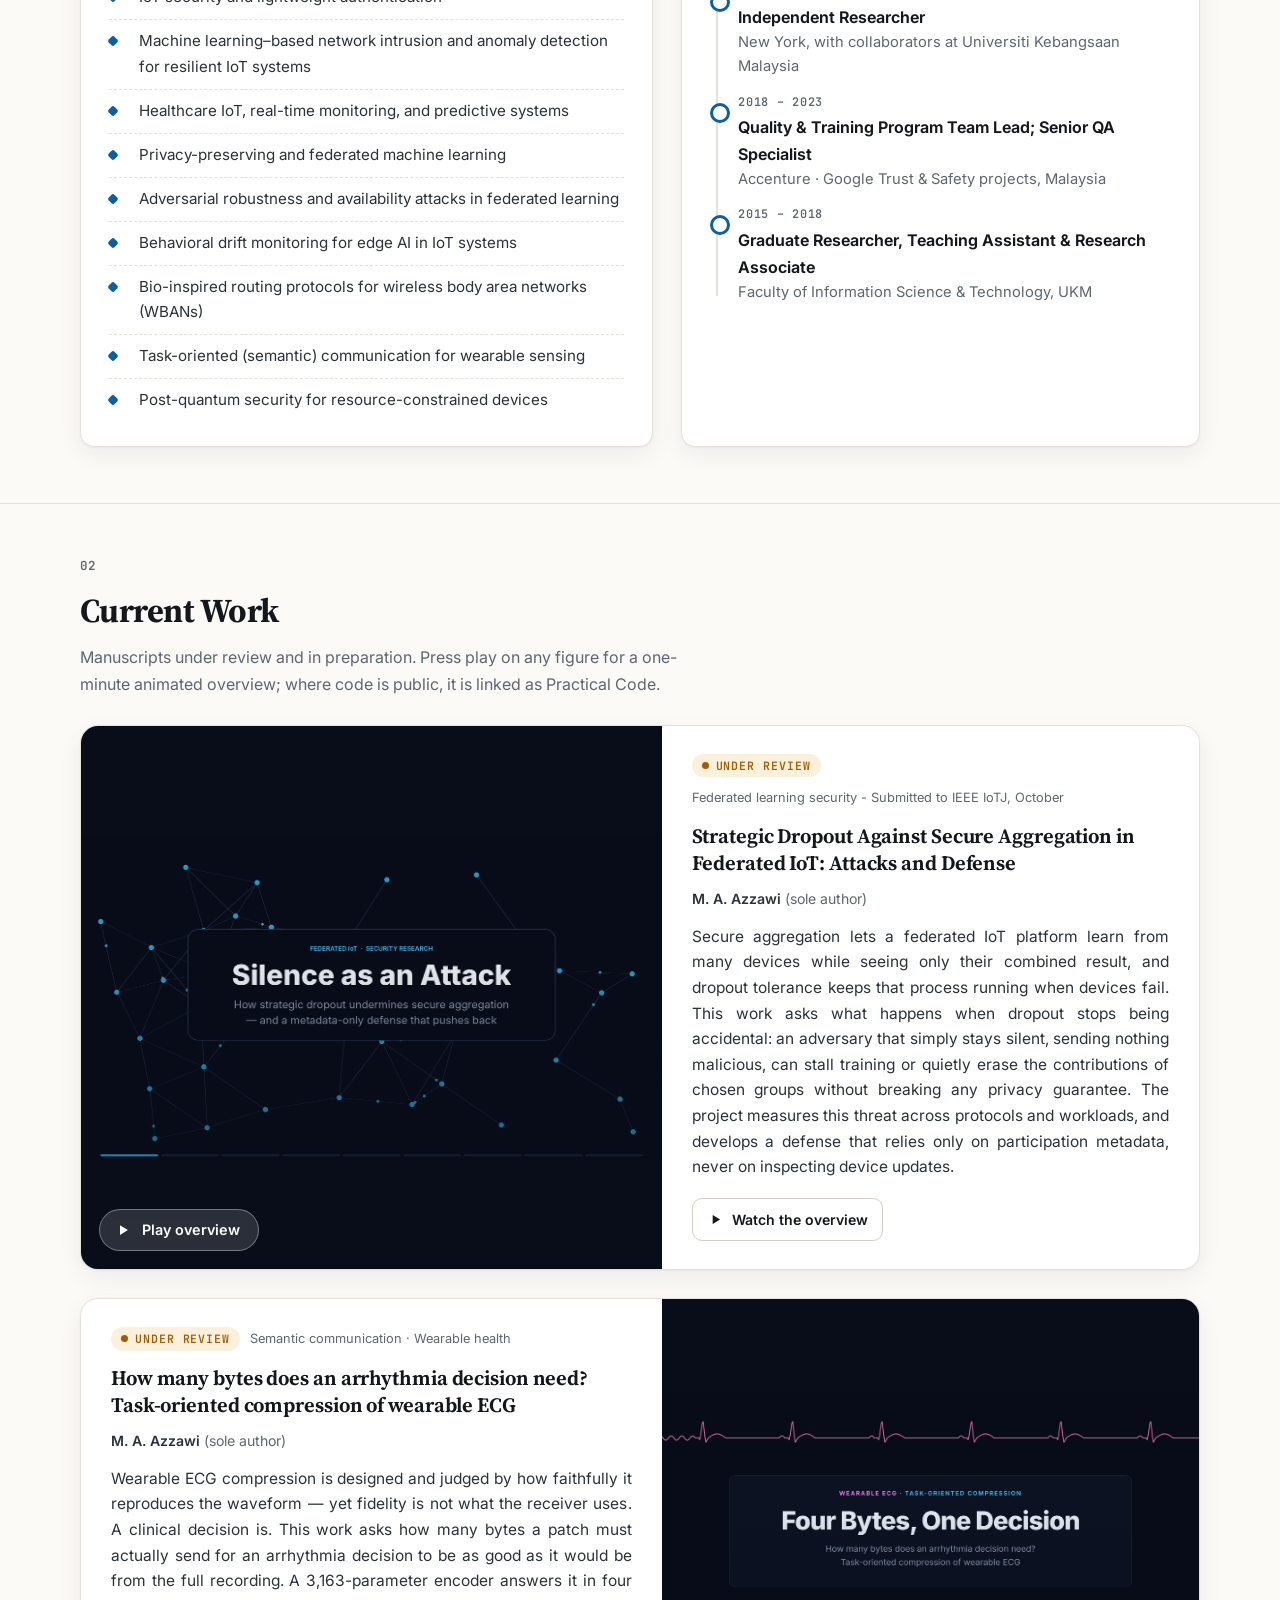
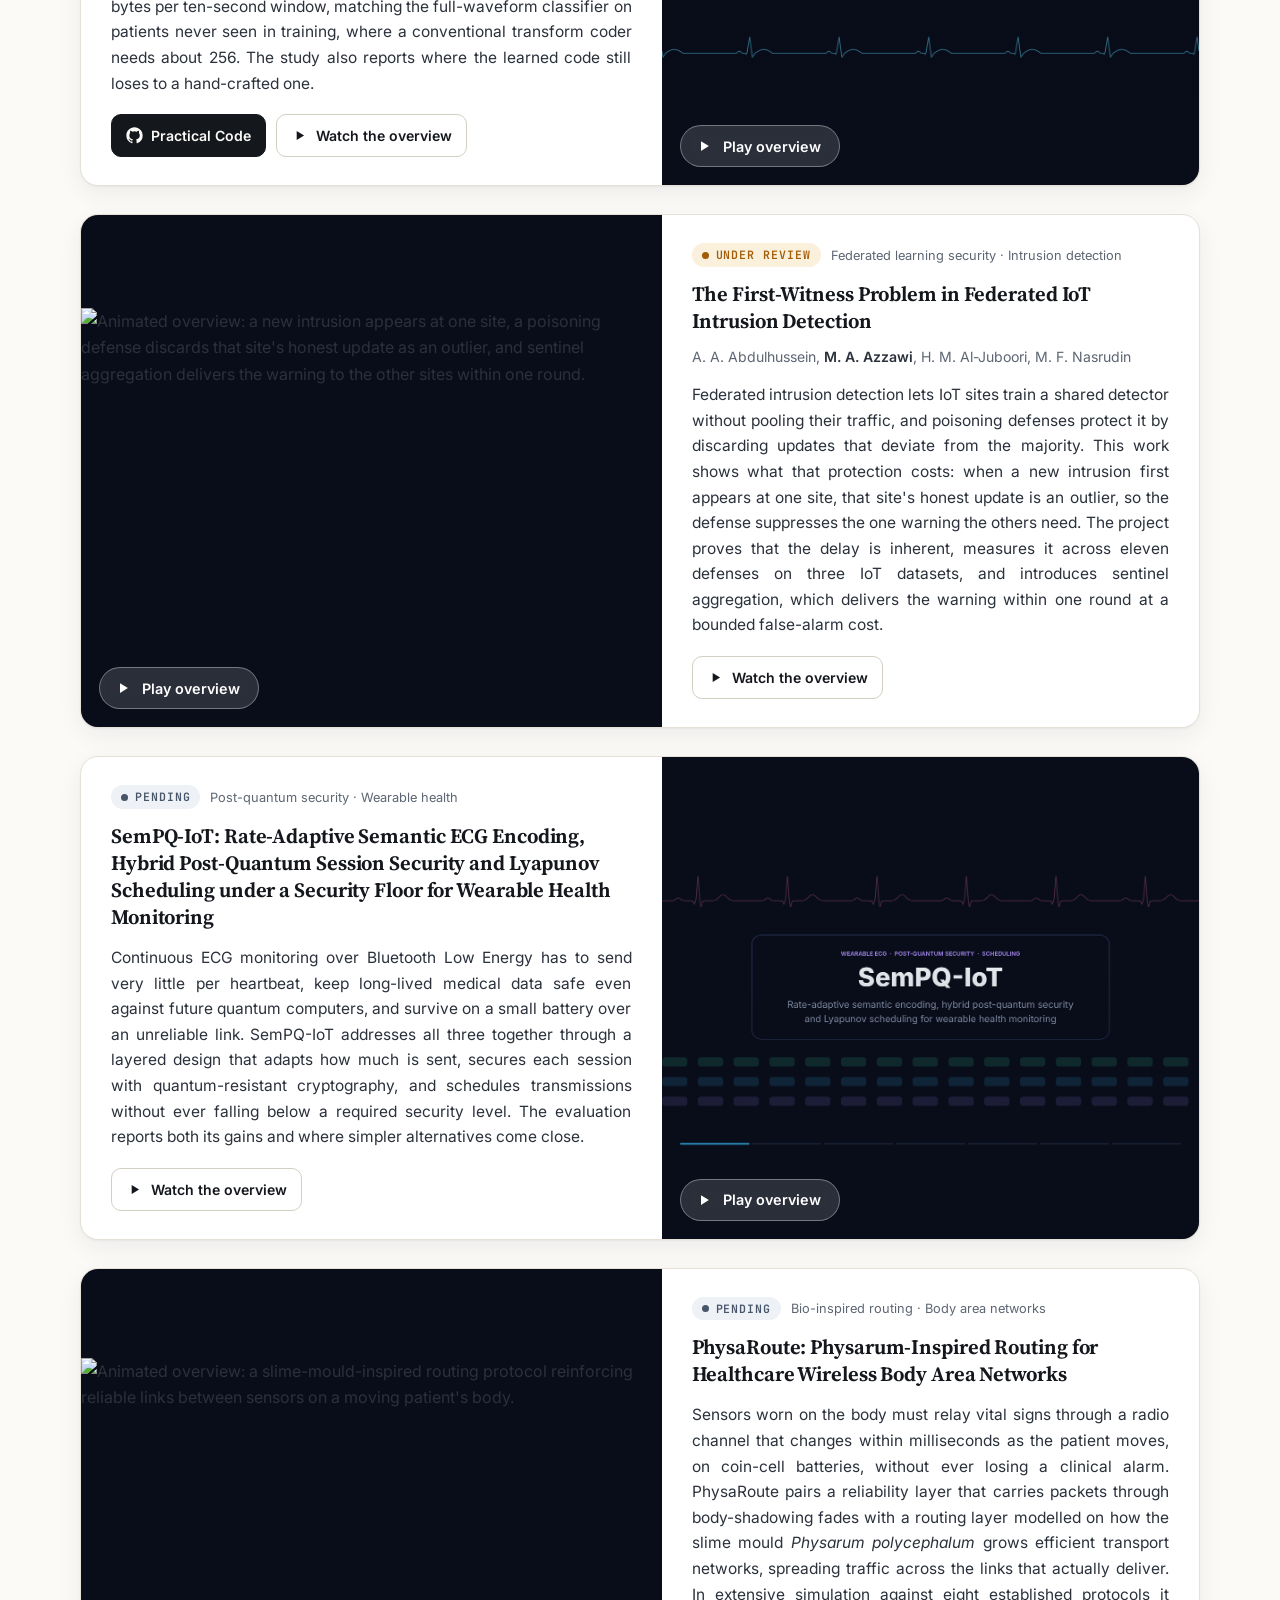
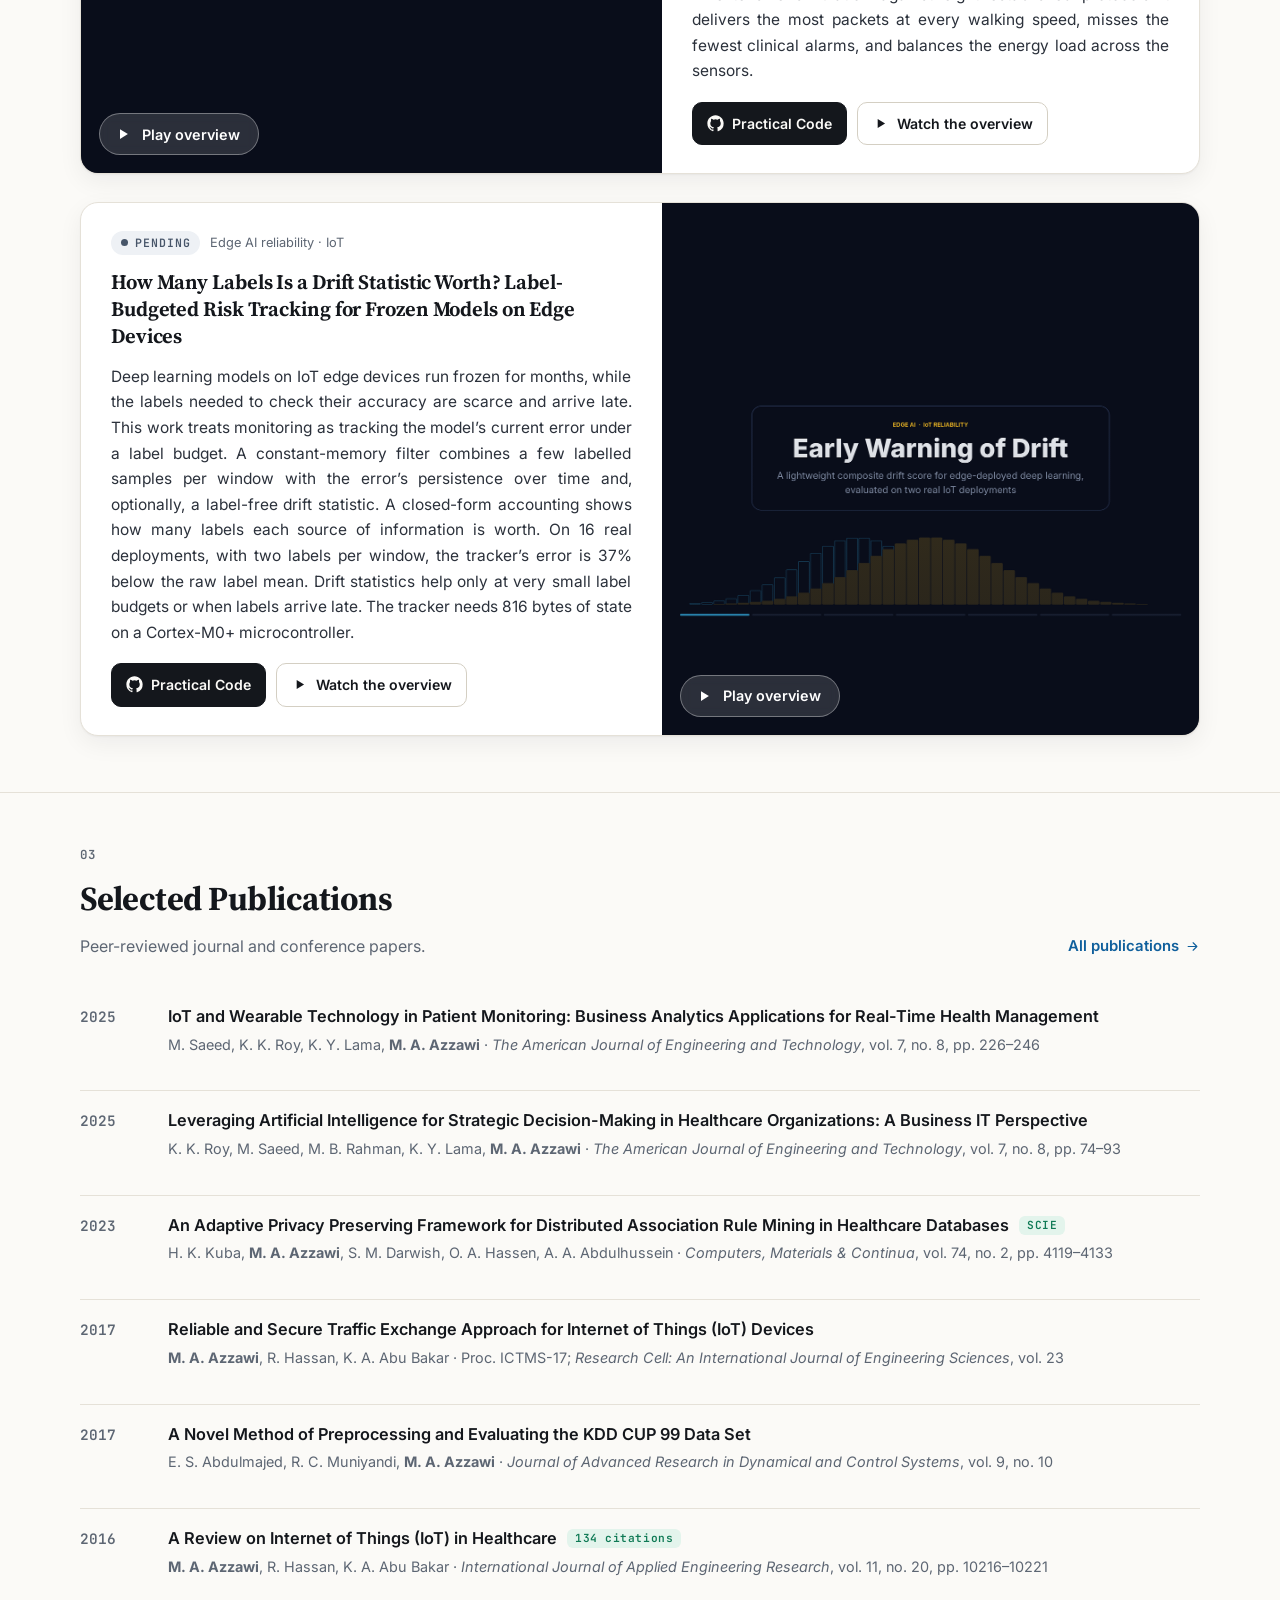
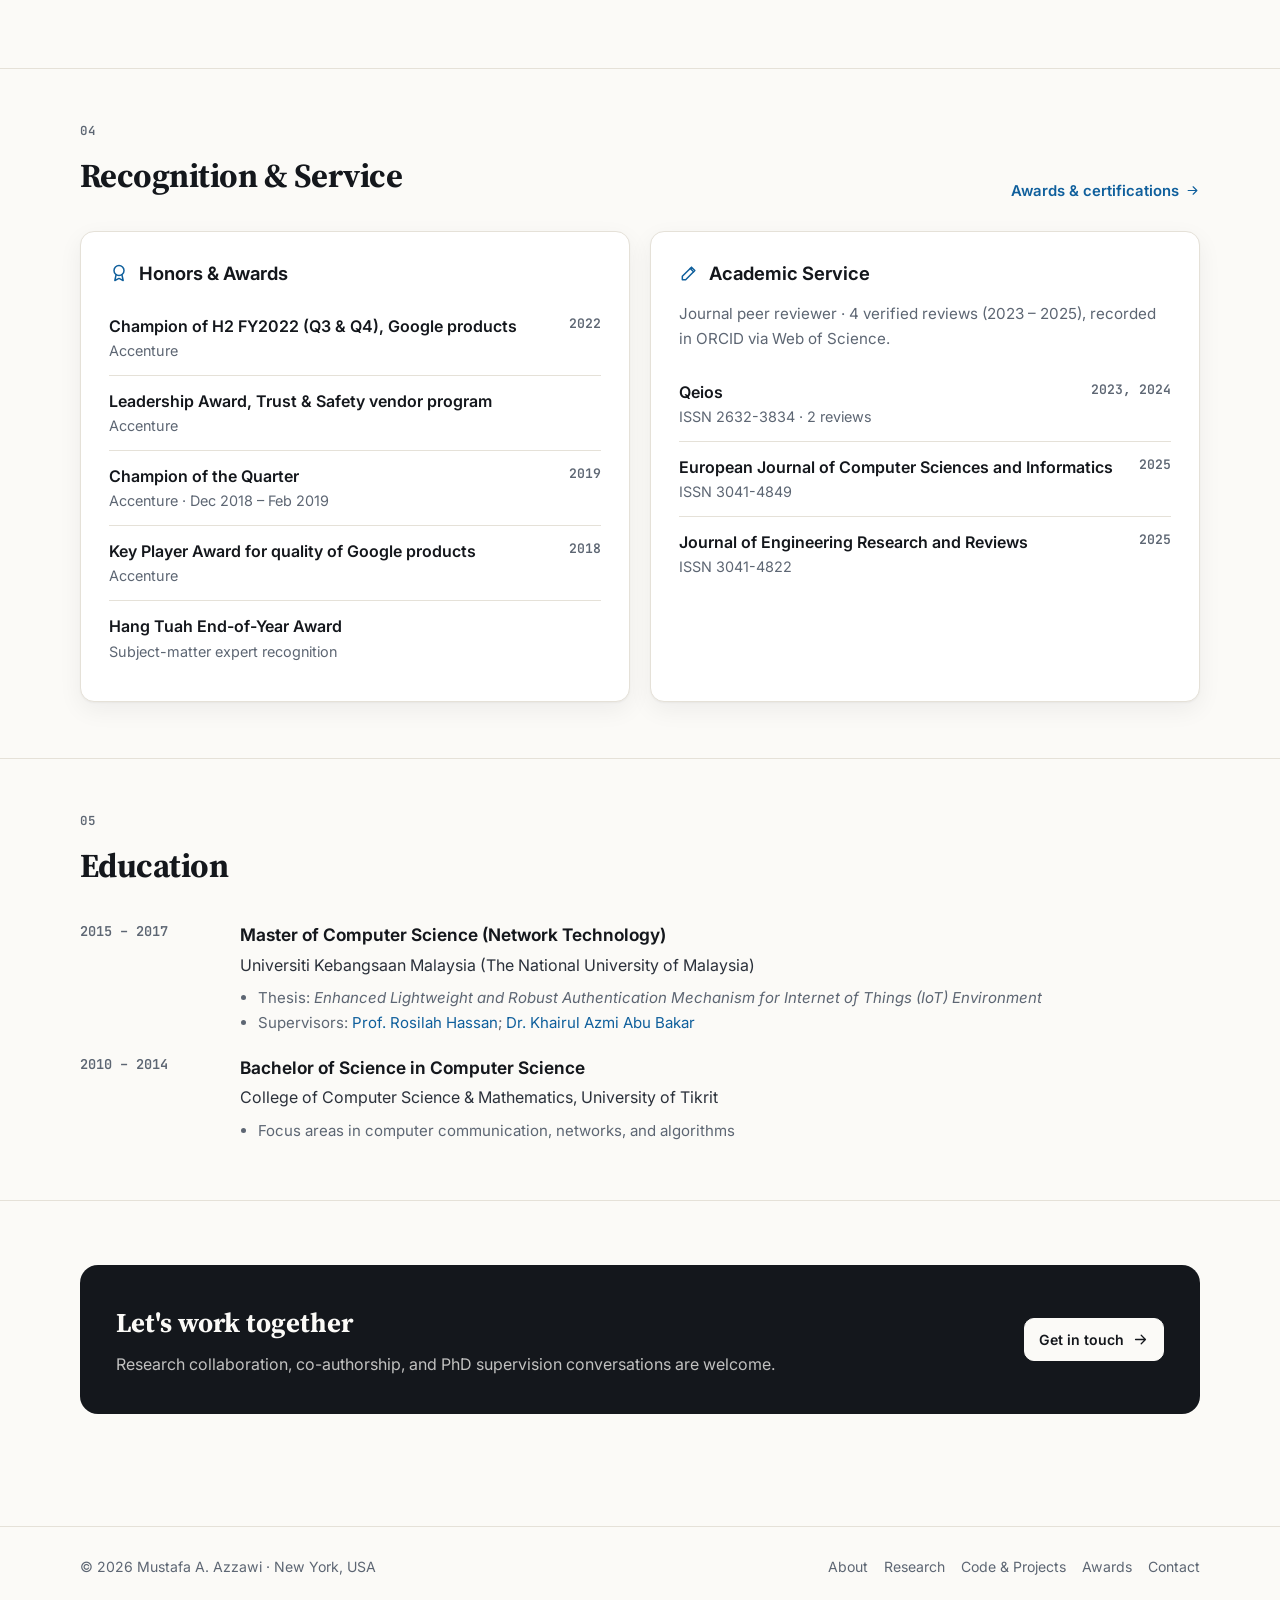
==== commit 9edd90f5: "Add First-Witness article with overview and details Added a new article section for 'The First-Witne" ====
--- a/index.html
+++ b/index.html
@@ -201,6 +201,30 @@
               </div>
             </div>
           </article>
+          <article class="work reveal" id="first-witness">
+            <div class="work-media">
+              <img src="assets/research/first-witness.png" data-gif="assets/research/first-witness.gif" width="1200" height="675"
+                   alt="Animated overview: a new intrusion appears at one site, a poisoning defense discards that site's honest update as an outlier, and sentinel aggregation delivers the warning to the other sites within one round." loading="lazy" decoding="async" />
+              <button class="play" type="button" aria-label="Play the animated overview">
+                <span><svg viewBox="0 0 24 24" fill="currentColor" aria-hidden="true"><path d="M8 5.5v13l10.5-6.5z"/></svg> Play overview</span>
+              </button>
+            </div>
+            <div class="work-body">
+              <div class="work-top">
+                <span class="status review">Under review</span>
+                <span class="work-tag">Federated learning security &middot; Intrusion detection</span>
+              </div>
+              <h3>The First-Witness Problem in Federated IoT Intrusion Detection</h3>
+              <p class="authors">A. A. Abdulhussein, <b>M. A. Azzawi</b>, H. M. Al-Juboori, M. F. Nasrudin</p>
+              <p class="summary justify">Federated intrusion detection lets IoT sites train a shared detector without pooling their traffic, and poisoning defenses protect it by discarding updates that deviate from the majority. This work shows what that protection costs: when a new intrusion first appears at one site, that site's honest update is an outlier, so the defense suppresses the one warning the others need. The project proves that the delay is inherent, measures it across eleven defenses on three IoT datasets, and introduces sentinel aggregation, which delivers the warning within one round at a bounded false-alarm cost.</p>
+              <div class="work-actions">
+                <a class="btn" href="#first-witness" onclick="this.closest('.work').querySelector('.play') && this.closest('.work').querySelector('.play').click(); return false;"><svg viewBox="0 0 24 24" fill="currentColor" aria-hidden="true"><path d="M8 5.5v13l10.5-6.5z"/></svg> Watch the overview</a>
+              </div>
+            </div>
+          </article>
+
+
+            
           <article class="work reveal" id="sempq-iot">
             <div class="work-media">
               <img src="assets/research/sempq-iot.png" data-gif="assets/research/sempq-iot.gif" width="1200" height="675"
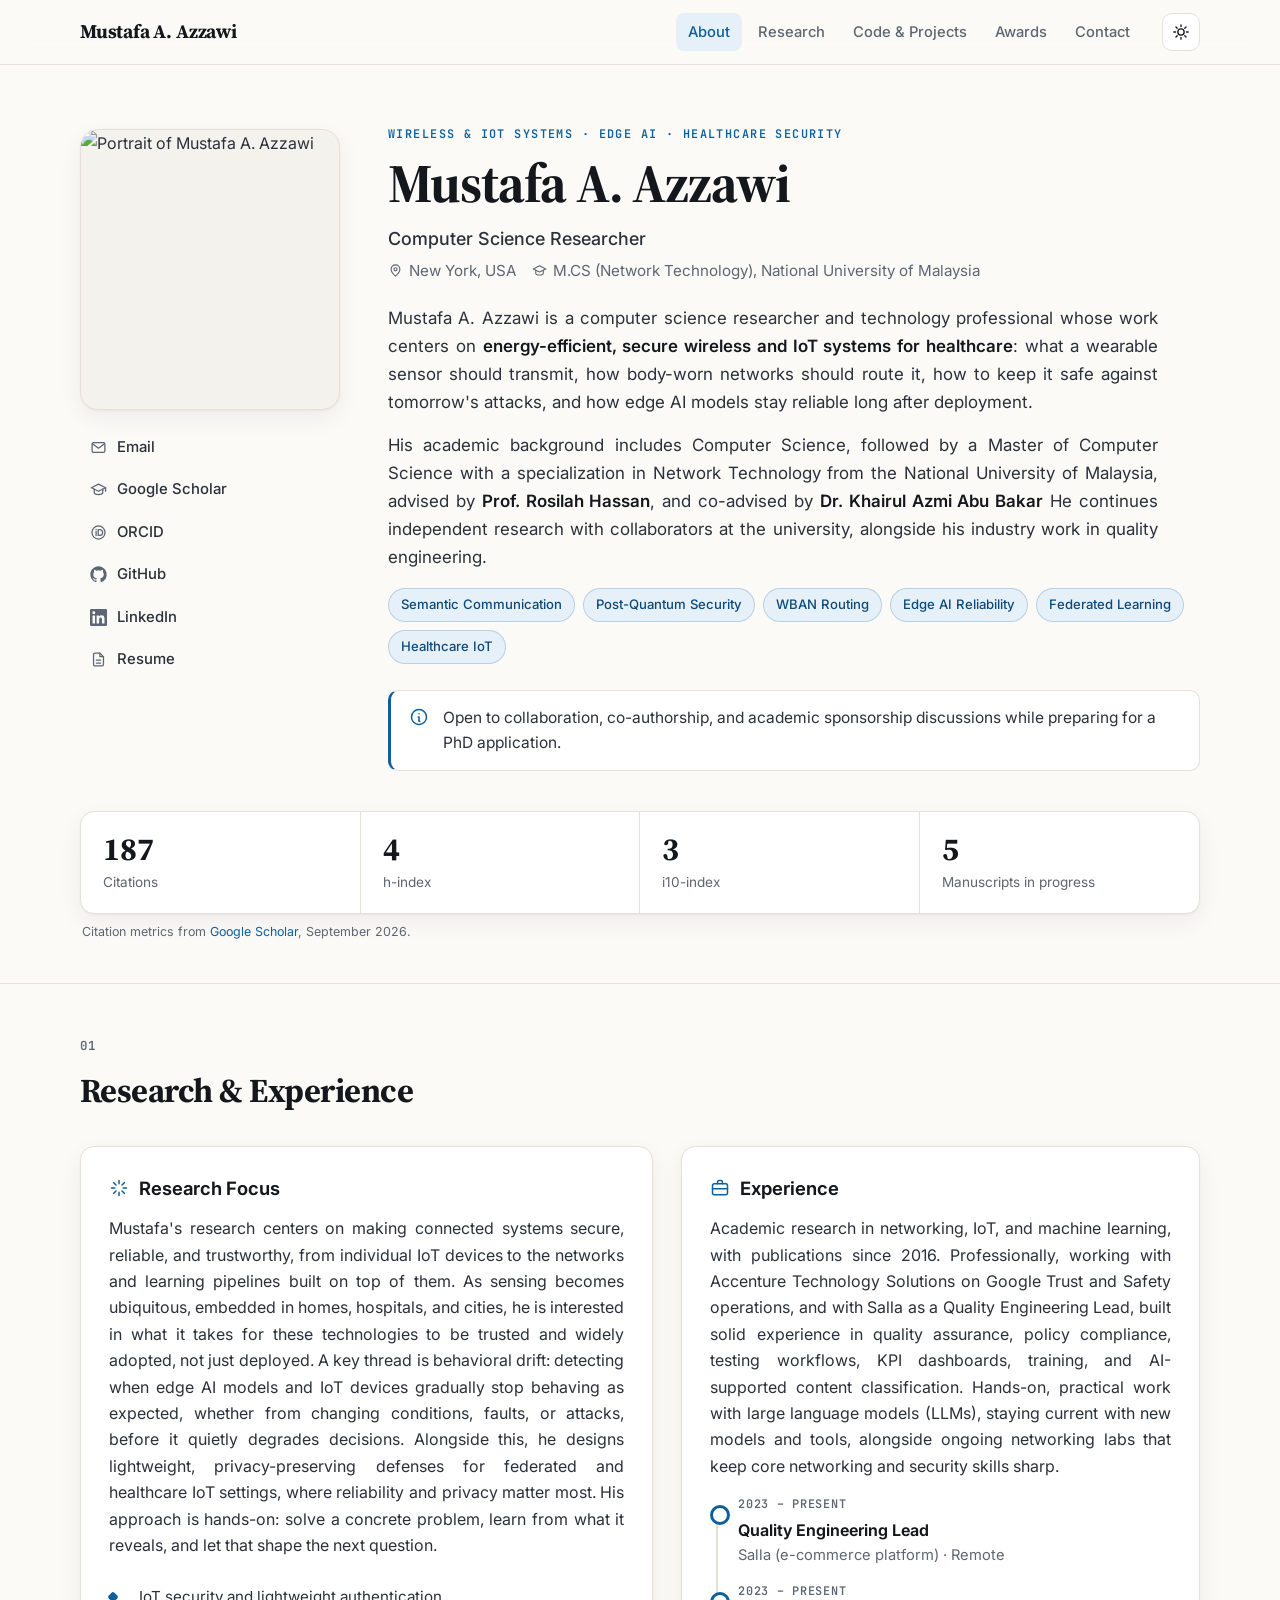
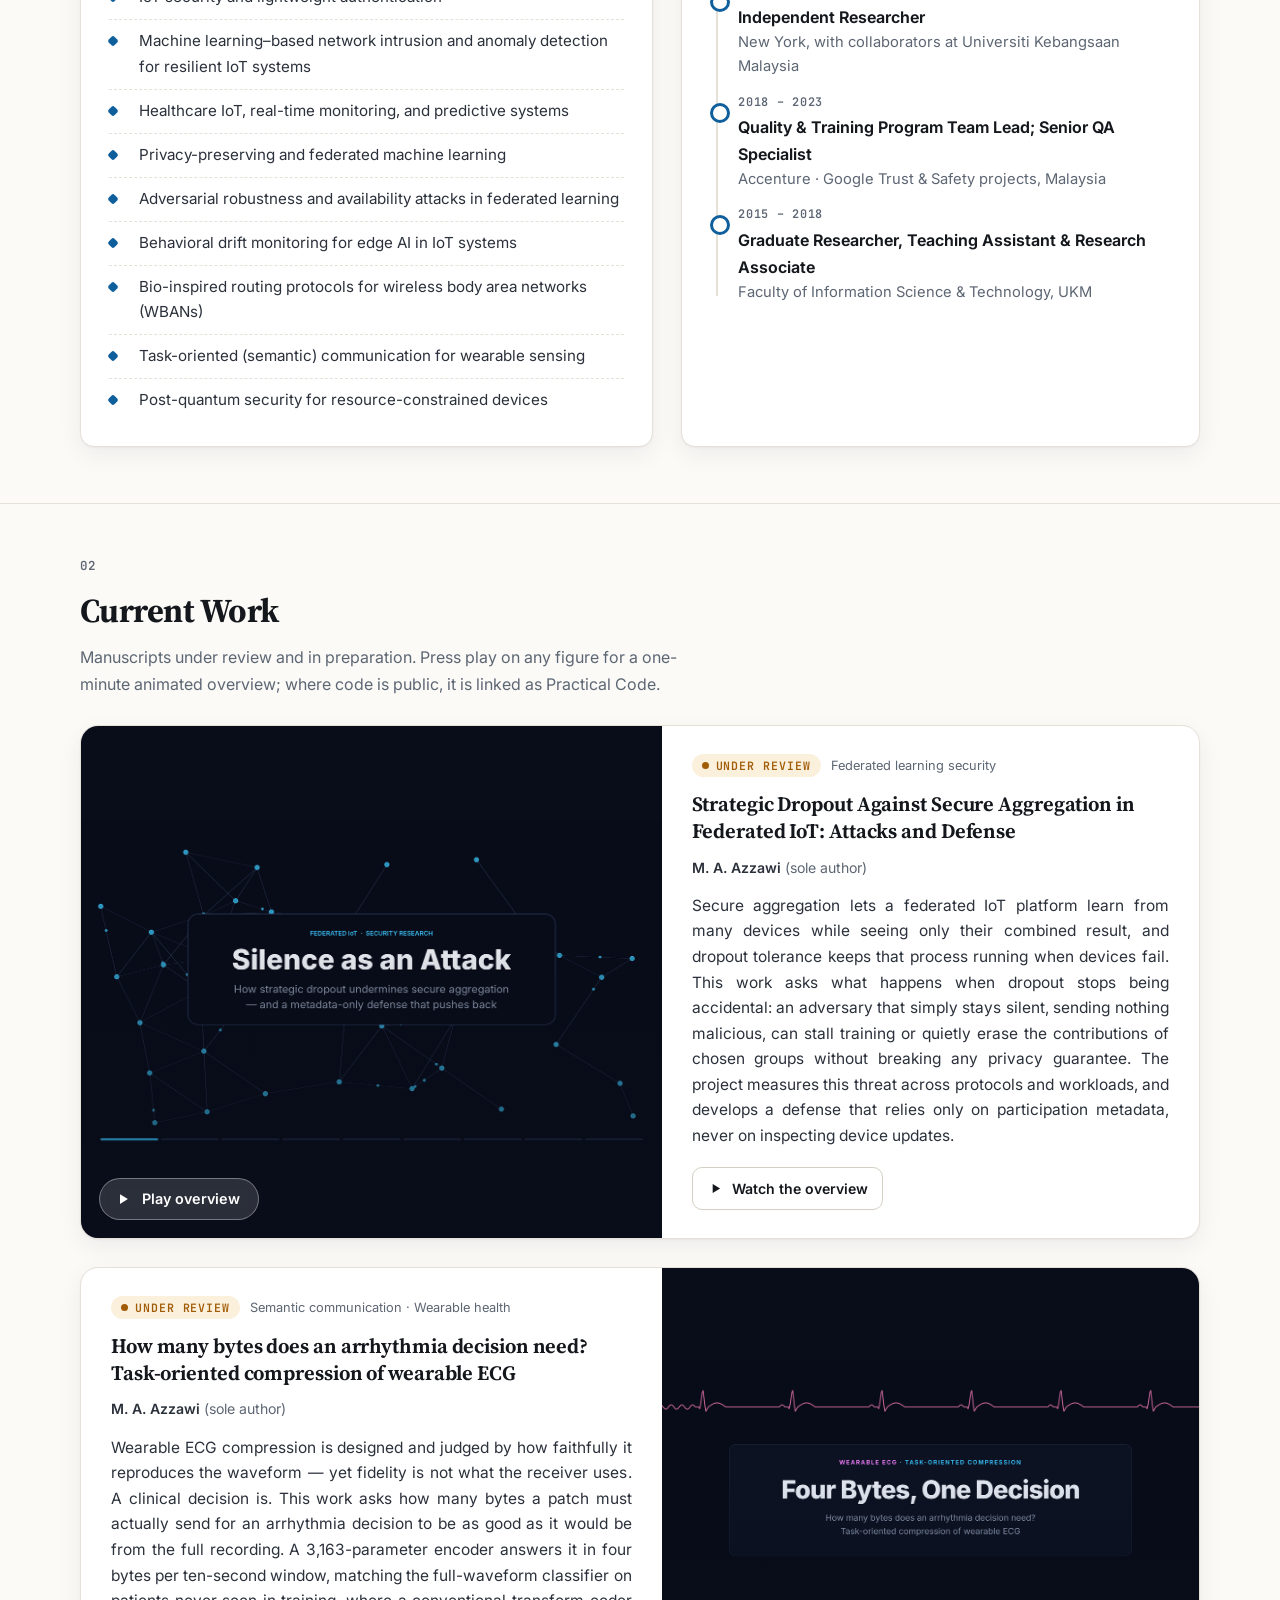
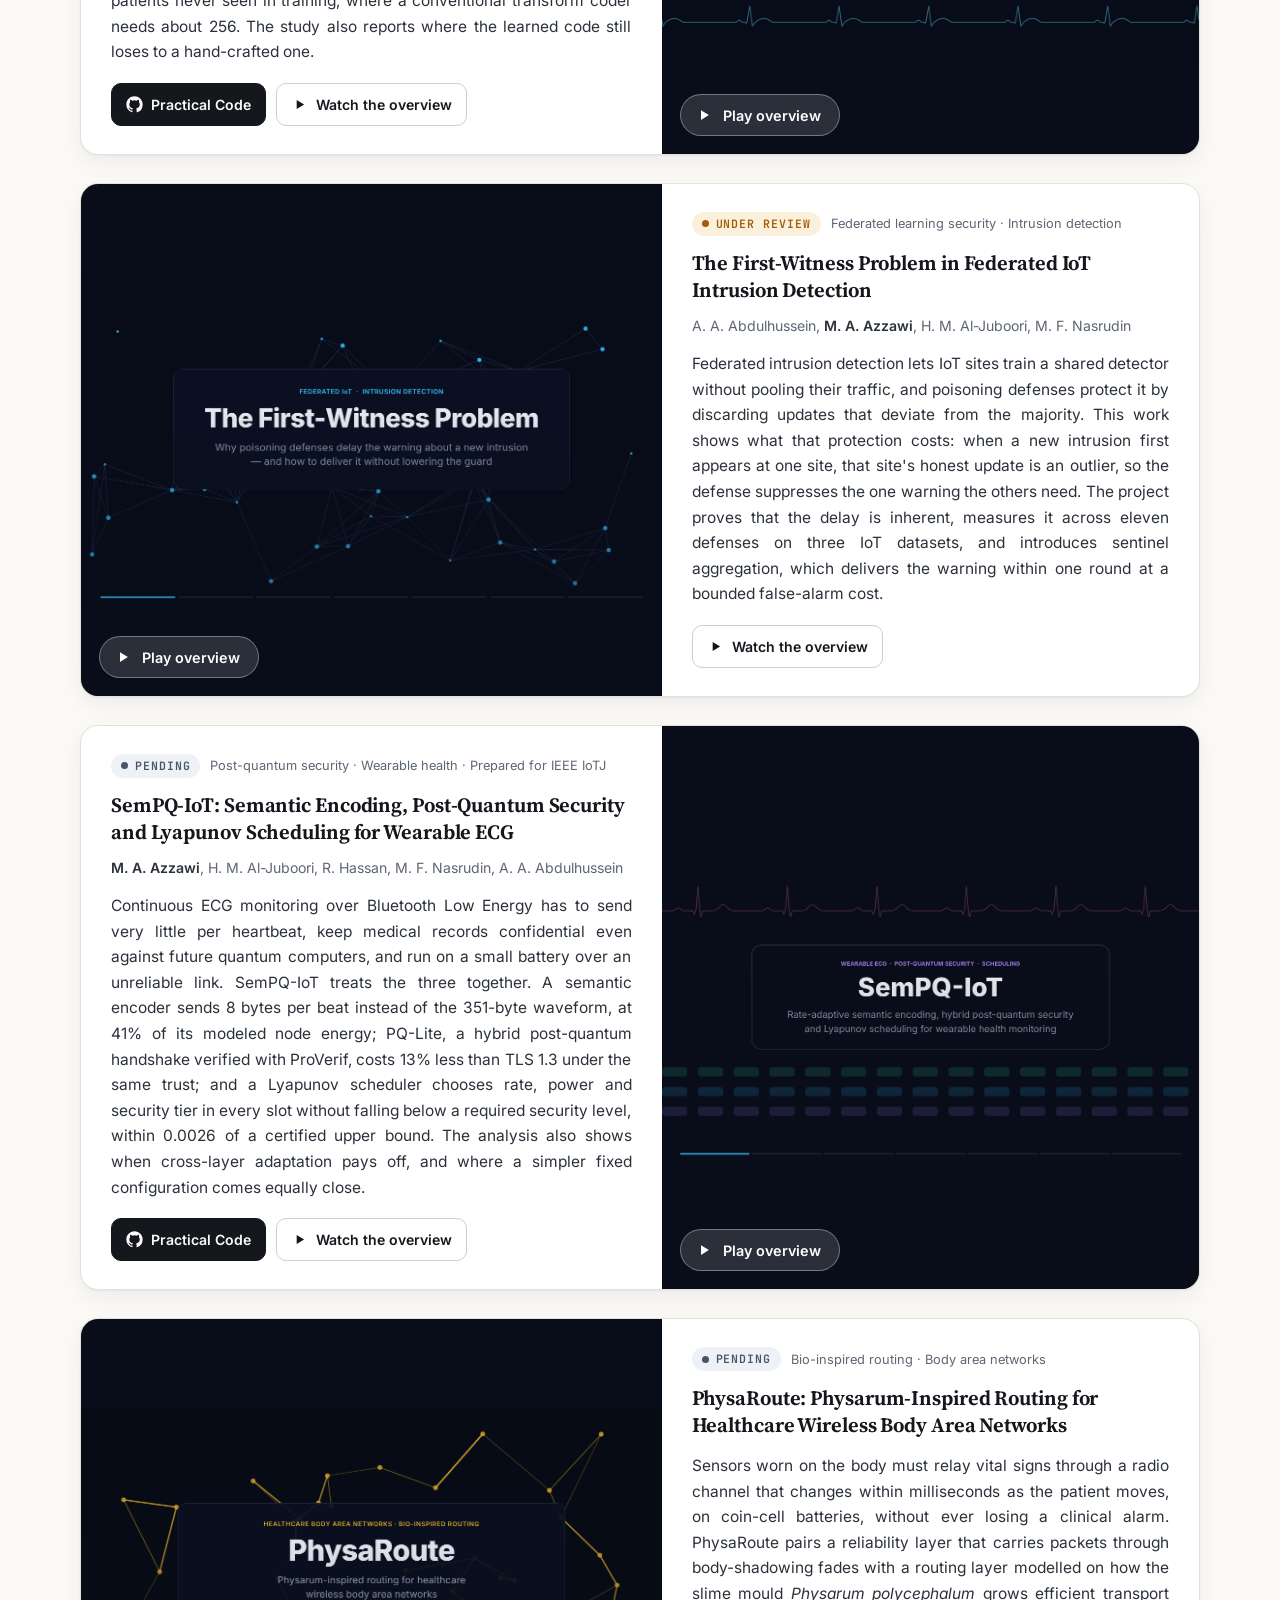
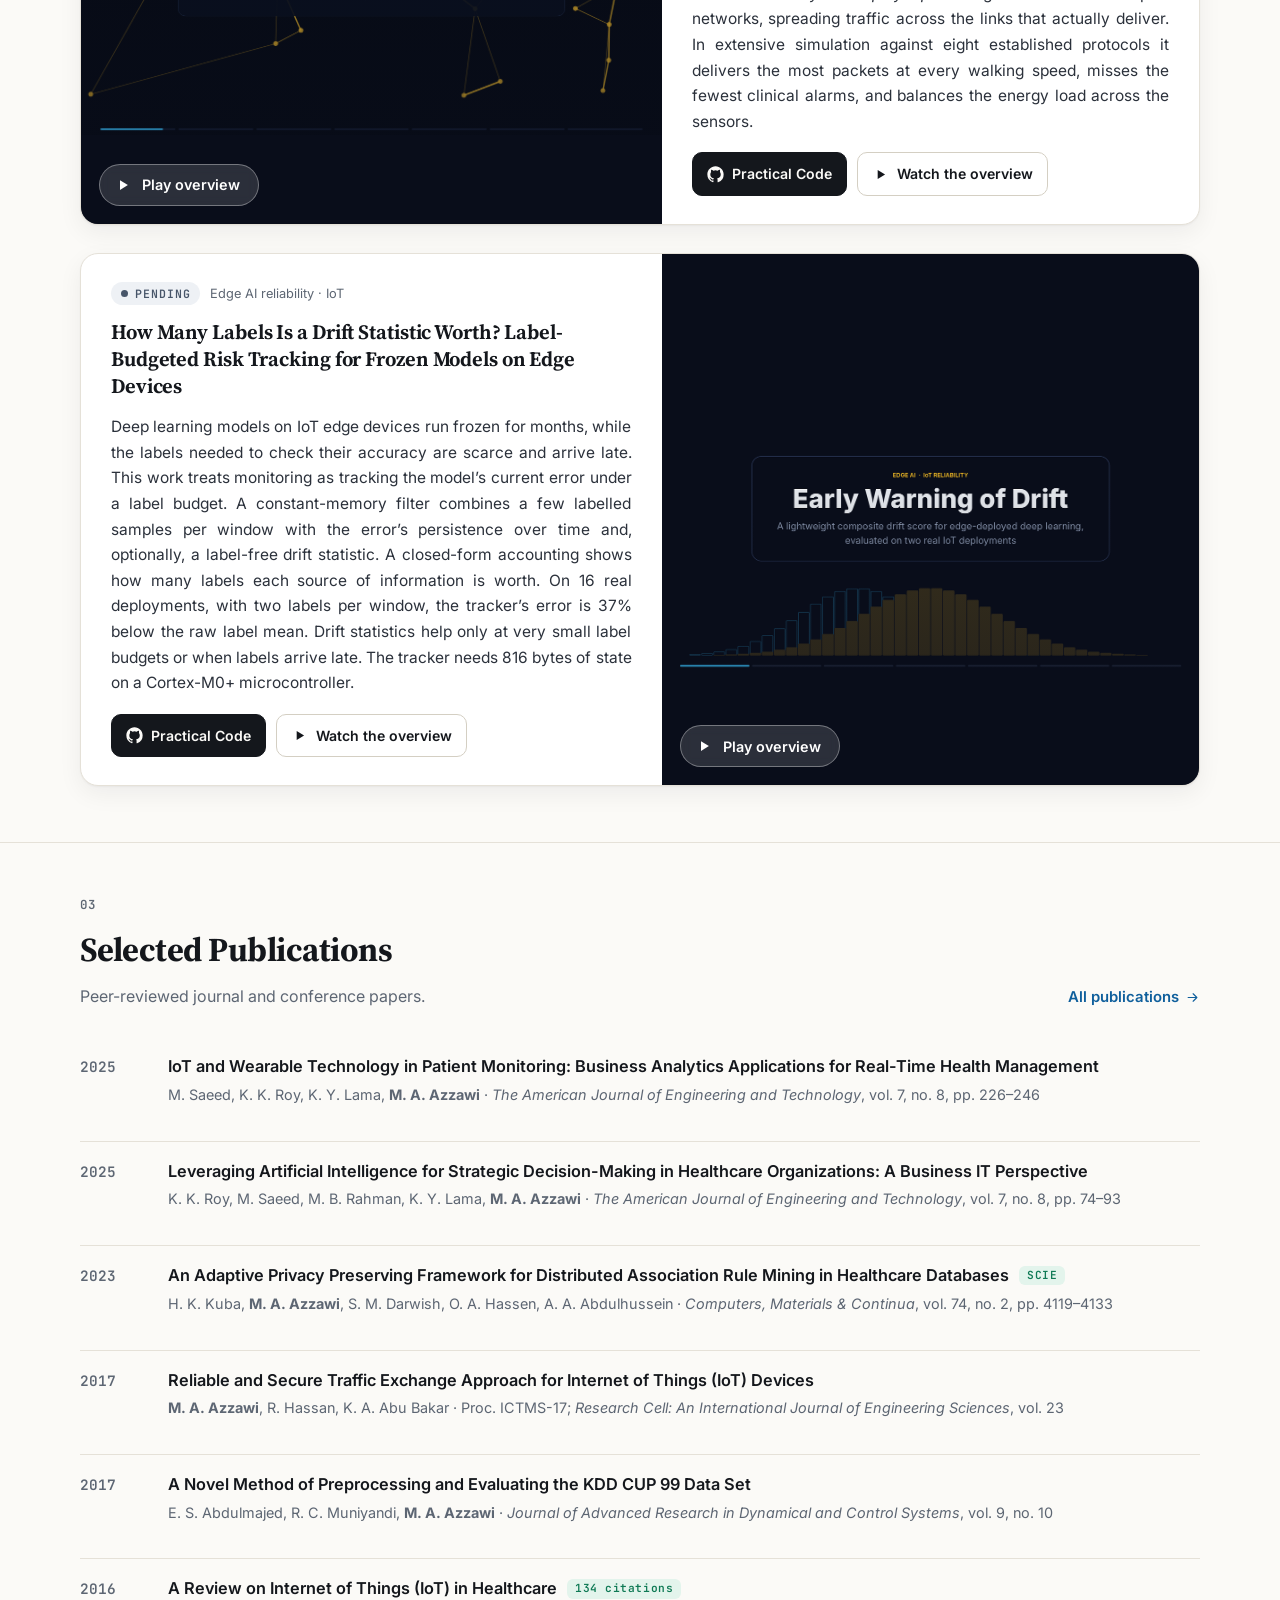
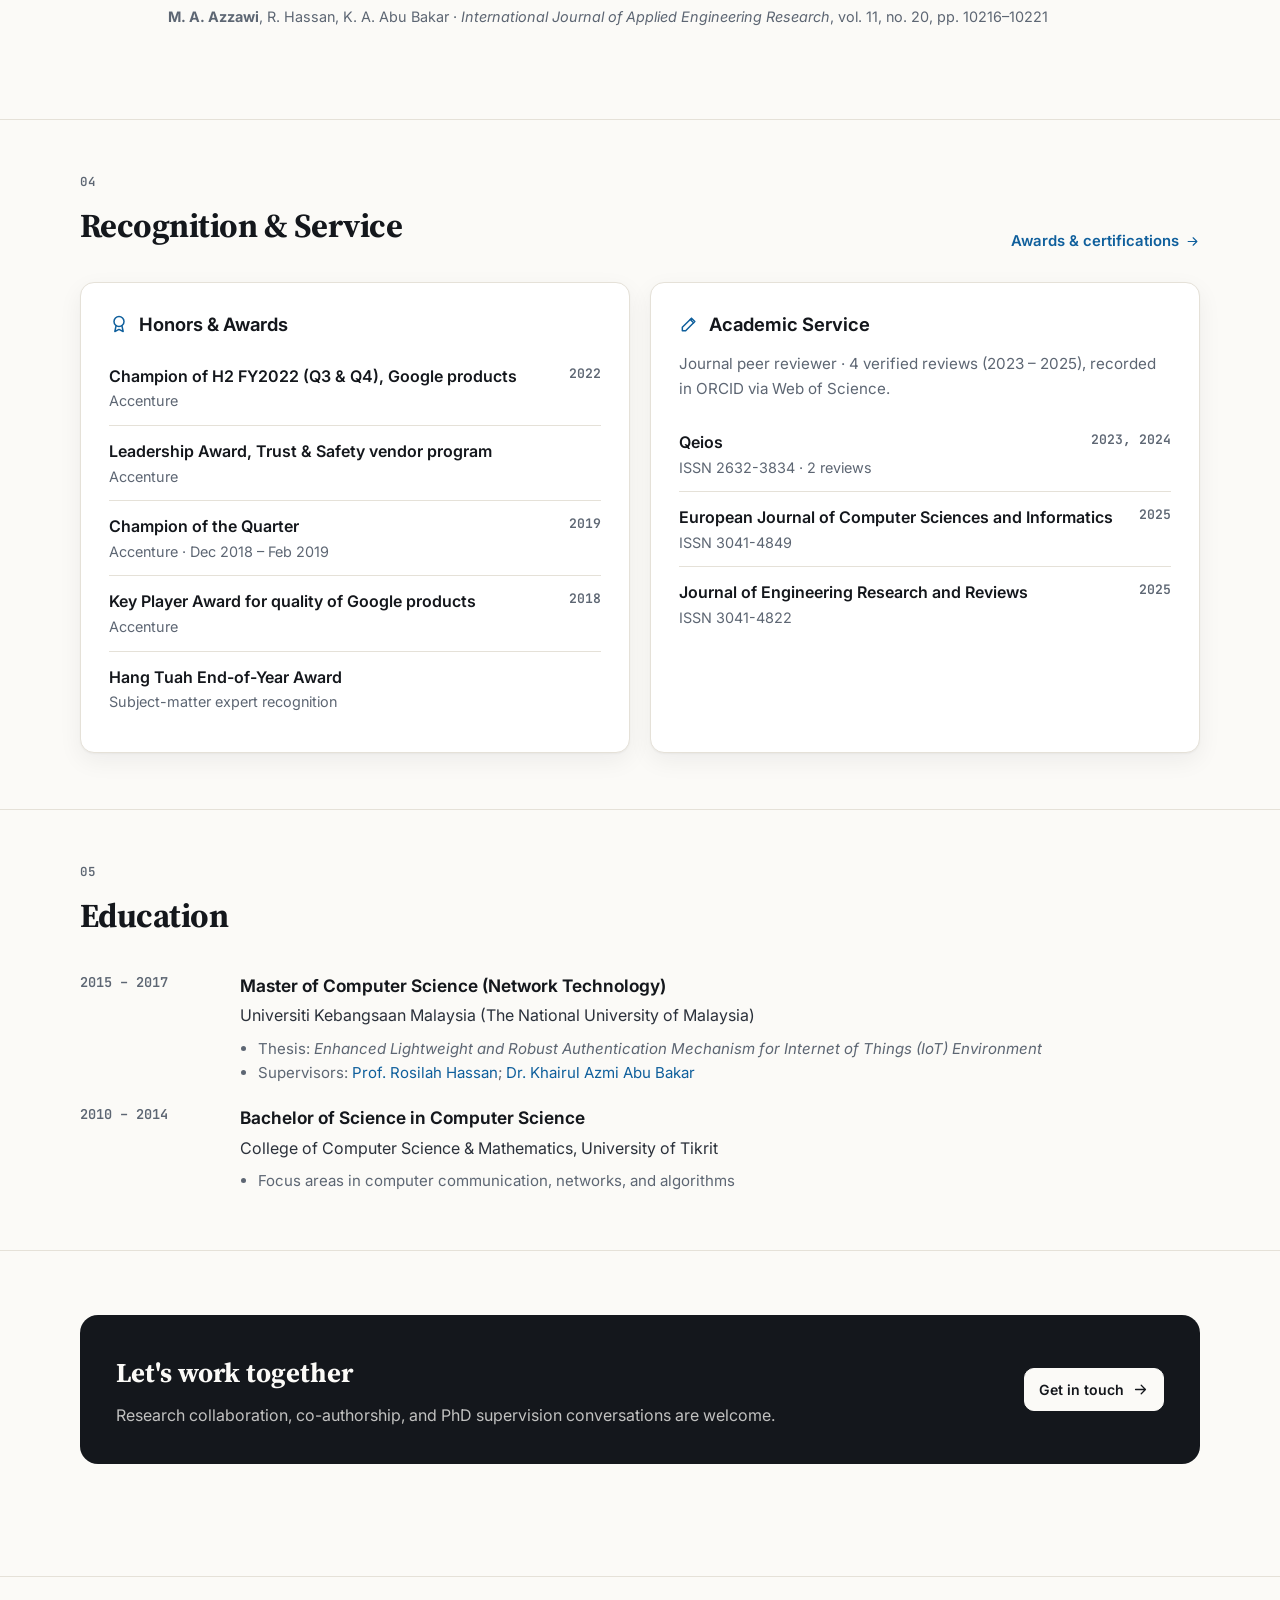
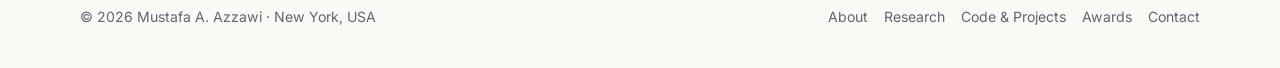
==== commit 16431d6a: "Refine work tags and article summaries in index.html Updated work tags and descriptions for clarity " ====
--- a/index.html
+++ b/index.html
@@ -169,7 +169,7 @@
             <div class="work-body">
               <div class="work-top">
                 <span class="status review">Under review</span>
-                <span class="work-tag">Federated learning security - Submitted to IEEE IoTJ, October</span>
+                <span class="work-tag">Federated learning security</span>
               </div>
               <h3>Strategic Dropout Against Secure Aggregation in Federated IoT: Attacks and Defense</h3>
               <p class="authors"><b>M. A. Azzawi</b> (sole author)</p>
@@ -224,11 +224,10 @@
           </article>
 
 
-            
           <article class="work reveal" id="sempq-iot">
             <div class="work-media">
               <img src="assets/research/sempq-iot.png" data-gif="assets/research/sempq-iot.gif" width="1200" height="675"
-                   alt="Animated overview: a three-layer design for wearable ECG combining compact encoding, quantum-resistant session security and a scheduler that respects a security floor." loading="lazy" decoding="async" />
+                   alt="Animated overview: a wearable ECG node sends 8 bytes per heartbeat, protects each session with a hybrid post-quantum handshake, and a scheduler chooses rate, power and security tier without falling below a security floor." loading="lazy" decoding="async" />
               <button class="play" type="button" aria-label="Play the animated overview">
                 <span><svg viewBox="0 0 24 24" fill="currentColor" aria-hidden="true"><path d="M8 5.5v13l10.5-6.5z"/></svg> Play overview</span>
               </button>
@@ -236,11 +235,13 @@
             <div class="work-body">
               <div class="work-top">
                 <span class="status pending">Pending</span>
-                <span class="work-tag">Post-quantum security &middot; Wearable health</span>
-              </div>
-              <h3>SemPQ-IoT: Rate-Adaptive Semantic ECG Encoding, Hybrid Post-Quantum Session Security and Lyapunov Scheduling under a Security Floor for Wearable Health Monitoring</h3>
-              <p class="summary justify">Continuous ECG monitoring over Bluetooth Low Energy has to send very little per heartbeat, keep long-lived medical data safe even against future quantum computers, and survive on a small battery over an unreliable link. SemPQ-IoT addresses all three together through a layered design that adapts how much is sent, secures each session with quantum-resistant cryptography, and schedules transmissions without ever falling below a required security level. The evaluation reports both its gains and where simpler alternatives come close.</p>
-              <div class="work-actions">
+                <span class="work-tag">Post-quantum security &middot; Wearable health &middot; Prepared for IEEE IoTJ</span>
+              </div>
+              <h3>SemPQ-IoT: Semantic Encoding, Post-Quantum Security and Lyapunov Scheduling for Wearable ECG</h3>
+              <p class="authors"><b>M. A. Azzawi</b>, H. M. Al-Juboori, R. Hassan, M. F. Nasrudin, A. A. Abdulhussein</p>
+              <p class="summary justify">Continuous ECG monitoring over Bluetooth Low Energy has to send very little per heartbeat, keep medical records confidential even against future quantum computers, and run on a small battery over an unreliable link. SemPQ-IoT treats the three together. A semantic encoder sends 8 bytes per beat instead of the 351-byte waveform, at 41% of its modeled node energy; PQ-Lite, a hybrid post-quantum handshake verified with ProVerif, costs 13% less than TLS&nbsp;1.3 under the same trust; and a Lyapunov scheduler chooses rate, power and security tier in every slot without falling below a required security level, within 0.0026 of a certified upper bound. The analysis also shows when cross-layer adaptation pays off, and where a simpler fixed configuration comes equally close.</p>
+              <div class="work-actions">
+                <a class="btn primary" href="https://github.com/azzawi91/SemPQ-IoT" target="_blank" rel="noopener"><svg viewBox="0 0 24 24" fill="currentColor" aria-hidden="true"><path d="M12 .5C5.65.5.5 5.65.5 12a11.5 11.5 0 0 0 7.86 10.92c.58.1.79-.25.79-.56v-2c-3.2.7-3.87-1.37-3.87-1.37-.53-1.33-1.28-1.69-1.28-1.69-1.05-.72.08-.7.08-.7 1.16.08 1.77 1.19 1.77 1.19 1.03 1.77 2.7 1.26 3.36.96.1-.75.4-1.26.73-1.55-2.55-.29-5.24-1.28-5.24-5.69 0-1.26.45-2.29 1.19-3.1-.12-.29-.52-1.46.11-3.05 0 0 .97-.31 3.17 1.18a11 11 0 0 1 5.77 0c2.2-1.49 3.17-1.18 3.17-1.18.63 1.59.23 2.76.11 3.05.74.81 1.19 1.84 1.19 3.1 0 4.42-2.7 5.4-5.26 5.68.41.36.78 1.06.78 2.14v3.17c0 .31.21.67.8.56A11.5 11.5 0 0 0 23.5 12C23.5 5.65 18.35.5 12 .5z"/></svg> Practical Code</a>
                 <a class="btn" href="#sempq-iot" onclick="this.closest('.work').querySelector('.play') && this.closest('.work').querySelector('.play').click(); return false;"><svg viewBox="0 0 24 24" fill="currentColor" aria-hidden="true"><path d="M8 5.5v13l10.5-6.5z"/></svg> Watch the overview</a>
               </div>
             </div>
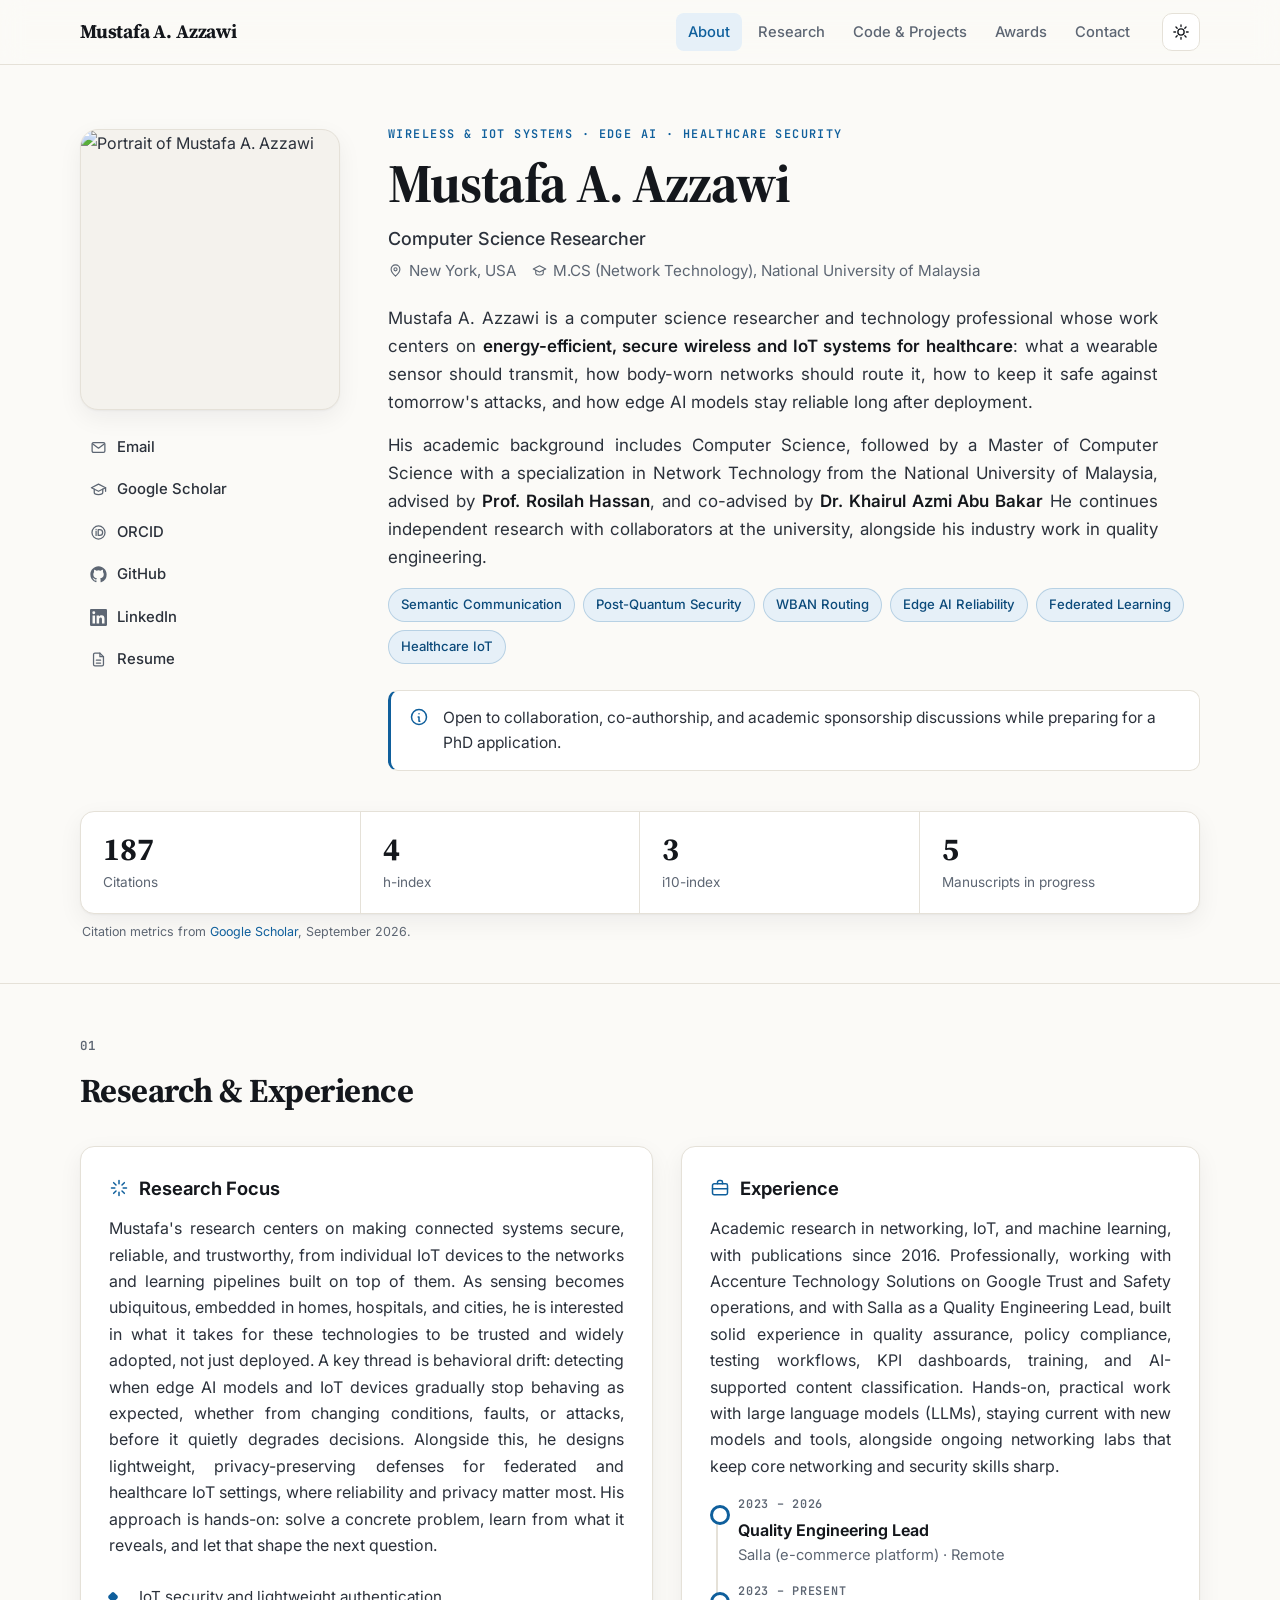
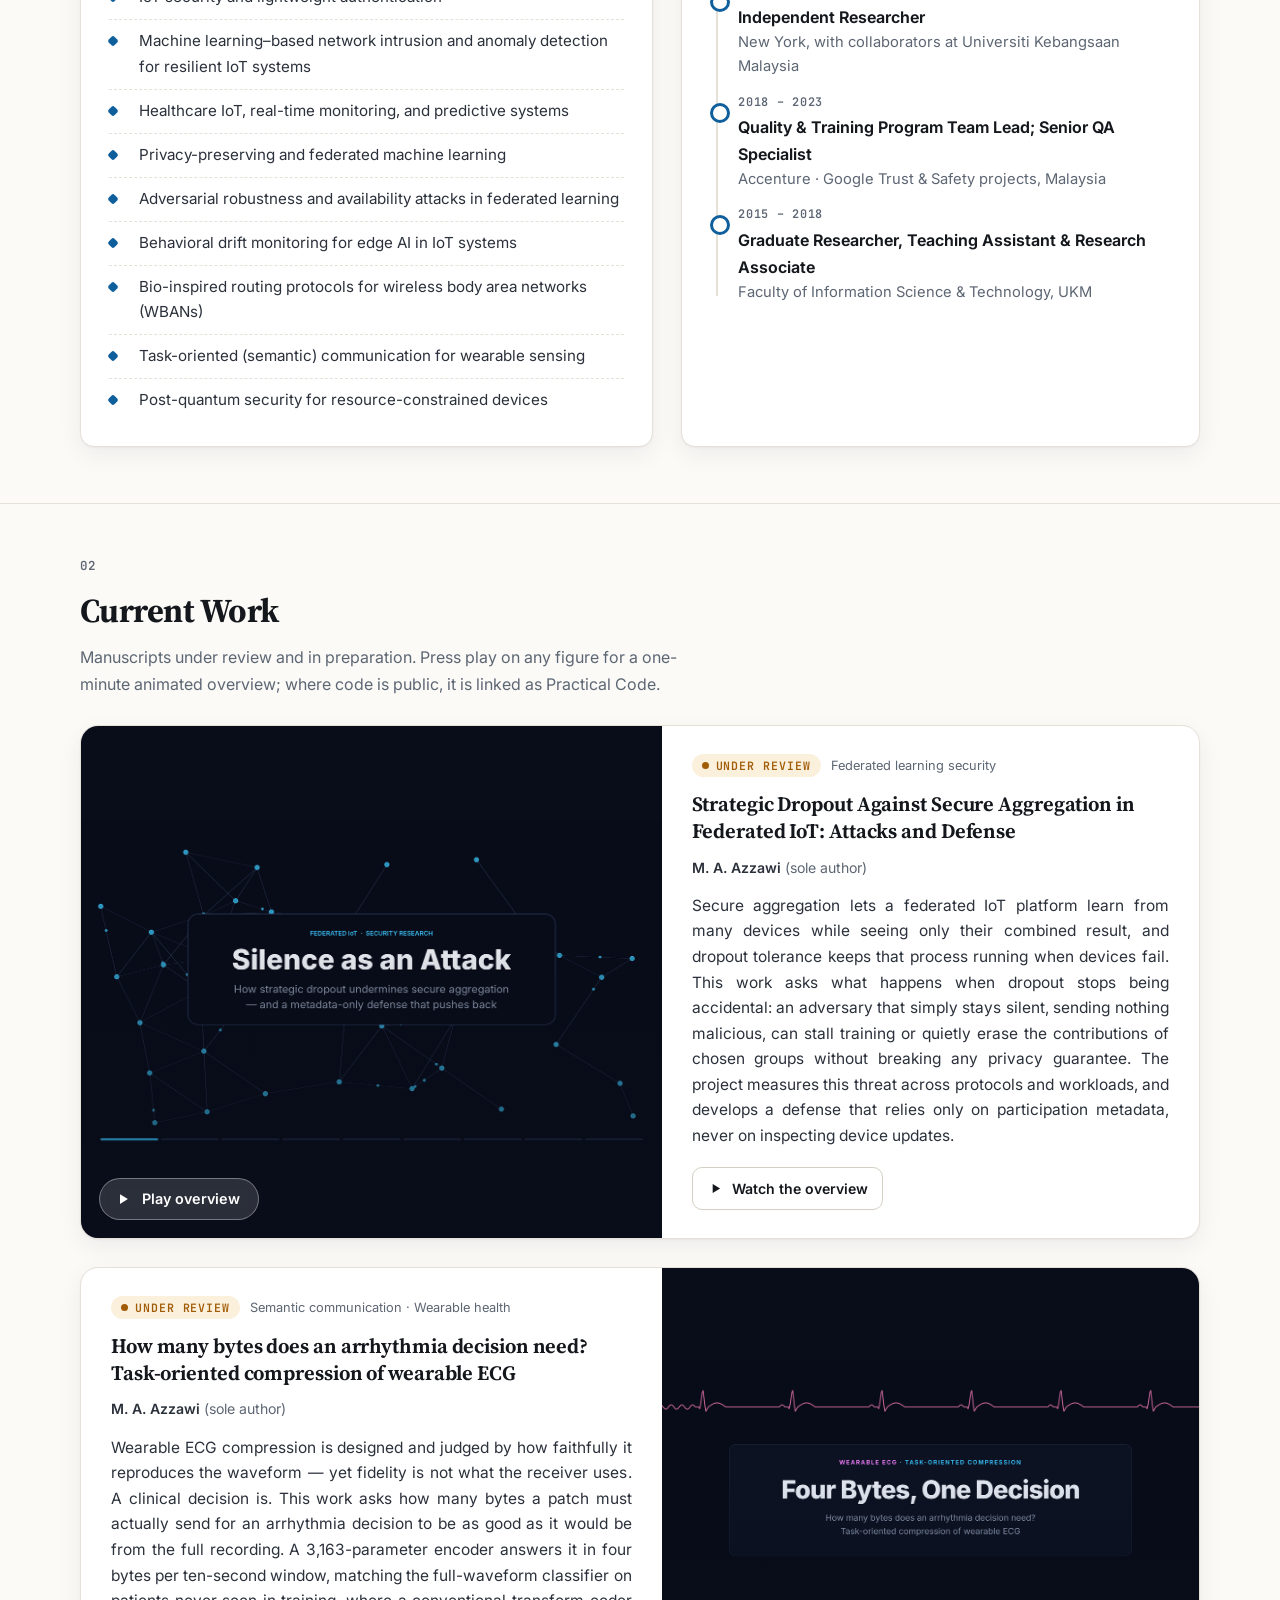
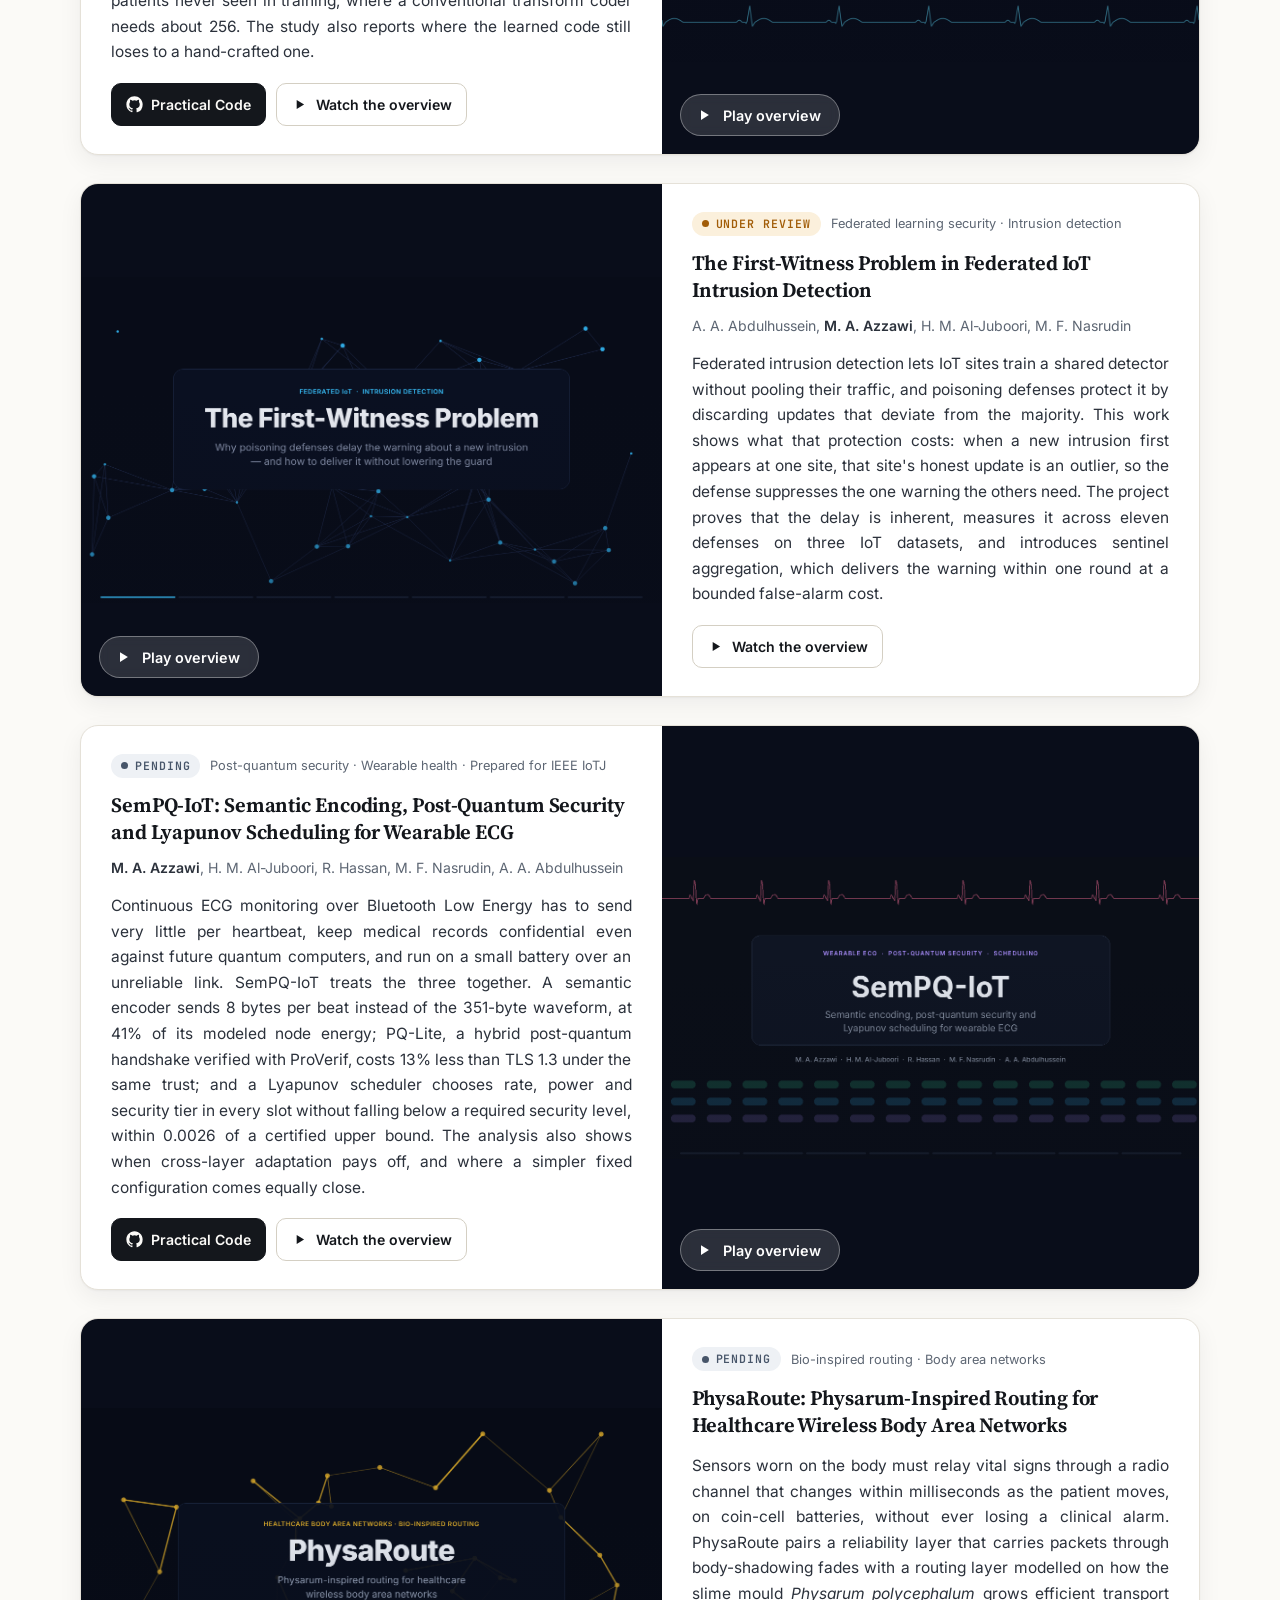
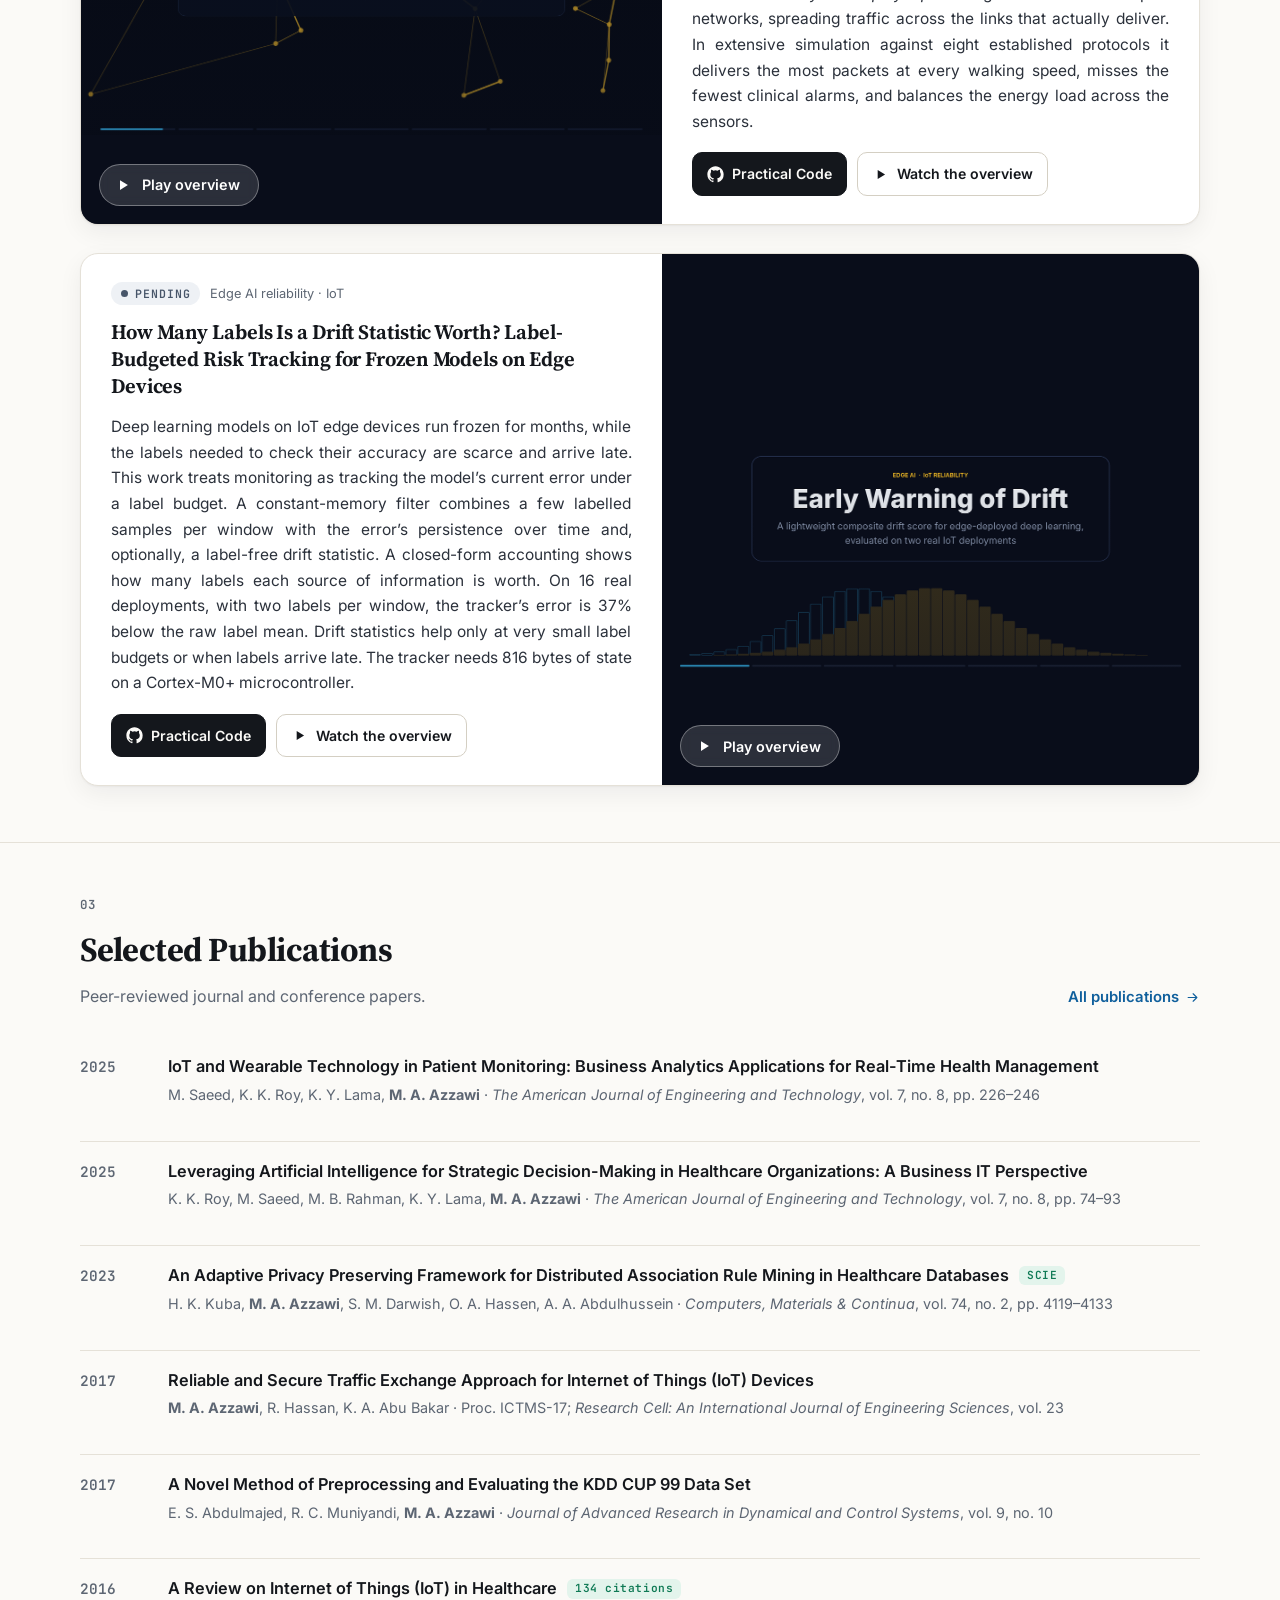
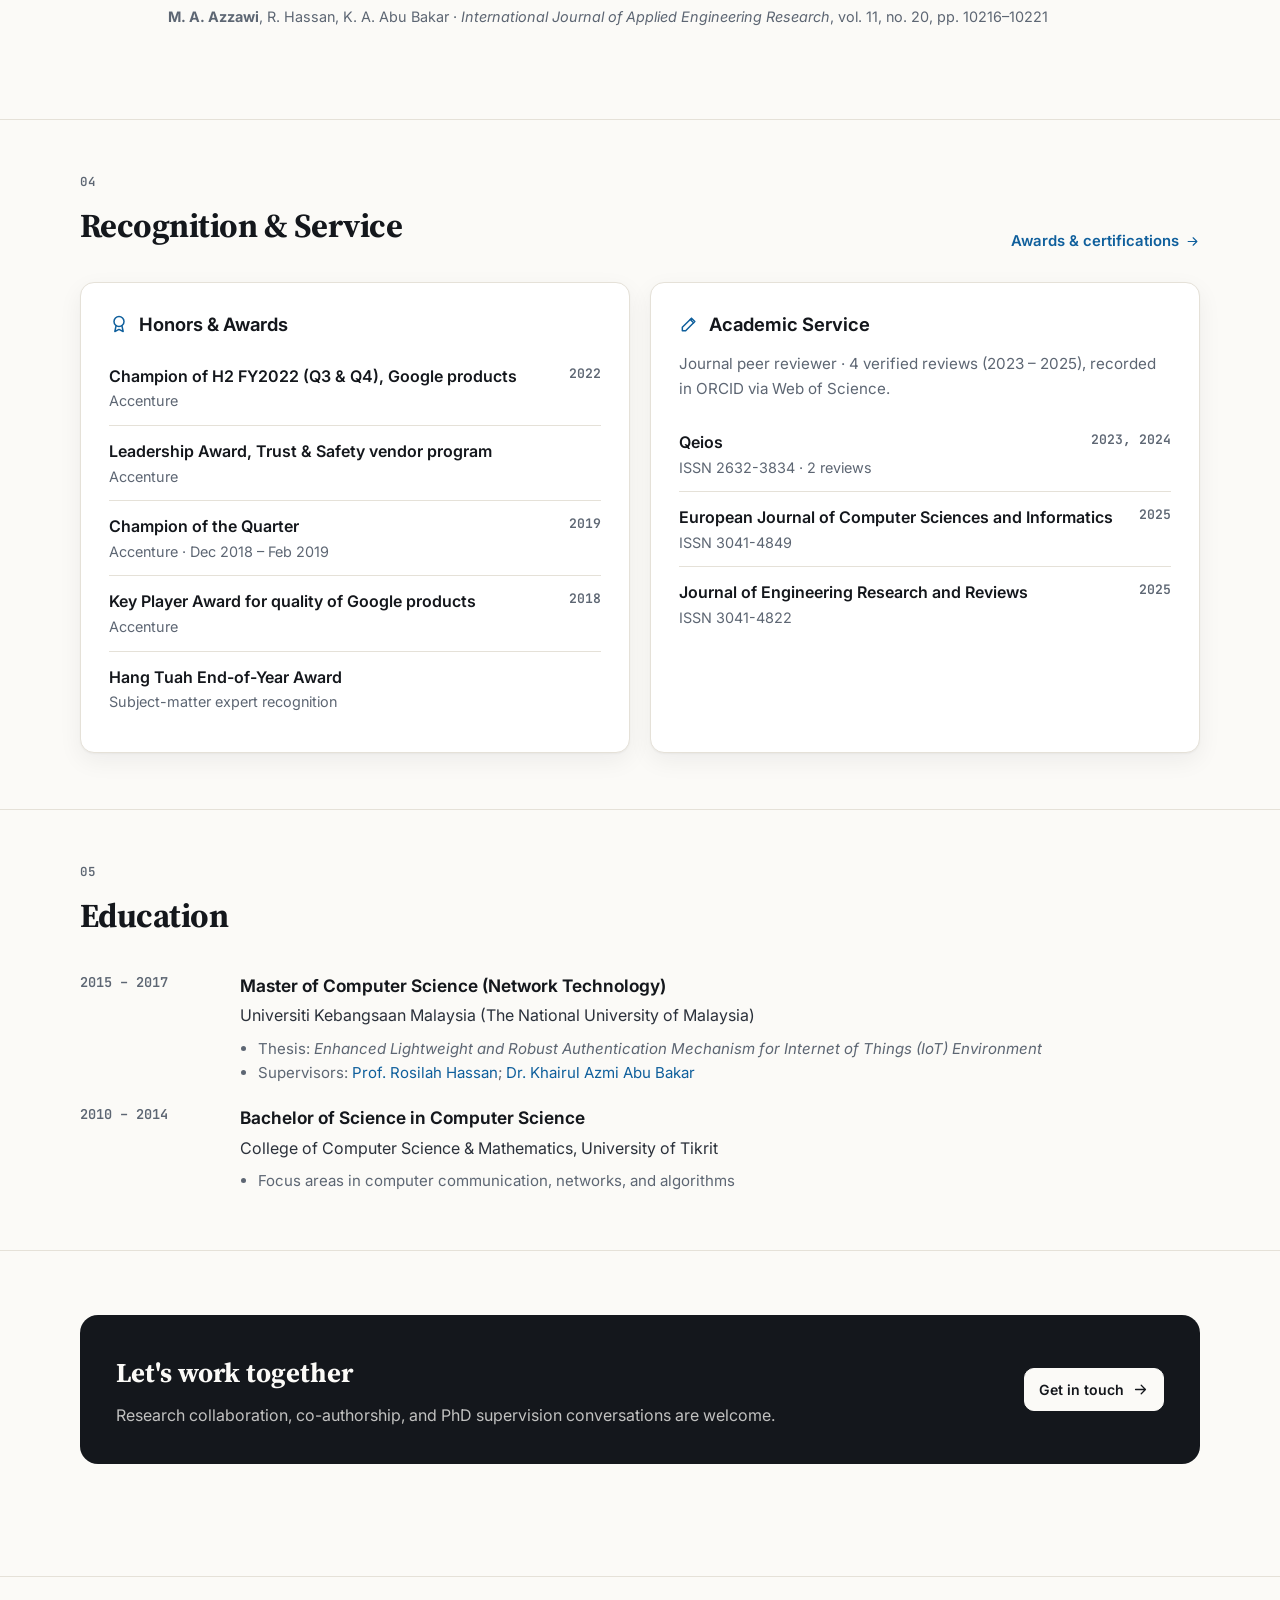
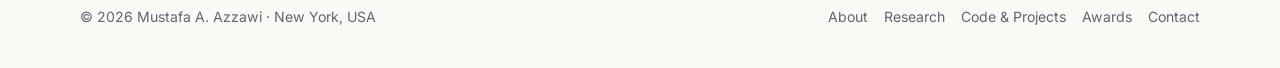
==== commit 4431bcca: "Update timeline for Quality Engineering Lead role" ====
--- a/index.html
+++ b/index.html
@@ -137,7 +137,7 @@
                 networking labs that keep core networking and security skills sharp.
               </p>
               <ul class="timeline">
-                <li><div class="when">2023 – PRESENT</div><div class="what">Quality Engineering Lead</div>
+                <li><div class="when">2023 – 2026</div><div class="what">Quality Engineering Lead</div>
                   <div class="where">Salla (e-commerce platform) &middot; Remote</div></li>
                 <li><div class="when">2023 – PRESENT</div><div class="what">Independent Researcher</div>
                   <div class="where">New York, with collaborators at Universiti Kebangsaan Malaysia</div></li>
